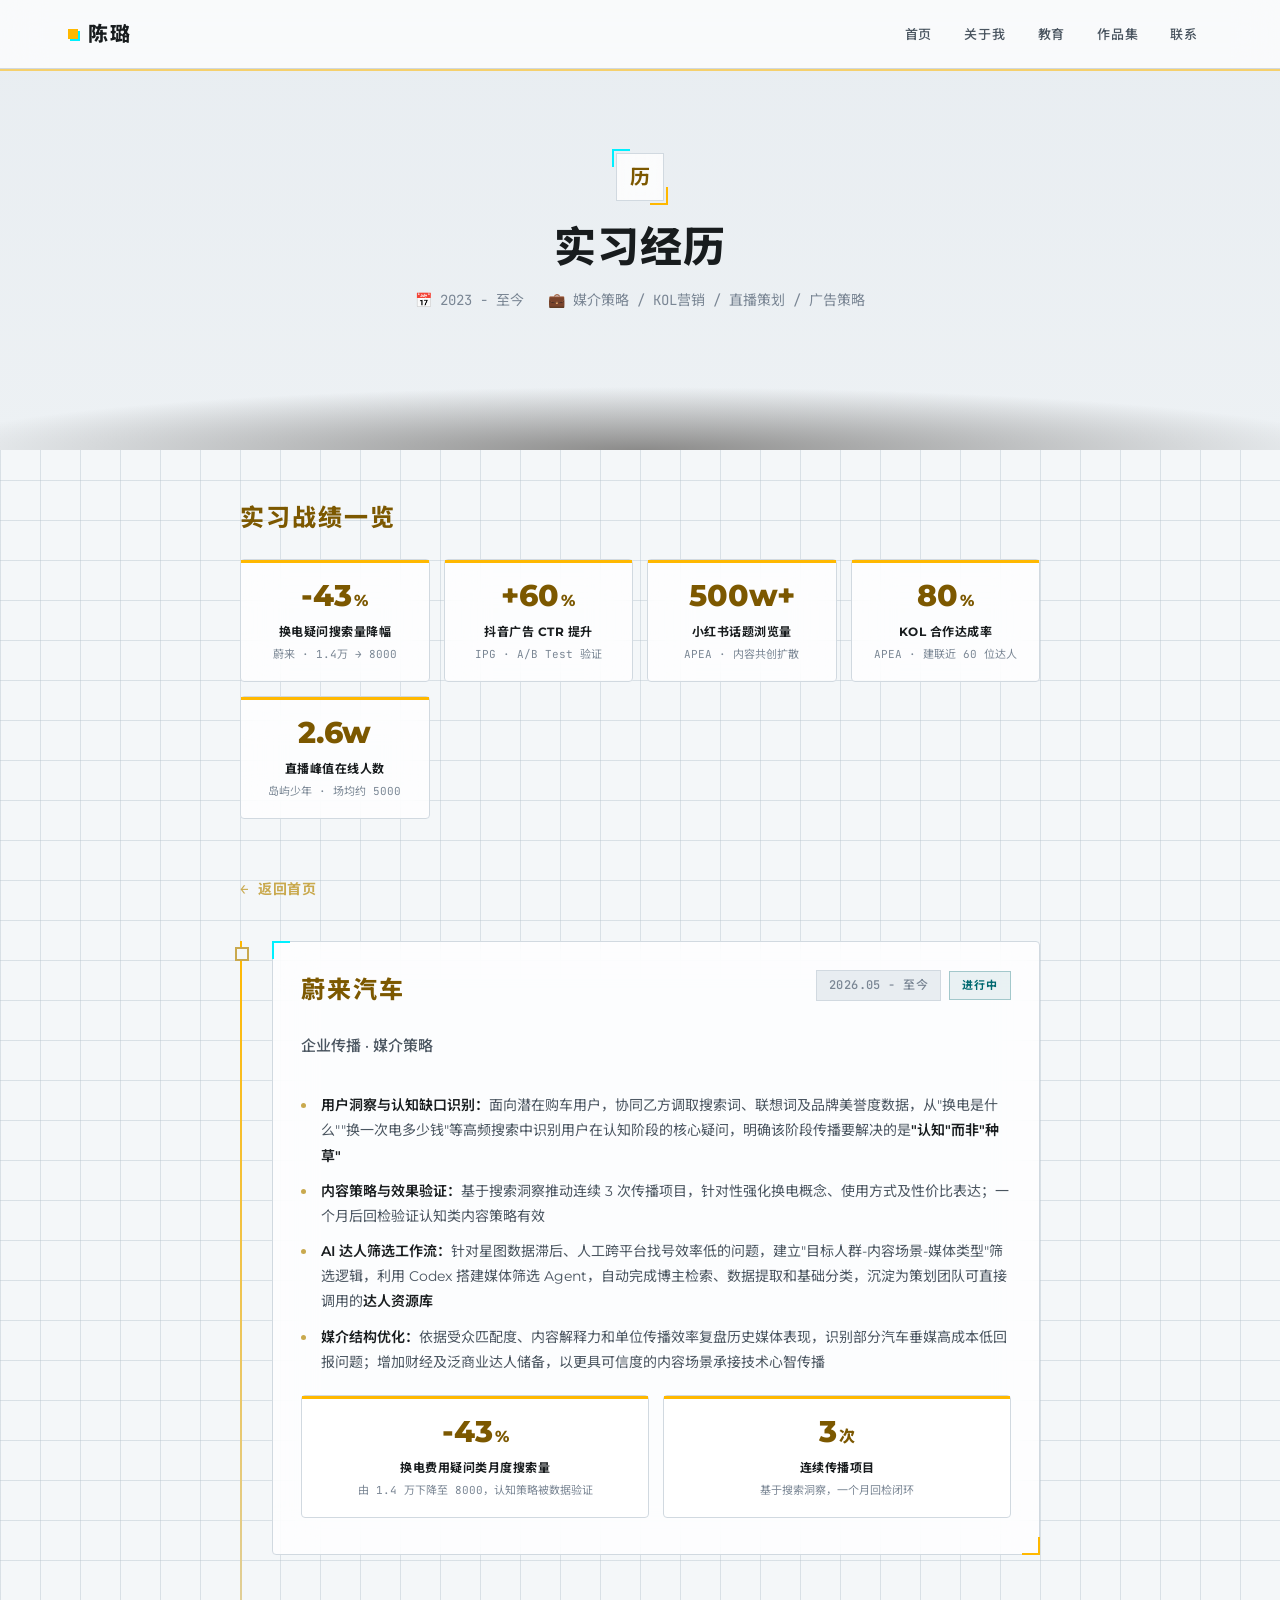
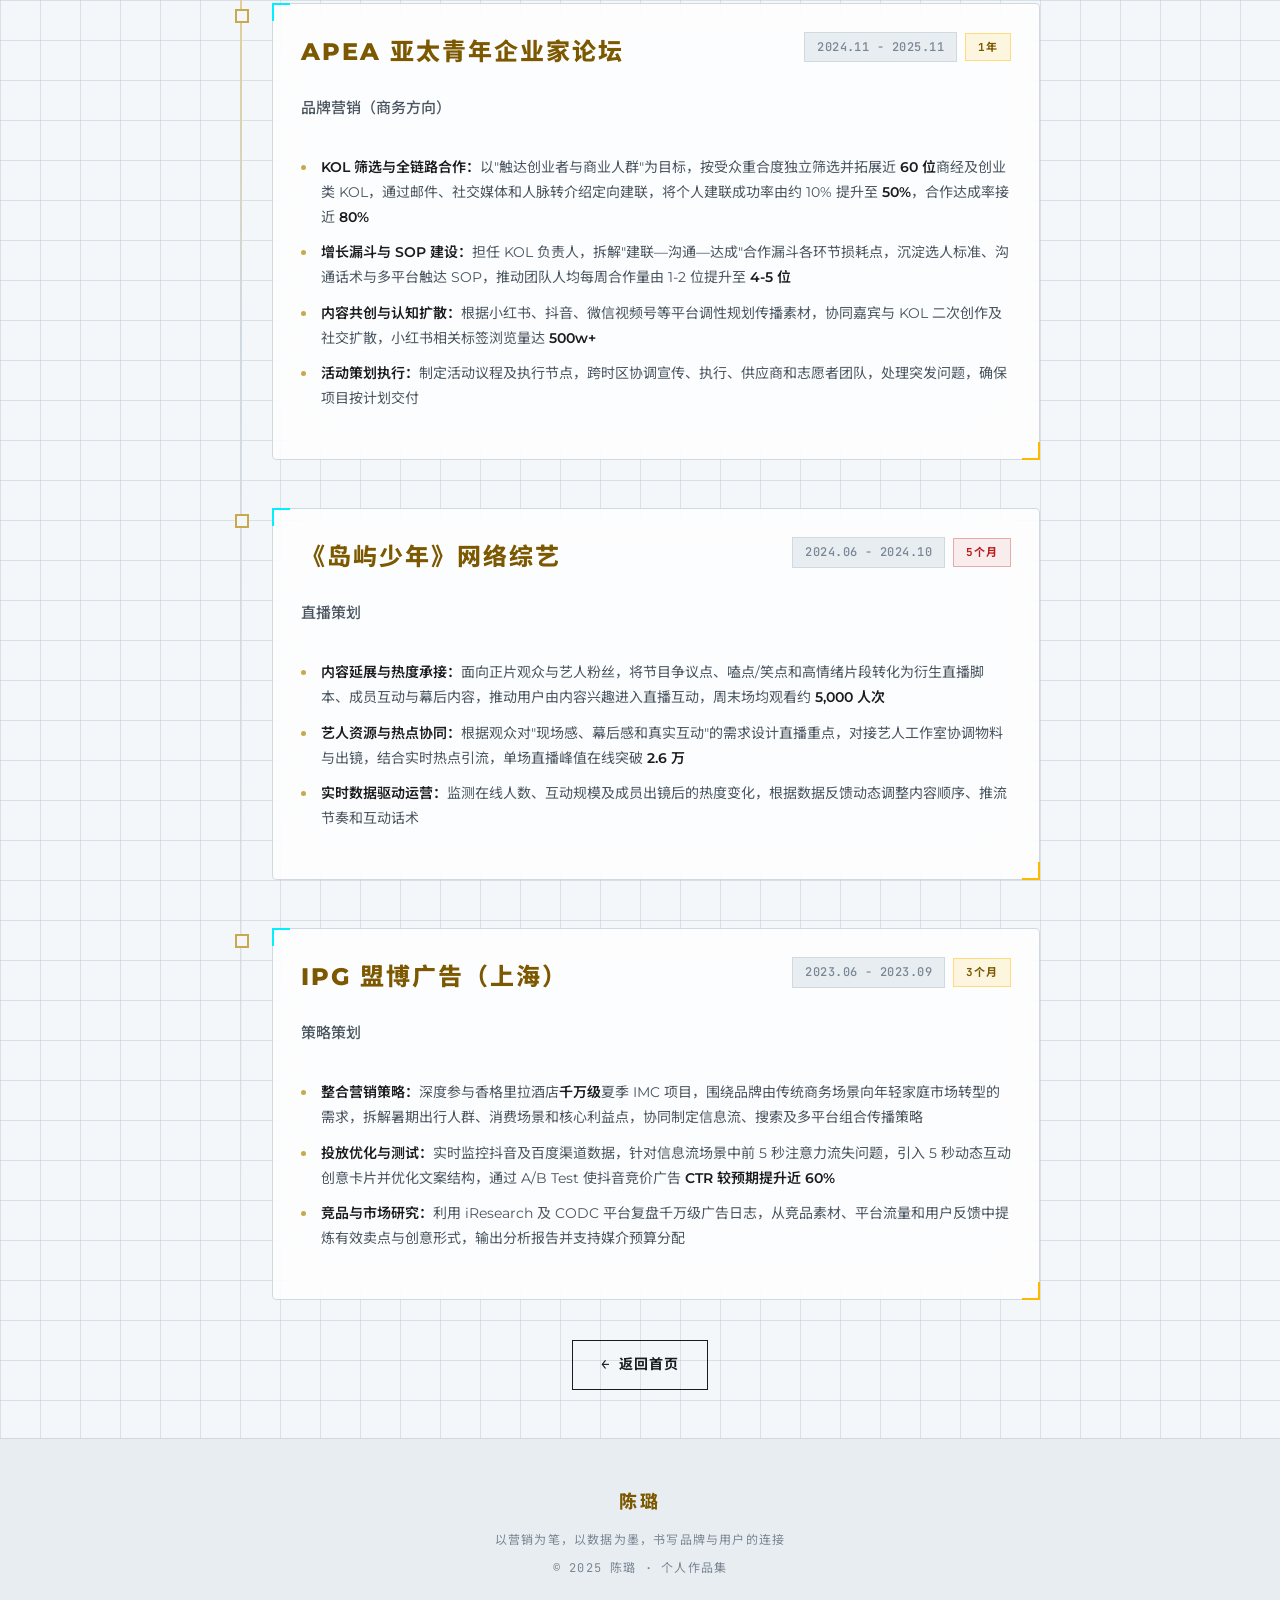
==== experience.html @ 73a40c76 "experience.html 清理书法字体引用，适配 OPERATOR_OS 主题" ====
<!DOCTYPE html>
<html lang="zh-CN">
<head>
    <meta charset="UTF-8">
    <meta name="viewport" content="width=device-width, initial-scale=1.0">
    <title>实习经历 · 陈璐</title>
    <link rel="stylesheet" href="style.css">
    <style>
        .detail-hero { min-height: 50vh; display: flex; align-items: center; justify-content: center; position: relative; padding: 80px 24px 40px; }
        .detail-hero-bg { position: absolute; inset: 0; background: linear-gradient(180deg, var(--bg-secondary), var(--bg-deep)); z-index: 0; }
        .detail-hero-bg::before { content: ''; position: absolute; bottom: 0; left: 0; right: 0; height: 50%; background: radial-gradient(ellipse 80% 40% at 50% 100%, rgba(42,37,32,0.5) 0%, transparent 70%); }
        .detail-hero-content { position: relative; z-index: 1; text-align: center; max-width: 800px; }
        .detail-hero .hero-seal { margin-bottom: 20px; }
        .detail-hero .section-title { margin-bottom: 16px; }
        .detail-meta { display: flex; justify-content: center; gap: 24px; flex-wrap: wrap; color: var(--text-muted); font-size: 14px; margin-bottom: 24px; }
        .detail-meta span { display: flex; align-items: center; gap: 6px; }
        .detail-section { padding: 48px 24px; }
        .detail-section-alt { background: var(--bg-secondary); }
        .detail-content { max-width: 800px; margin: 0 auto; }
        .detail-content h3 { font-family: var(--font-display); font-size: 24px; font-weight: 800; color: var(--gold); margin-bottom: 20px; letter-spacing: 2px; }
        .detail-content h4 { font-size: 17px; font-weight: 700; color: var(--text-primary); margin: 28px 0 12px; letter-spacing: 1px; }
        .detail-content p { font-size: 15px; color: var(--text-secondary); line-height: 2; margin-bottom: 16px; }
        .detail-content ul { list-style: none; padding: 0; margin-bottom: 20px; }
        .detail-content li { position: relative; padding-left: 20px; margin-bottom: 10px; font-size: 14px; line-height: 1.8; color: var(--text-secondary); }
        .detail-content li::before { content: ''; position: absolute; left: 0; top: 10px; width: 5px; height: 5px; border-radius: 50%; background: var(--gold-dim); }
        .detail-content strong { color: var(--text-primary); font-weight: 600; }
        .back-link { display: inline-flex; align-items: center; gap: 8px; color: var(--gold-dim); text-decoration: none; font-size: 14px; transition: all 0.3s ease; margin-bottom: 40px; }
        .back-link:hover { color: var(--gold); }
    </style>
</head>
<body>

    <!-- Navigation -->
    <nav class="nav">
        <div class="nav-container">
            <a href="index.html" class="nav-logo">陈璐</a>
            <ul class="nav-links" id="navLinks">
                <li><a href="index.html">首页</a></li>
                <li><a href="index.html#profile">关于我</a></li>
                <li><a href="index.html#education">教育</a></li>
                <li><a href="index.html#portfolio">作品集</a></li>
                <li><a href="index.html#contact">联系</a></li>
            </ul>
            <div class="nav-hamburger" id="navToggle" onclick="toggleNav()">
                <span></span><span></span><span></span>
            </div>
        </div>
    </nav>

    <!-- Detail Hero -->
    <section class="detail-hero">
        <div class="detail-hero-bg"></div>
        <div class="detail-hero-content">
            <div class="hero-seal">历</div>
            <h1 class="section-title">实习经历</h1>
            <div class="detail-meta">
                <span>📅 2023 - 至今</span>
                <span>💼 媒介策略 / KOL营销 / 直播策划 / 广告策略</span>
            </div>
        </div>
    </section>

    <!-- 实习战绩一览 -->
    <section class="detail-section" style="padding-bottom: 0;">
        <div class="detail-content reveal">
            <h3>实习战绩一览</h3>
            <div class="metric-row">
                <div class="metric-card">
                    <div class="metric-num">-43<span class="metric-unit">%</span></div>
                    <div class="metric-label">换电疑问搜索量降幅</div>
                    <div class="metric-note">蔚来 · 1.4万 → 8000</div>
                </div>
                <div class="metric-card">
                    <div class="metric-num">+60<span class="metric-unit">%</span></div>
                    <div class="metric-label">抖音广告 CTR 提升</div>
                    <div class="metric-note">IPG · A/B Test 验证</div>
                </div>
                <div class="metric-card">
                    <div class="metric-num">500w+</div>
                    <div class="metric-label">小红书话题浏览量</div>
                    <div class="metric-note">APEA · 内容共创扩散</div>
                </div>
                <div class="metric-card">
                    <div class="metric-num">80<span class="metric-unit">%</span></div>
                    <div class="metric-label">KOL 合作达成率</div>
                    <div class="metric-note">APEA · 建联近 60 位达人</div>
                </div>
                <div class="metric-card">
                    <div class="metric-num">2.6w</div>
                    <div class="metric-label">直播峰值在线人数</div>
                    <div class="metric-note">岛屿少年 · 场均约 5000</div>
                </div>
            </div>
        </div>
    </section>

    <!-- Experience Timeline -->
    <section class="detail-section">
        <div class="detail-content">
            <a href="index.html" class="back-link">← 返回首页</a>
            <div class="exp-timeline">
                <div class="exp-item reveal">
                    <div class="card exp-card">
                        <div class="card-header">
                            <div>
                                <h3 class="card-title">蔚来汽车</h3>
                                <p class="card-subtitle">企业传播 · 媒介策略</p>
                            </div>
                            <div class="card-meta">
                                <span class="card-date">2026.05 - 至今</span>
                                <span class="card-badge card-badge-green">进行中</span>
                            </div>
                        </div>
                        <div class="card-content">
                            <ul>
                                <li><strong>用户洞察与认知缺口识别：</strong>面向潜在购车用户，协同乙方调取搜索词、联想词及品牌美誉度数据，从"换电是什么""换一次电多少钱"等高频搜索中识别用户在认知阶段的核心疑问，明确该阶段传播要解决的是<strong>"认知"而非"种草"</strong></li>
                                <li><strong>内容策略与效果验证：</strong>基于搜索洞察推动连续 3 次传播项目，针对性强化换电概念、使用方式及性价比表达；一个月后回检验证认知类内容策略有效</li>
                                <li><strong>AI 达人筛选工作流：</strong>针对星图数据滞后、人工跨平台找号效率低的问题，建立"目标人群-内容场景-媒体类型"筛选逻辑，利用 Codex 搭建媒体筛选 Agent，自动完成博主检索、数据提取和基础分类，沉淀为策划团队可直接调用的<strong>达人资源库</strong></li>
                                <li><strong>媒介结构优化：</strong>依据受众匹配度、内容解释力和单位传播效率复盘历史媒体表现，识别部分汽车垂媒高成本低回报问题；增加财经及泛商业达人储备，以更具可信度的内容场景承接技术心智传播</li>
                            </ul>
                            <div class="metric-row">
                                <div class="metric-card">
                                    <div class="metric-num">-43<span class="metric-unit">%</span></div>
                                    <div class="metric-label">换电费用疑问类月度搜索量</div>
                                    <div class="metric-note">由 1.4 万下降至 8000，认知策略被数据验证</div>
                                </div>
                                <div class="metric-card">
                                    <div class="metric-num">3<span class="metric-unit">次</span></div>
                                    <div class="metric-label">连续传播项目</div>
                                    <div class="metric-note">基于搜索洞察，一个月回检闭环</div>
                                </div>
                            </div>
                        </div>
                    </div>
                </div>
                <div class="exp-item reveal">
                    <div class="card exp-card">
                        <div class="card-header">
                            <div>
                                <h3 class="card-title">APEA 亚太青年企业家论坛</h3>
                                <p class="card-subtitle">品牌营销（商务方向）</p>
                            </div>
                            <div class="card-meta">
                                <span class="card-date">2024.11 - 2025.11</span>
                                <span class="card-badge card-badge-gold">1年</span>
                            </div>
                        </div>
                        <div class="card-content">
                            <ul>
                                <li><strong>KOL 筛选与全链路合作：</strong>以"触达创业者与商业人群"为目标，按受众重合度独立筛选并拓展近 <strong>60 位</strong>商经及创业类 KOL，通过邮件、社交媒体和人脉转介绍定向建联，将个人建联成功率由约 10% 提升至 <strong>50%</strong>，合作达成率接近 <strong>80%</strong></li>
                                <li><strong>增长漏斗与 SOP 建设：</strong>担任 KOL 负责人，拆解"建联—沟通—达成"合作漏斗各环节损耗点，沉淀选人标准、沟通话术与多平台触达 SOP，推动团队人均每周合作量由 1-2 位提升至 <strong>4-5 位</strong></li>
                                <li><strong>内容共创与认知扩散：</strong>根据小红书、抖音、微信视频号等平台调性规划传播素材，协同嘉宾与 KOL 二次创作及社交扩散，小红书相关标签浏览量达 <strong>500w+</strong></li>
                                <li><strong>活动策划执行：</strong>制定活动议程及执行节点，跨时区协调宣传、执行、供应商和志愿者团队，处理突发问题，确保项目按计划交付</li>
                            </ul>
                        </div>
                    </div>
                </div>
                <div class="exp-item reveal">
                    <div class="card exp-card">
                        <div class="card-header">
                            <div>
                                <h3 class="card-title">《岛屿少年》网络综艺</h3>
                                <p class="card-subtitle">直播策划</p>
                            </div>
                            <div class="card-meta">
                                <span class="card-date">2024.06 - 2024.10</span>
                                <span class="card-badge card-badge-red">5个月</span>
                            </div>
                        </div>
                        <div class="card-content">
                            <ul>
                                <li><strong>内容延展与热度承接：</strong>面向正片观众与艺人粉丝，将节目争议点、嗑点/笑点和高情绪片段转化为衍生直播脚本、成员互动与幕后内容，推动用户由内容兴趣进入直播互动，周末场均观看约 <strong>5,000 人次</strong></li>
                                <li><strong>艺人资源与热点协同：</strong>根据观众对"现场感、幕后感和真实互动"的需求设计直播重点，对接艺人工作室协调物料与出镜，结合实时热点引流，单场直播峰值在线突破 <strong>2.6 万</strong></li>
                                <li><strong>实时数据驱动运营：</strong>监测在线人数、互动规模及成员出镜后的热度变化，根据数据反馈动态调整内容顺序、推流节奏和互动话术</li>
                            </ul>
                        </div>
                    </div>
                </div>
                <div class="exp-item reveal">
                    <div class="card exp-card">
                        <div class="card-header">
                            <div>
                                <h3 class="card-title">IPG 盟博广告（上海）</h3>
                                <p class="card-subtitle">策略策划</p>
                            </div>
                            <div class="card-meta">
                                <span class="card-date">2023.06 - 2023.09</span>
                                <span class="card-badge card-badge-gold">3个月</span>
                            </div>
                        </div>
                        <div class="card-content">
                            <ul>
                                <li><strong>整合营销策略：</strong>深度参与香格里拉酒店<strong>千万级</strong>夏季 IMC 项目，围绕品牌由传统商务场景向年轻家庭市场转型的需求，拆解暑期出行人群、消费场景和核心利益点，协同制定信息流、搜索及多平台组合传播策略</li>
                                <li><strong>投放优化与测试：</strong>实时监控抖音及百度渠道数据，针对信息流场景中前 5 秒注意力流失问题，引入 5 秒动态互动创意卡片并优化文案结构，通过 A/B Test 使抖音竞价广告 <strong>CTR 较预期提升近 60%</strong></li>
                                <li><strong>竞品与市场研究：</strong>利用 iResearch 及 CODC 平台复盘千万级广告日志，从竞品素材、平台流量和用户反馈中提炼有效卖点与创意形式，输出分析报告并支持媒介预算分配</li>
                            </ul>
                        </div>
                    </div>
                </div>
            </div>
            <div class="btn-center">
                <a href="index.html" class="btn btn-outline">← 返回首页</a>
            </div>
        </div>
    </section>

    <!-- Footer -->
    <footer class="footer">
        <div class="footer-brand">陈璐</div>
        <p>以营销为笔，以数据为墨，书写品牌与用户的连接</p>
        <p style="margin-top: 8px; font-size: 12px; color: var(--text-muted);">© 2025 陈璐 · 个人作品集</p>
    </footer>

    <script>
        function toggleNav() {
            const navLinks = document.getElementById('navLinks');
            navLinks.classList.toggle('active');
        }
        document.querySelectorAll('.nav-links a').forEach(link => {
            link.addEventListener('click', () => {
                document.getElementById('navLinks').classList.remove('active');
            });
        });
        const reveals = document.querySelectorAll('.reveal');
        function checkReveal() {
            const trigger = window.innerHeight * 0.85;
            reveals.forEach(el => {
                const top = el.getBoundingClientRect().top;
                if (top < trigger) { el.classList.add('visible'); }
            });
        }
        window.addEventListener('scroll', checkReveal);
        checkReveal();
    </script>
</body>
</html>
---- style.css ----
/* ========== OPERATOR_OS · Tactical Industrial 共享样式 ========== */
/* 设计规范：DESIGN.md —— Ghost Grey 底 + 战术金 + HUD青，玻璃拟态 + 硬朗括号卡片 */
@import url('https://fonts.googleapis.com/css2?family=Montserrat:wght@400;500;600;700;800&family=JetBrains+Mono:wght@500;700&family=Noto+Sans+SC:wght@400;500;700&display=swap');

:root {
    /* Surface 层级（浅色战术底） */
    --bg-deep: #EDF1F4;
    --bg-primary: #F4F7F9;
    --bg-secondary: #E8EDF1;
    --bg-card: rgba(255, 255, 255, 0.78);
    --bg-hover: rgba(255, 255, 255, 0.95);
    /* 文本 */
    --text-primary: #181C1E;
    --text-secondary: #4A5560;
    --text-muted: #7A8694;
    /* Tactical Gold（文字级深色金 / 容器级亮金） */
    --gold: #7C5800;
    --gold-light: #FFB800;
    --gold-dark: #5E4200;
    --gold-dim: #C9A94E;
    /* HUD Cyan */
    --hud-cyan: #00F0FF;
    --hud-cyan-dark: #006970;
    /* Status Red（保留语义红） */
    --cinnabar: #BA1A1A;
    --cinnabar-light: #D64545;
    /* 描边 */
    --ink: #D1D9E0;
    --ink-light: #B8C4CE;
    --border-color: #D1D9E0;
    --border-hover: #B8C4CE;
    --grid-line: rgba(184, 196, 206, 0.45);
    --shadow-gold: 0 4px 20px rgba(124, 88, 0, 0.10);
    --font-display: 'Montserrat', 'PingFang SC', 'Noto Sans SC', 'Microsoft YaHei', sans-serif;
    --font-body: 'Montserrat', 'PingFang SC', 'Noto Sans SC', 'Microsoft YaHei', sans-serif;
    --font-mono: 'JetBrains Mono', 'PingFang SC', 'Noto Sans SC', monospace;
}

* { margin: 0; padding: 0; box-sizing: border-box; }
html { scroll-behavior: smooth; }

body {
    font-family: var(--font-body);
    background-color: var(--bg-primary);
    /* 40px 战术网格底纹 */
    background-image:
        linear-gradient(var(--grid-line) 1px, transparent 1px),
        linear-gradient(90deg, var(--grid-line) 1px, transparent 1px);
    background-size: 40px 40px;
    color: var(--text-primary);
    line-height: 1.7;
    overflow-x: hidden;
}

::selection { background: rgba(255, 184, 0, 0.35); color: #181C1E; }
::-webkit-scrollbar { width: 6px; }
::-webkit-scrollbar-track { background: var(--bg-secondary); }
::-webkit-scrollbar-thumb { background: var(--ink-light); border-radius: 3px; }
::-webkit-scrollbar-thumb:hover { background: var(--gold-dim); }

/* ========== NAVIGATION（玻璃悬浮面板 + 金色硬阴影） ========== */
.nav {
    position: fixed; top: 0; left: 0; right: 0; z-index: 1000;
    background: rgba(255, 255, 255, 0.72); backdrop-filter: blur(20px);
    border-bottom: 1px solid var(--border-color);
    box-shadow: 0 2px 0 0 rgba(255, 184, 0, 0.55);
    transition: all 0.4s ease;
}
.nav-container {
    max-width: 1200px; margin: 0 auto; padding: 0 28px;
    display: flex; justify-content: space-between; align-items: center; height: 68px;
}
.nav-logo {
    font-family: var(--font-display); font-weight: 800; font-size: 20px;
    color: var(--text-primary); letter-spacing: 2px; text-decoration: none;
    transition: all 0.3s ease; display: flex; align-items: center; gap: 10px;
}
.nav-logo::before {
    content: ''; width: 10px; height: 10px; background: var(--gold-light);
    box-shadow: 2px 2px 0 0 var(--hud-cyan); flex-shrink: 0;
}
.nav-logo:hover { color: var(--gold); }
.nav-links { display: flex; gap: 4px; list-style: none; }
.nav-links a {
    color: var(--text-secondary); text-decoration: none; font-size: 13px;
    padding: 8px 14px; transition: all 0.3s ease;
    font-family: var(--font-mono); font-weight: 500; letter-spacing: 0.06em;
    position: relative;
}
.nav-links a::after {
    content: ''; position: absolute; bottom: 0; left: 50%;
    transform: translateX(-50%) scaleX(0); width: 70%; height: 2px;
    background: var(--gold-light); transition: transform 0.3s ease;
}
.nav-links a:hover { color: var(--text-primary); font-weight: 700; }
.nav-links a:hover::after { transform: translateX(-50%) scaleX(1); }
.nav-links a.active { color: var(--gold); font-weight: 700; }
.nav-links a.active::after { transform: translateX(-50%) scaleX(1); }
.nav-hamburger {
    display: none; flex-direction: column; gap: 5px; cursor: pointer; padding: 8px;
}
.nav-hamburger span { width: 22px; height: 2px; background: var(--text-primary); transition: all 0.3s ease; }

/* ========== HERO ========== */
.hero {
    min-height: 100vh; display: flex; align-items: center; justify-content: center;
    position: relative; overflow: hidden; padding: 80px 24px 40px;
}
.hero-bg { position: absolute; top: 0; left: 0; right: 0; bottom: 0; z-index: 0; }
.hero-bg::before {
    content: ''; position: absolute; bottom: 0; left: 0; right: 0; height: 60%;
    background:
        radial-gradient(ellipse 80% 50% at 20% 100%, rgba(255, 184, 0, 0.07) 0%, transparent 70%),
        radial-gradient(ellipse 60% 40% at 70% 100%, rgba(0, 240, 255, 0.05) 0%, transparent 60%);
    pointer-events: none;
}
.hero-mist {
    position: absolute; width: 100%; height: 100%; top: 0; left: 0;
    background:
        radial-gradient(ellipse 50% 30% at 30% 60%, rgba(255, 184, 0, 0.04) 0%, transparent 60%),
        radial-gradient(ellipse 40% 25% at 70% 40%, rgba(0, 105, 112, 0.03) 0%, transparent 50%);
    pointer-events: none;
}
.hero-glow {
    position: absolute; border-radius: 50%; filter: blur(100px);
    opacity: 0.14; animation: mist-drift 12s ease-in-out infinite; pointer-events: none;
}
.hero-glow-1 { width: 500px; height: 400px; background: var(--gold-light); top: -80px; right: -100px; }
.hero-glow-2 { width: 400px; height: 300px; background: var(--hud-cyan); bottom: -50px; left: -80px; animation-delay: -6s; opacity: 0.10; }
@keyframes mist-drift {
    0%,100% { transform: translateX(0) translateY(0) scale(1); }
    33% { transform: translateX(30px) translateY(-15px) scale(1.05); }
    66% { transform: translateX(-20px) translateY(10px) scale(0.95); }
}
.hero-content { position: relative; z-index: 1; text-align: center; max-width: 800px; }
.hero-seal {
    width: 48px; height: 48px; margin: 0 auto 28px;
    display: flex; align-items: center; justify-content: center;
    font-family: var(--font-body); font-weight: 700; font-size: 20px; color: var(--gold);
    background: var(--bg-card); backdrop-filter: blur(8px);
    border: 1px solid var(--border-color);
    animation: fadeInUp 0.8s ease-out 0.2s both; position: relative;
}
.hero-seal::before {
    content: ''; position: absolute; top: -5px; left: -5px; width: 16px; height: 16px;
    border-top: 2px solid var(--hud-cyan); border-left: 2px solid var(--hud-cyan);
}
.hero-seal::after {
    content: ''; position: absolute; bottom: -5px; right: -5px; width: 16px; height: 16px;
    border-bottom: 2px solid var(--gold-light); border-right: 2px solid var(--gold-light);
}
.hero-title {
    font-family: var(--font-display); font-weight: 800;
    font-size: clamp(44px, 9vw, 80px); letter-spacing: 4px; line-height: 1.1;
    margin-bottom: 20px; animation: fadeInUp 0.8s ease-out 0.4s both; color: var(--text-primary);
}
.hero-title .name-highlight { color: var(--gold); }
.hero-divider { width: 80px; height: 2px; background: var(--gold-light); margin: 0 auto 24px; animation: fadeInUp 0.8s ease-out 0.5s both; box-shadow: 2px 2px 0 0 rgba(0, 240, 255, 0.5); }
.hero-subtitle {
    font-family: var(--font-mono); font-size: clamp(14px, 2.2vw, 17px);
    color: var(--text-secondary); font-weight: 500; margin-bottom: 36px;
    letter-spacing: 0.12em; animation: fadeInUp 0.8s ease-out 0.6s both;
}
.hero-tags { display: flex; flex-wrap: wrap; justify-content: center; gap: 12px; margin-bottom: 48px; animation: fadeInUp 0.8s ease-out 0.8s both; }
.hero-tag {
    padding: 8px 18px; border: 1px solid var(--border-color);
    font-family: var(--font-mono); font-size: 12px; font-weight: 500;
    color: var(--text-secondary); letter-spacing: 0.05em;
    transition: all 0.3s ease; background: var(--bg-card); backdrop-filter: blur(8px);
}
.hero-tag:hover { border-color: var(--gold-light); color: var(--gold); box-shadow: 2px 2px 0 0 rgba(0, 240, 255, 0.6); }

.hero-contact { display: flex; gap: 16px; justify-content: center; flex-wrap: wrap; animation: fadeInUp 0.8s ease-out 1s both; }
.hero-contact a {
    display: inline-flex; align-items: center; gap: 10px; padding: 14px 32px;
    background: var(--gold-light); color: #181C1E;
    text-decoration: none; font-family: var(--font-mono); font-weight: 700;
    font-size: 14px; letter-spacing: 0.08em;
    transition: all 0.2s ease; border: 1px solid #181C1E;
    box-shadow: 2px 2px 0 0 var(--hud-cyan);
}
.hero-contact a:hover { box-shadow: 3px 3px 0 0 var(--hud-cyan); transform: translate(-1px, -1px); }
.hero-contact a:active { box-shadow: 0 0 0 0 var(--hud-cyan); transform: translate(2px, 2px); }
.hero-contact a.secondary { background: transparent; color: var(--text-primary); border: 1px solid var(--text-primary); box-shadow: none; }
.hero-contact a.secondary:hover { border-color: var(--gold); color: var(--gold); box-shadow: 2px 2px 0 0 rgba(255, 184, 0, 0.5); transform: translate(-1px, -1px); }

@keyframes fadeInUp { from { opacity: 0; transform: translateY(30px); } to { opacity: 1; transform: translateY(0); } }

.scroll-indicator { position: absolute; bottom: 40px; left: 50%; transform: translateX(-50%); animation: bounce 2.5s ease-in-out infinite; z-index: 1; opacity: 0.5; }
.scroll-indicator::before { content: '▼'; font-size: 12px; color: var(--gold); letter-spacing: 2px; }
@keyframes bounce { 0%,100% { transform: translateX(-50%) translateY(0); opacity: 0.5; } 50% { transform: translateX(-50%) translateY(8px); opacity: 0.8; } }

/* ========== SECTION BASE ========== */
.section { padding: 64px 24px; position: relative; }
.section-container { max-width: 1000px; margin: 0 auto; }
.section-header { margin-bottom: 40px; position: relative; }
.section-label {
    display: inline-flex; align-items: center; gap: 12px;
    font-family: var(--font-mono); font-size: 12px; font-weight: 700;
    text-transform: uppercase; letter-spacing: 0.14em; color: var(--gold); margin-bottom: 16px;
}
.section-label-line { width: 24px; height: 2px; background: var(--gold-light); }
.section-title {
    font-family: var(--font-display); font-weight: 800;
    font-size: clamp(30px, 5vw, 42px); letter-spacing: 1px; line-height: 1.25; color: var(--text-primary);
}
.section-desc { font-size: 16px; color: var(--text-secondary); margin-top: 16px; max-width: 600px; line-height: 1.8; }

/* ========== CARDS（玻璃面板 + 战术括号角） ========== */
.card {
    background: var(--bg-card); backdrop-filter: blur(20px);
    border: 1px solid var(--border-color); border-radius: 4px;
    padding: 32px; transition: all 0.3s ease; position: relative;
}
.card::before {
    content: ''; position: absolute; top: -1px; left: -1px; width: 16px; height: 16px;
    border-top: 2px solid var(--hud-cyan); border-left: 2px solid var(--hud-cyan);
    transition: all 0.3s ease; pointer-events: none;
}
.card::after {
    content: ''; position: absolute; bottom: -1px; right: -1px; width: 16px; height: 16px;
    border-bottom: 2px solid var(--gold-light); border-right: 2px solid var(--gold-light);
    transition: all 0.3s ease; pointer-events: none;
}
.card:hover { border-color: var(--ink-light); transform: translateY(-3px); box-shadow: var(--shadow-gold); }

.card-header { display: flex; justify-content: space-between; align-items: flex-start; margin-bottom: 16px; flex-wrap: wrap; gap: 8px; }
.card-title { font-family: var(--font-display); font-size: 19px; font-weight: 700; color: var(--text-primary); letter-spacing: 0.5px; }
.card-meta { display: flex; flex-wrap: wrap; gap: 8px; align-items: center; }
.card-date {
    font-size: 12px; color: var(--text-muted); font-weight: 500;
    background: var(--bg-secondary); padding: 4px 12px;
    font-family: var(--font-mono); letter-spacing: 0.04em; border: 1px solid var(--border-color);
}
.card-badge { font-family: var(--font-mono); font-size: 11px; padding: 4px 12px; font-weight: 700; letter-spacing: 0.08em; border: 1px solid; }
.card-badge-gold { background: rgba(255, 184, 0, 0.12); color: var(--gold); border-color: rgba(255, 184, 0, 0.45); }
.card-badge-green { background: rgba(0, 105, 112, 0.08); color: var(--hud-cyan-dark); border-color: rgba(0, 105, 112, 0.3); }
.card-badge-red { background: rgba(186, 26, 26, 0.07); color: var(--cinnabar); border-color: rgba(186, 26, 26, 0.3); }
.card-subtitle { font-size: 15px; color: var(--text-secondary); margin-bottom: 16px; font-weight: 500; }
.card-content ul { list-style: none; padding: 0; }
.card-content li { position: relative; padding-left: 20px; margin-bottom: 12px; font-size: 14px; line-height: 1.8; color: var(--text-secondary); }
.card-content li::before { content: ''; position: absolute; left: 0; top: 11px; width: 6px; height: 6px; background: var(--gold-light); transition: all 0.3s ease; }
.card:hover .card-content li::before { box-shadow: 1px 1px 0 0 var(--hud-cyan); }
.card-content li strong { color: var(--text-primary); font-weight: 600; }

/* ========== BUTTONS（战术硬边 + 青色错位阴影） ========== */
.btn {
    display: inline-flex; align-items: center; gap: 8px; padding: 12px 28px;
    font-family: var(--font-mono); font-size: 14px; font-weight: 700; letter-spacing: 0.08em;
    text-decoration: none; transition: all 0.2s ease; cursor: pointer;
}
.btn-primary { background: var(--gold-light); color: #181C1E; border: 1px solid #181C1E; box-shadow: 2px 2px 0 0 var(--hud-cyan); }
.btn-primary:hover { box-shadow: 3px 3px 0 0 var(--hud-cyan); transform: translate(-1px, -1px); }
.btn-primary:active { box-shadow: 0 0 0 0 var(--hud-cyan); transform: translate(2px, 2px); }
.btn-outline { background: transparent; color: var(--text-primary); border: 1px solid var(--text-primary); }
.btn-outline:hover { border-color: var(--gold); color: var(--gold); box-shadow: 2px 2px 0 0 rgba(255, 184, 0, 0.5); }
.btn-center { display: flex; justify-content: center; margin-top: 40px; }

/* ========== PROFILE ========== */
.profile-grid { display: grid; grid-template-columns: 1fr 1.5fr; gap: 56px; align-items: start; }
.profile-image {
    width: 100%; aspect-ratio: 3/4; border-radius: 4px;
    background: var(--bg-secondary);
    display: flex; align-items: center; justify-content: center;
    position: relative; overflow: hidden; border: 1px solid var(--border-color);
}
.profile-image::before {
    content: ''; position: absolute; top: 6px; left: 6px; width: 16px; height: 16px;
    border-top: 2px solid var(--hud-cyan); border-left: 2px solid var(--hud-cyan);
    z-index: 2; pointer-events: none;
}
.profile-image::after {
    content: ''; position: absolute; bottom: 6px; right: 6px; width: 16px; height: 16px;
    border-bottom: 2px solid var(--gold-light); border-right: 2px solid var(--gold-light);
    z-index: 2; pointer-events: none;
}
.profile-image img { width: 100%; height: 100%; object-fit: cover; object-position: center 30%; display: block; position: relative; z-index: 1; }
.profile-image-text { font-family: var(--font-display); font-weight: 800; font-size: 96px; color: var(--gold-dim); opacity: 0.2; position: relative; z-index: 1; }
.profile-image-deco { position: absolute; bottom: 20px; right: 20px; width: 40px; height: 40px; border-right: 2px solid var(--gold-light); border-bottom: 2px solid var(--gold-light); opacity: 0.6; }
.profile-info h3 { font-family: var(--font-display); font-weight: 800; font-size: 30px; margin-bottom: 8px; letter-spacing: 2px; }
.profile-info .role { font-family: var(--font-mono); font-size: 14px; color: var(--gold); font-weight: 700; margin-bottom: 24px; letter-spacing: 0.12em; }
.profile-info .bio { font-size: 15px; color: var(--text-secondary); line-height: 1.9; margin-bottom: 28px; }
.profile-stats { display: grid; grid-template-columns: repeat(3, 1fr); gap: 16px; }
.profile-stat { text-align: center; padding: 20px; background: var(--bg-card); backdrop-filter: blur(20px); border: 1px solid var(--border-color); position: relative; transition: all 0.3s ease; }
.profile-stat:hover { border-color: var(--gold-dim); }
.profile-stat-value { font-family: var(--font-display); font-weight: 800; font-size: 28px; color: var(--gold); margin-bottom: 4px; }
.profile-stat-label { font-family: var(--font-mono); font-size: 11px; color: var(--text-muted); font-weight: 500; letter-spacing: 0.08em; }

/* ========== EDUCATION ========== */
.edu-grid { display: grid; gap: 20px; }
.edu-card { display: grid; grid-template-columns: auto 1fr; gap: 28px; padding: 28px; }
.edu-icon {
    width: 60px; height: 60px; border-radius: 4px;
    background: rgba(255, 184, 0, 0.10);
    border: 1px solid var(--border-color); display: flex; align-items: center; justify-content: center;
    font-size: 24px; flex-shrink: 0; transition: all 0.3s ease;
}
.card:hover .edu-icon { border-color: var(--gold-dim); box-shadow: 2px 2px 0 0 rgba(0, 240, 255, 0.5); }
.edu-info h4 { font-family: var(--font-display); font-size: 18px; font-weight: 700; margin-bottom: 4px; letter-spacing: 0.5px; }
.edu-info .major { font-size: 14px; color: var(--text-secondary); margin-bottom: 8px; }
.edu-info .courses { font-family: var(--font-mono); font-size: 12px; color: var(--text-muted); }

/* ========== EXPERIENCE TIMELINE ========== */
.exp-timeline { position: relative; padding-left: 32px; }
.exp-timeline::before { content: ''; position: absolute; left: 0; top: 0; bottom: 0; width: 2px; background: linear-gradient(180deg, var(--gold-light), var(--ink), transparent); }
.exp-item { position: relative; padding-bottom: 48px; }
.exp-item:last-child { padding-bottom: 0; }
.exp-item::before { content: ''; position: absolute; left: -37px; top: 6px; width: 10px; height: 10px; background: var(--bg-primary); border: 2px solid var(--gold-dim); transition: all 0.3s ease; }
.exp-item:hover::before { border-color: var(--gold-light); background: var(--gold-light); box-shadow: 2px 2px 0 0 rgba(0, 240, 255, 0.6); }
.exp-card { padding: 28px; }

/* ========== PORTFOLIO GRID ========== */
.portfolio-grid { display: grid; grid-template-columns: repeat(auto-fit, minmax(380px, 1fr)); gap: 24px; }
.portfolio-card { padding: 0; overflow: hidden; display: flex; flex-direction: column; }
.portfolio-card:hover { transform: translateY(-4px); }
.portfolio-cover {
    width: 100%; height: 180px; background: linear-gradient(135deg, rgba(255, 184, 0, 0.10), rgba(0, 240, 255, 0.06));
    border-bottom: 1px solid var(--border-color); display: flex; align-items: center; justify-content: center;
    font-size: 48px; position: relative; overflow: hidden;
}
.portfolio-body { padding: 28px; flex: 1; display: flex; flex-direction: column; }
.portfolio-body .card-title { margin-bottom: 6px; }
.portfolio-body .card-subtitle { font-family: var(--font-mono); font-size: 12px; color: var(--text-muted); margin-bottom: 12px; letter-spacing: 0.05em; }
.portfolio-body .card-desc { font-size: 14px; color: var(--text-secondary); line-height: 1.7; margin-bottom: 16px; flex: 1; }
.portfolio-tags { display: flex; flex-wrap: wrap; gap: 6px; margin-bottom: 20px; }
.portfolio-tag {
    font-family: var(--font-mono); font-size: 11px; padding: 4px 10px;
    background: var(--bg-secondary); color: var(--text-muted); font-weight: 500;
    letter-spacing: 0.05em; border: 1px solid var(--border-color); transition: all 0.3s ease;
}
.portfolio-tag:hover { border-color: var(--gold-dim); color: var(--gold); }

/* ========== GAMING ========== */
.gaming-section { background: var(--bg-secondary); position: relative; }
.gaming-section::before { content: ''; position: absolute; top: 0; left: 0; right: 0; height: 1px; background: var(--border-color); }
.gaming-grid { display: grid; gap: 20px; }
.game-card { padding: 24px 28px; display: flex; flex-direction: column; gap: 12px; }
.game-card-head { display: flex; align-items: center; gap: 16px; }
.game-icon {
    width: 52px; height: 52px; border-radius: 4px; display: flex; align-items: center; justify-content: center;
    font-size: 24px; flex-shrink: 0; border: 1px solid var(--border-color); transition: all 0.3s ease;
}
.game-icon-gold { background: rgba(255, 184, 0, 0.10); }
.game-icon-red { background: rgba(186, 26, 26, 0.07); }
.game-icon-green { background: rgba(0, 105, 112, 0.08); }
.game-icon-purple { background: rgba(124, 88, 0, 0.07); }
.game-icon-blue { background: rgba(0, 105, 112, 0.06); }
.card:hover .game-icon { border-color: var(--gold-dim); box-shadow: 2px 2px 0 0 rgba(0, 240, 255, 0.5); }
.game-info { flex: 1; min-width: 0; }
.game-info h4 { font-family: var(--font-display); font-size: 18px; font-weight: 700; display: flex; align-items: center; gap: 12px; flex-wrap: wrap; letter-spacing: 0.5px; }
.game-rank { font-family: var(--font-mono); font-size: 11px; padding: 3px 10px; font-weight: 700; letter-spacing: 0.08em; border: 1px solid; }
.game-rank-gold { background: rgba(255, 184, 0, 0.12); color: var(--gold); border-color: rgba(255, 184, 0, 0.45); }
.game-rank-red { background: rgba(186, 26, 26, 0.07); color: var(--cinnabar); border-color: rgba(186, 26, 26, 0.3); }
.game-desc { font-size: 14px; color: var(--text-secondary); line-height: 1.8; }
.game-card-foot { margin-top: 4px; padding-top: 14px; border-top: 1px solid var(--border-color); display: flex; align-items: center; justify-content: space-between; gap: 12px; }
.game-foot-label { font-family: var(--font-mono); font-size: 11px; color: var(--text-muted); letter-spacing: 0.08em; }
.game-link { font-family: var(--font-mono); font-size: 13px; color: var(--gold); text-decoration: none; letter-spacing: 0.06em; font-weight: 700; transition: all 0.3s ease; white-space: nowrap; }
.game-link:hover { color: var(--gold-dark); }

/* ========== METRIC HIGHLIGHT 数据亮点 ========== */
.metric-row { display: grid; grid-template-columns: repeat(auto-fit, minmax(150px, 1fr)); gap: 14px; margin: 20px 0 8px; }
.metric-card {
    background: var(--bg-card); backdrop-filter: blur(20px);
    border: 1px solid var(--border-color); border-radius: 4px;
    padding: 18px 14px; text-align: center; position: relative; transition: all 0.3s ease;
}
.metric-card::before { content: ''; position: absolute; top: 0; left: 0; width: 100%; height: 3px; background: var(--gold-light); }
.metric-card:hover { border-color: var(--gold-dim); transform: translateY(-2px); box-shadow: var(--shadow-gold); }
.metric-num { font-family: var(--font-display); font-weight: 800; font-size: 30px; color: var(--gold); line-height: 1.2; }
.metric-num .metric-unit { font-size: 16px; margin-left: 2px; }
.metric-label { font-size: 12px; color: var(--text-primary); font-weight: 700; margin-top: 8px; letter-spacing: 0.5px; }
.metric-note { font-family: var(--font-mono); font-size: 11px; color: var(--text-muted); margin-top: 4px; line-height: 1.5; }

/* ========== ARTICLE CARDS 文章模块 ========== */
.article-list { display: grid; gap: 14px; margin-top: 20px; }
.article-card {
    display: block; padding: 20px 22px; background: var(--bg-card); backdrop-filter: blur(20px);
    border: 1px solid var(--border-color); border-radius: 4px;
    text-decoration: none; position: relative; transition: all 0.25s ease;
}
.article-card::before { content: ''; position: absolute; left: 0; top: 0; width: 3px; height: 100%; background: var(--gold-light); opacity: 0; transition: opacity 0.25s ease; }
a.article-card:hover { border-color: var(--gold-dim); transform: translateX(4px); box-shadow: var(--shadow-gold); }
a.article-card:hover::before { opacity: 1; }
.article-badge {
    display: inline-block; font-family: var(--font-mono); font-size: 11px; padding: 3px 10px;
    font-weight: 700; letter-spacing: 0.08em; background: rgba(255, 184, 0, 0.12);
    color: var(--gold); border: 1px solid rgba(255, 184, 0, 0.45); margin-bottom: 10px;
}
.article-badge.article-badge-red { background: rgba(186, 26, 26, 0.07); color: var(--cinnabar); border-color: rgba(186, 26, 26, 0.3); }
.article-card h4 { font-size: 16px !important; color: var(--text-primary) !important; margin: 0 0 8px !important; letter-spacing: 0.5px !important; line-height: 1.6; font-family: var(--font-display) !important; font-weight: 700 !important; }
.article-card p { font-size: 13px !important; color: var(--text-secondary) !important; line-height: 1.7 !important; margin: 0 0 12px !important; }
.article-meta { font-family: var(--font-mono); font-size: 12px; color: var(--text-muted); display: flex; justify-content: space-between; align-items: center; gap: 12px; }
.article-jump { color: var(--gold-dim); white-space: nowrap; transition: color 0.3s ease; font-weight: 700; }
a.article-card:hover .article-jump { color: var(--gold); }
.article-card-disabled { cursor: default; }
.article-card-disabled .article-jump { color: var(--text-muted); }

/* ========== CONTACT ========== */
.contact-grid { display: grid; grid-template-columns: repeat(auto-fit, minmax(240px, 1fr)); gap: 20px; }
.contact-card { padding: 28px; text-align: center; text-decoration: none; color: inherit; }
.contact-card:hover { color: inherit; }
.contact-icon { width: 56px; height: 56px; border-radius: 4px; display: flex; align-items: center; justify-content: center; margin: 0 auto 16px; font-size: 24px; border: 1px solid var(--border-color); transition: all 0.3s ease; background: var(--bg-secondary); }
.contact-card:hover .contact-icon { border-color: var(--gold-dim); box-shadow: 2px 2px 0 0 rgba(0, 240, 255, 0.5); }
.contact-card h4 { font-family: var(--font-display); font-size: 16px; font-weight: 700; margin-bottom: 6px; letter-spacing: 0.5px; }
.contact-card p { font-family: var(--font-mono); font-size: 13px; color: var(--text-muted); }

/* ========== FOOTER ========== */
.footer { padding: 48px 24px; text-align: center; border-top: 1px solid var(--border-color); position: relative; background: var(--bg-secondary); }
.footer p { font-family: var(--font-mono); font-size: 12px; color: var(--text-muted); letter-spacing: 0.1em; }
.footer-brand { font-family: var(--font-display); font-weight: 800; font-size: 18px; color: var(--gold); margin-bottom: 12px; letter-spacing: 3px; }

/* ========== STATS BAR ========== */
.stats-bar { display: grid; grid-template-columns: repeat(4, 1fr); gap: 0; border-top: 1px solid var(--border-color); border-bottom: 1px solid var(--border-color); position: relative; background: var(--bg-card); backdrop-filter: blur(20px); }
.stats-bar-item { padding: 40px 24px; text-align: center; border-right: 1px solid var(--border-color); position: relative; transition: all 0.3s ease; }
.stats-bar-item:last-child { border-right: none; }
.stats-bar-item:hover { background: rgba(255, 184, 0, 0.05); }
.stats-bar-value { font-family: var(--font-display); font-weight: 800; font-size: 36px; color: var(--gold); margin-bottom: 4px; }
.stats-bar-label { font-family: var(--font-mono); font-size: 12px; color: var(--text-muted); font-weight: 500; letter-spacing: 0.1em; }

/* ========== DETAIL PAGE ========== */
.detail-hero {
    min-height: 50vh; display: flex; align-items: center; justify-content: center;
    position: relative; padding: 80px 24px 40px;
}
.detail-hero-bg { position: absolute; inset: 0; background: linear-gradient(180deg, var(--bg-secondary), var(--bg-primary)); z-index: 0; }
.detail-hero-bg::before {
    content: ''; position: absolute; bottom: 0; left: 0; right: 0; height: 50%;
    background: radial-gradient(ellipse 80% 40% at 50% 100%, rgba(255, 184, 0, 0.06) 0%, transparent 70%);
}
.detail-hero-content { position: relative; z-index: 1; text-align: center; max-width: 800px; }
.detail-hero .hero-seal { margin-bottom: 20px; }
.detail-hero .section-title { margin-bottom: 16px; }
.detail-meta { display: flex; justify-content: center; gap: 24px; flex-wrap: wrap; color: var(--text-muted); font-size: 14px; margin-bottom: 24px; font-family: var(--font-mono); }
.detail-meta span { display: flex; align-items: center; gap: 6px; }

.detail-section { padding: 48px 24px; }
.detail-section-alt { background: var(--bg-secondary); }
.detail-content { max-width: 800px; margin: 0 auto; }
.detail-content h3 { font-family: var(--font-display); font-weight: 800; font-size: 24px; color: var(--gold); margin-bottom: 20px; letter-spacing: 1px; }
.detail-content h4 { font-family: var(--font-display); font-size: 17px; font-weight: 700; color: var(--text-primary); margin: 28px 0 12px; letter-spacing: 0.5px; }
.detail-content p { font-size: 15px; color: var(--text-secondary); line-height: 1.9; margin-bottom: 16px; }
.detail-content ul { list-style: none; padding: 0; margin-bottom: 20px; }
.detail-content li { position: relative; padding-left: 20px; margin-bottom: 10px; font-size: 14px; line-height: 1.8; color: var(--text-secondary); }
.detail-content li::before { content: ''; position: absolute; left: 0; top: 10px; width: 6px; height: 6px; background: var(--gold-light); }
.detail-content strong { color: var(--text-primary); font-weight: 600; }

/* Placeholder blocks for works */
.work-placeholder {
    border: 1px dashed var(--ink-light); border-radius: 4px;
    padding: 48px 32px; text-align: center; background: rgba(255, 255, 255, 0.5);
    margin-bottom: 20px; transition: all 0.3s ease;
}
.work-placeholder:hover { border-color: var(--gold-dim); }
.work-placeholder-icon { font-size: 32px; margin-bottom: 12px; }
.work-placeholder-title { font-size: 15px; color: var(--text-secondary); margin-bottom: 4px; }
.work-placeholder-desc { font-family: var(--font-mono); font-size: 13px; color: var(--text-muted); }

.back-link { display: inline-flex; align-items: center; gap: 8px; color: var(--gold); font-family: var(--font-mono); font-weight: 700; text-decoration: none; font-size: 13px; letter-spacing: 0.06em; transition: all 0.3s ease; margin-bottom: 40px; }
.back-link:hover { color: var(--gold-dark); }

/* ========== RESPONSIVE ========== */
@media (max-width: 768px) {
    .nav-links { display: none; position: absolute; top: 68px; left: 0; right: 0; background: rgba(255, 255, 255, 0.95); backdrop-filter: blur(20px); flex-direction: column; padding: 16px; border-bottom: 1px solid var(--border-color); gap: 4px; }
    .nav-links.active { display: flex; }
    .nav-links a { padding: 12px 16px; }
    .nav-hamburger { display: flex; }
    .profile-grid { grid-template-columns: 1fr; }
    .profile-image { max-width: 200px; margin: 0 auto; aspect-ratio: 1; }
    .portfolio-grid { grid-template-columns: 1fr; }
    .game-card-head { flex-direction: row; text-align: left; }
    .edu-card { grid-template-columns: 1fr; text-align: center; }
    .edu-icon { margin: 0 auto; }
    .section { padding: 60px 20px; }
    .stats-bar { grid-template-columns: repeat(2, 1fr); }
    .stats-bar-item:nth-child(2) { border-right: none; }
    .stats-bar-item:nth-child(1), .stats-bar-item:nth-child(2) { border-bottom: 1px solid var(--border-color); }
    .hero-title { letter-spacing: 2px; }
    .detail-meta { gap: 12px; }
}

/* ========== REVEAL ========== */
.reveal { opacity: 0; transform: translateY(40px); transition: all 0.8s cubic-bezier(0.16, 1, 0.3, 1); }
.reveal.visible { opacity: 1; transform: translateY(0); }
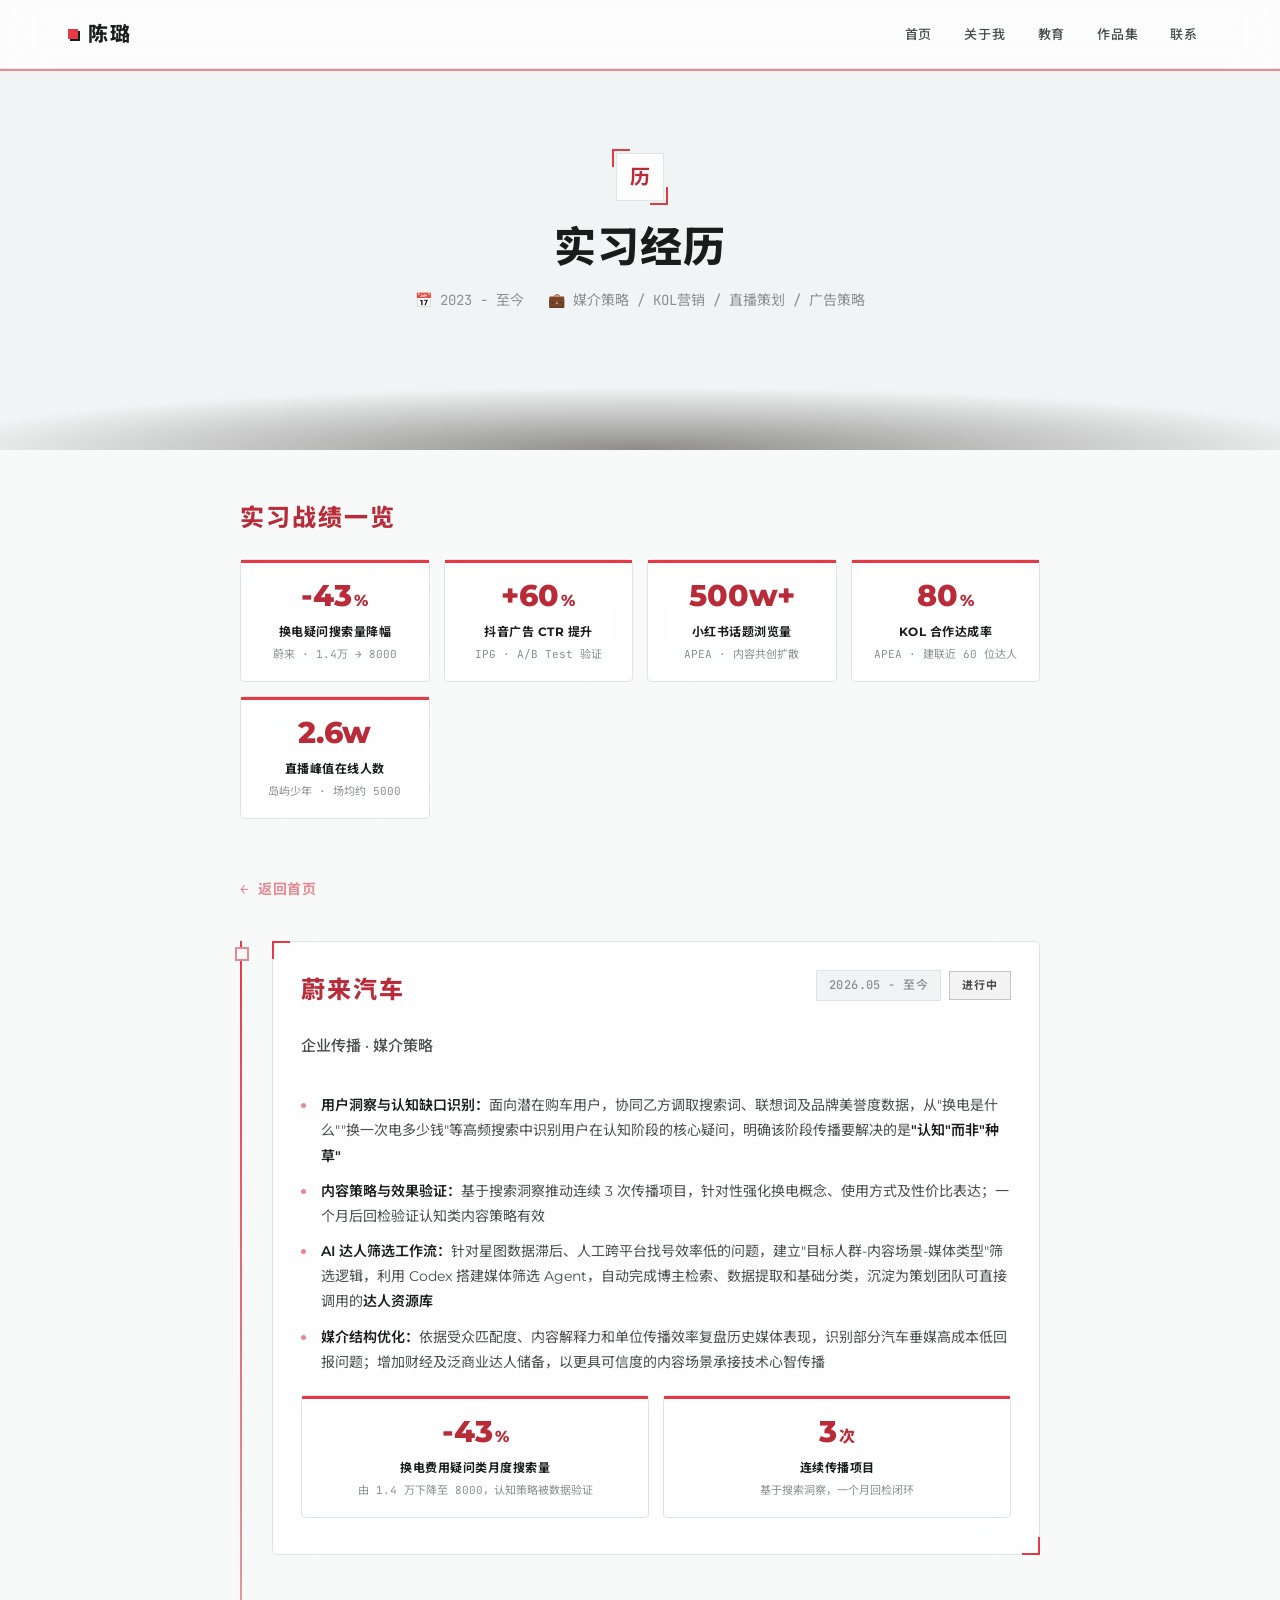
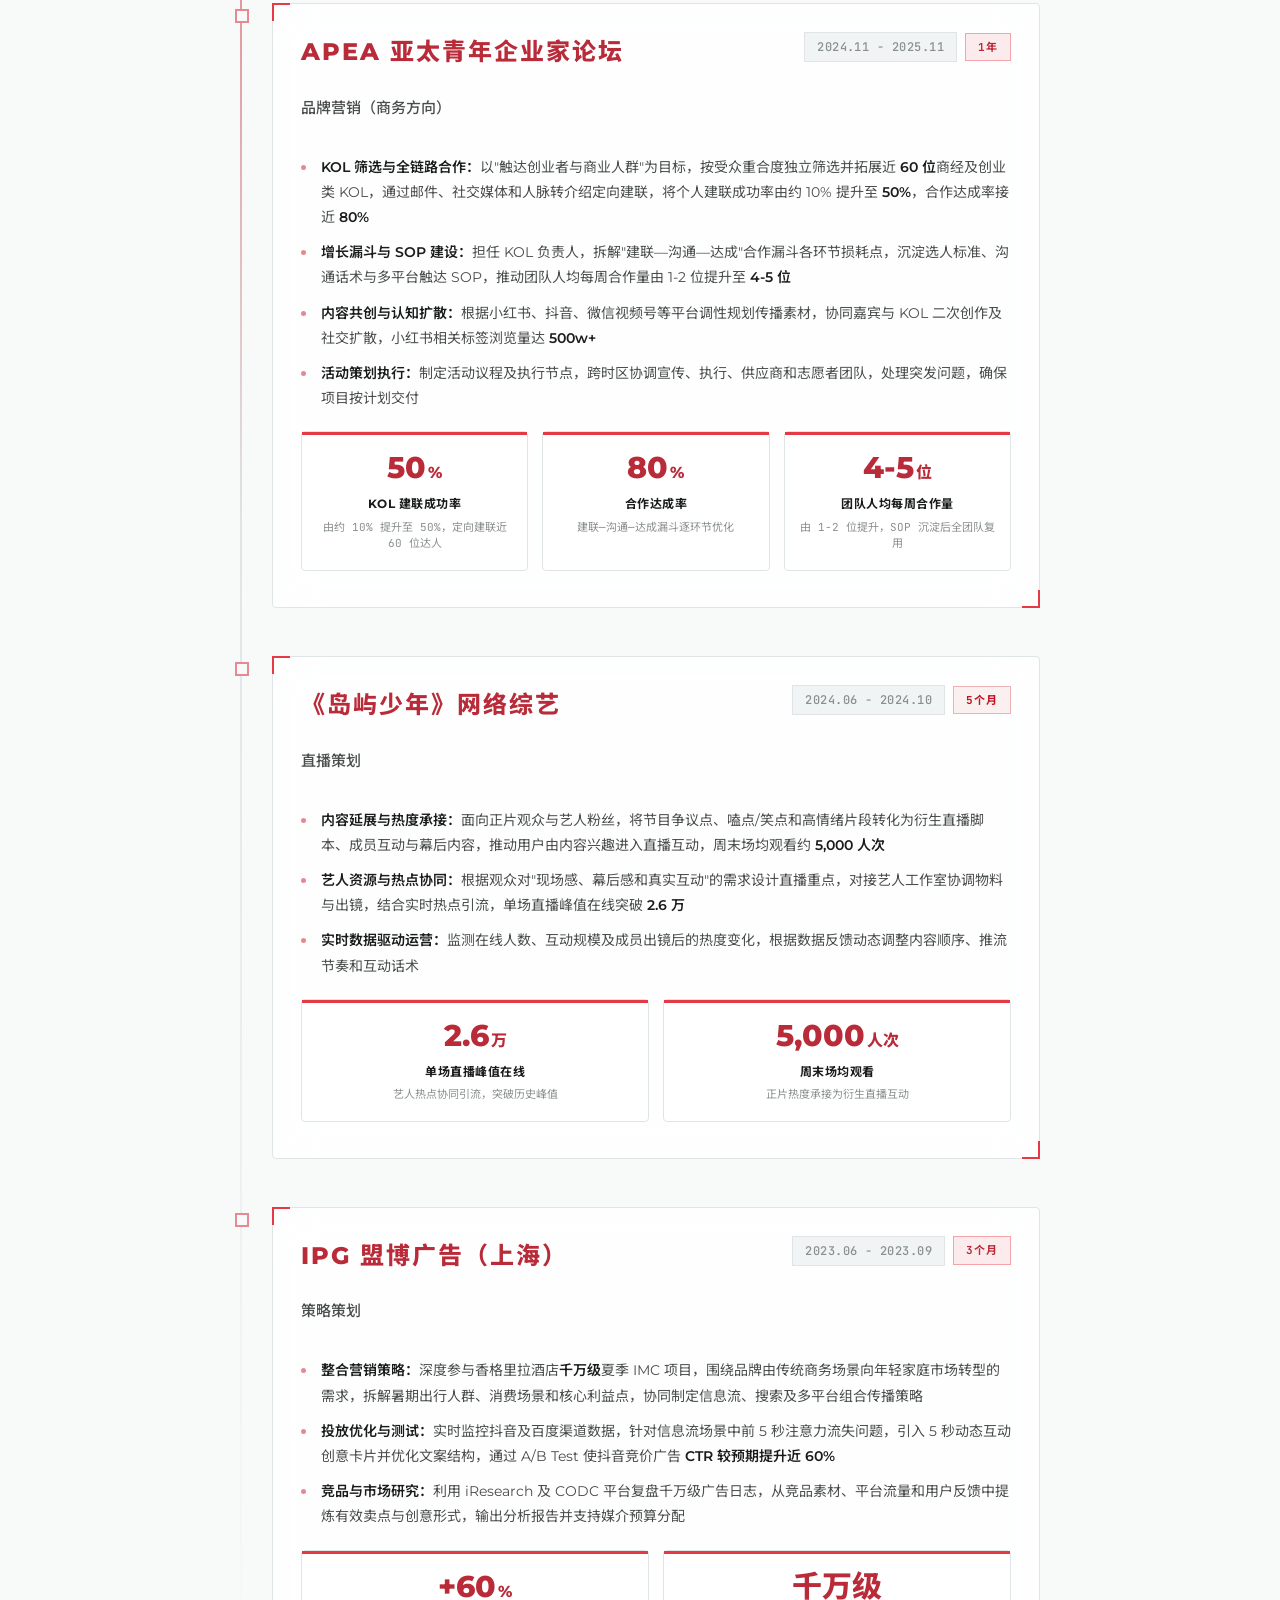
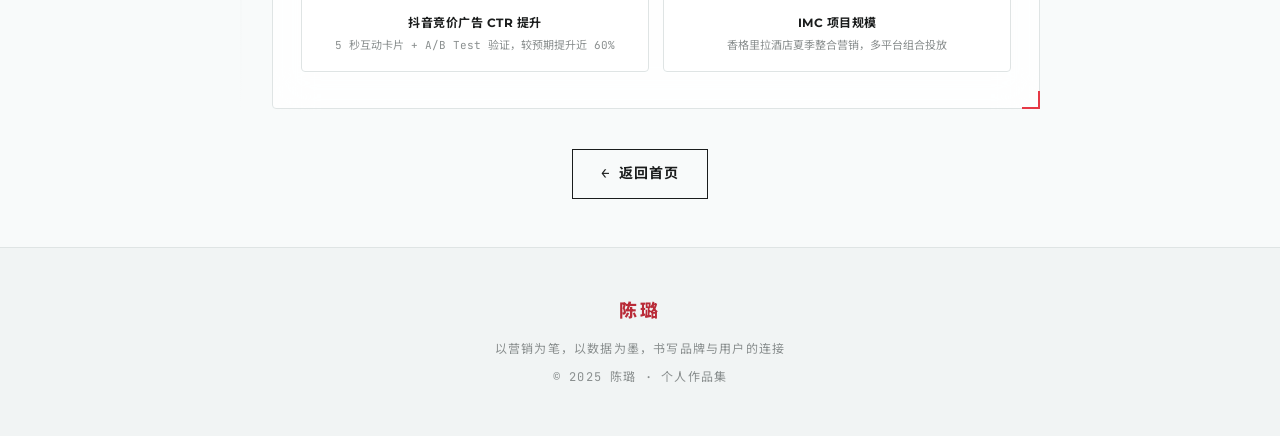
==== commit ec47034c: "实习与公众号数据模块上线" ====
--- a/experience.html
+++ b/experience.html
@@ -152,6 +152,23 @@
                                 <li><strong>内容共创与认知扩散：</strong>根据小红书、抖音、微信视频号等平台调性规划传播素材，协同嘉宾与 KOL 二次创作及社交扩散，小红书相关标签浏览量达 <strong>500w+</strong></li>
                                 <li><strong>活动策划执行：</strong>制定活动议程及执行节点，跨时区协调宣传、执行、供应商和志愿者团队，处理突发问题，确保项目按计划交付</li>
                             </ul>
+                            <div class="metric-row">
+                                <div class="metric-card">
+                                    <div class="metric-num">50<span class="metric-unit">%</span></div>
+                                    <div class="metric-label">KOL 建联成功率</div>
+                                    <div class="metric-note">由约 10% 提升至 50%，定向建联近 60 位达人</div>
+                                </div>
+                                <div class="metric-card">
+                                    <div class="metric-num">80<span class="metric-unit">%</span></div>
+                                    <div class="metric-label">合作达成率</div>
+                                    <div class="metric-note">建联—沟通—达成漏斗逐环节优化</div>
+                                </div>
+                                <div class="metric-card">
+                                    <div class="metric-num">4-5<span class="metric-unit">位</span></div>
+                                    <div class="metric-label">团队人均每周合作量</div>
+                                    <div class="metric-note">由 1-2 位提升，SOP 沉淀后全团队复用</div>
+                                </div>
+                            </div>
                         </div>
                     </div>
                 </div>
@@ -173,6 +190,18 @@
                                 <li><strong>艺人资源与热点协同：</strong>根据观众对"现场感、幕后感和真实互动"的需求设计直播重点，对接艺人工作室协调物料与出镜，结合实时热点引流，单场直播峰值在线突破 <strong>2.6 万</strong></li>
                                 <li><strong>实时数据驱动运营：</strong>监测在线人数、互动规模及成员出镜后的热度变化，根据数据反馈动态调整内容顺序、推流节奏和互动话术</li>
                             </ul>
+                            <div class="metric-row">
+                                <div class="metric-card">
+                                    <div class="metric-num">2.6<span class="metric-unit">万</span></div>
+                                    <div class="metric-label">单场直播峰值在线</div>
+                                    <div class="metric-note">艺人热点协同引流，突破历史峰值</div>
+                                </div>
+                                <div class="metric-card">
+                                    <div class="metric-num">5,000<span class="metric-unit">人次</span></div>
+                                    <div class="metric-label">周末场均观看</div>
+                                    <div class="metric-note">正片热度承接为衍生直播互动</div>
+                                </div>
+                            </div>
                         </div>
                     </div>
                 </div>
@@ -194,6 +223,18 @@
                                 <li><strong>投放优化与测试：</strong>实时监控抖音及百度渠道数据，针对信息流场景中前 5 秒注意力流失问题，引入 5 秒动态互动创意卡片并优化文案结构，通过 A/B Test 使抖音竞价广告 <strong>CTR 较预期提升近 60%</strong></li>
                                 <li><strong>竞品与市场研究：</strong>利用 iResearch 及 CODC 平台复盘千万级广告日志，从竞品素材、平台流量和用户反馈中提炼有效卖点与创意形式，输出分析报告并支持媒介预算分配</li>
                             </ul>
+                            <div class="metric-row">
+                                <div class="metric-card">
+                                    <div class="metric-num">+60<span class="metric-unit">%</span></div>
+                                    <div class="metric-label">抖音竞价广告 CTR 提升</div>
+                                    <div class="metric-note">5 秒互动卡片 + A/B Test 验证，较预期提升近 60%</div>
+                                </div>
+                                <div class="metric-card">
+                                    <div class="metric-num">千万级</div>
+                                    <div class="metric-label">IMC 项目规模</div>
+                                    <div class="metric-note">香格里拉酒店夏季整合营销，多平台组合投放</div>
+                                </div>
+                            </div>
                         </div>
                     </div>
                 </div>
@@ -232,5 +273,6 @@
         window.addEventListener('scroll', checkReveal);
         checkReveal();
     </script>
+    <script src="page-toc.js" defer></script>
 </body>
 </html>
--- a/style.css
+++ b/style.css
@@ -1,36 +1,35 @@
-/* ========== OPERATOR_OS · Tactical Industrial 共享样式 ========== */
-/* 设计规范：DESIGN.md —— Ghost Grey 底 + 战术金 + HUD青，玻璃拟态 + 硬朗括号卡片 */
+/* ========== 雷火战术版 v2.1（纯净版） 共享样式 ========== */
+/* 设计规范：tactical_precision_design_system_v2.1_pure.md —— 纯白/冷灰底 + 雷火红 #E63946 + 暗碳黑，无网格，红色括号角 */
 @import url('https://fonts.googleapis.com/css2?family=Montserrat:wght@400;500;600;700;800&family=JetBrains+Mono:wght@500;700&family=Noto+Sans+SC:wght@400;500;700&display=swap');
 
 :root {
-    /* Surface 层级（浅色战术底） */
-    --bg-deep: #EDF1F4;
-    --bg-primary: #F4F7F9;
-    --bg-secondary: #E8EDF1;
-    --bg-card: rgba(255, 255, 255, 0.78);
-    --bg-hover: rgba(255, 255, 255, 0.95);
+    /* Surface 层级（纯净浅底，无网格） */
+    --bg-deep: #F1F4F4;
+    --bg-primary: #F8FAFA;
+    --bg-secondary: #F1F4F4;
+    --bg-card: rgba(255, 255, 255, 0.82);
+    --bg-hover: rgba(255, 255, 255, 0.96);
     /* 文本 */
-    --text-primary: #181C1E;
-    --text-secondary: #4A5560;
-    --text-muted: #7A8694;
-    /* Tactical Gold（文字级深色金 / 容器级亮金） */
-    --gold: #7C5800;
-    --gold-light: #FFB800;
-    --gold-dark: #5E4200;
-    --gold-dim: #C9A94E;
-    /* HUD Cyan */
-    --hud-cyan: #00F0FF;
-    --hud-cyan-dark: #006970;
-    /* Status Red（保留语义红） */
-    --cinnabar: #BA1A1A;
-    --cinnabar-light: #D64545;
+    --text-primary: #1A1C1C;
+    --text-secondary: #4A4D4D;
+    --text-muted: #8A8F8F;
+    /* 雷火红（文字级深红 / 容器级品牌红） */
+    --gold: #B92B38;
+    --gold-light: #E63946;
+    --gold-dark: #8F1D29;
+    --gold-dim: #E58A93;
+    /* 暗碳黑（原 HUD 青位，硬阴影/战术装饰） */
+    --hud-cyan: #1A1C1C;
+    --hud-cyan-dark: #4A4D4D;
+    /* Status Red（语义红，与雷火红同族） */
+    --cinnabar: #C1121F;
+    --cinnabar-light: #E63946;
     /* 描边 */
-    --ink: #D1D9E0;
-    --ink-light: #B8C4CE;
-    --border-color: #D1D9E0;
-    --border-hover: #B8C4CE;
-    --grid-line: rgba(184, 196, 206, 0.45);
-    --shadow-gold: 0 4px 20px rgba(124, 88, 0, 0.10);
+    --ink: #DFE4E4;
+    --ink-light: #C9CFCF;
+    --border-color: #DFE4E4;
+    --border-hover: #C9CFCF;
+    --shadow-gold: 0 4px 20px rgba(230, 57, 70, 0.10);
     --font-display: 'Montserrat', 'PingFang SC', 'Noto Sans SC', 'Microsoft YaHei', sans-serif;
     --font-body: 'Montserrat', 'PingFang SC', 'Noto Sans SC', 'Microsoft YaHei', sans-serif;
     --font-mono: 'JetBrains Mono', 'PingFang SC', 'Noto Sans SC', monospace;
@@ -42,28 +41,23 @@
 body {
     font-family: var(--font-body);
     background-color: var(--bg-primary);
-    /* 40px 战术网格底纹 */
-    background-image:
-        linear-gradient(var(--grid-line) 1px, transparent 1px),
-        linear-gradient(90deg, var(--grid-line) 1px, transparent 1px);
-    background-size: 40px 40px;
     color: var(--text-primary);
     line-height: 1.7;
     overflow-x: hidden;
 }
 
-::selection { background: rgba(255, 184, 0, 0.35); color: #181C1E; }
+::selection { background: rgba(230, 57, 70, 0.22); color: #1A1C1C; }
 ::-webkit-scrollbar { width: 6px; }
 ::-webkit-scrollbar-track { background: var(--bg-secondary); }
 ::-webkit-scrollbar-thumb { background: var(--ink-light); border-radius: 3px; }
 ::-webkit-scrollbar-thumb:hover { background: var(--gold-dim); }
 
-/* ========== NAVIGATION（玻璃悬浮面板 + 金色硬阴影） ========== */
+/* ========== NAVIGATION（玻璃悬浮面板 + 红色硬阴影） ========== */
 .nav {
     position: fixed; top: 0; left: 0; right: 0; z-index: 1000;
-    background: rgba(255, 255, 255, 0.72); backdrop-filter: blur(20px);
+    background: rgba(255, 255, 255, 0.75); backdrop-filter: blur(20px);
     border-bottom: 1px solid var(--border-color);
-    box-shadow: 0 2px 0 0 rgba(255, 184, 0, 0.55);
+    box-shadow: 0 2px 0 0 rgba(230, 57, 70, 0.55);
     transition: all 0.4s ease;
 }
 .nav-container {
@@ -110,23 +104,23 @@
 .hero-bg::before {
     content: ''; position: absolute; bottom: 0; left: 0; right: 0; height: 60%;
     background:
-        radial-gradient(ellipse 80% 50% at 20% 100%, rgba(255, 184, 0, 0.07) 0%, transparent 70%),
-        radial-gradient(ellipse 60% 40% at 70% 100%, rgba(0, 240, 255, 0.05) 0%, transparent 60%);
+        radial-gradient(ellipse 80% 50% at 20% 100%, rgba(230, 57, 70, 0.06) 0%, transparent 70%),
+        radial-gradient(ellipse 60% 40% at 70% 100%, rgba(26, 28, 28, 0.03) 0%, transparent 60%);
     pointer-events: none;
 }
 .hero-mist {
     position: absolute; width: 100%; height: 100%; top: 0; left: 0;
     background:
-        radial-gradient(ellipse 50% 30% at 30% 60%, rgba(255, 184, 0, 0.04) 0%, transparent 60%),
-        radial-gradient(ellipse 40% 25% at 70% 40%, rgba(0, 105, 112, 0.03) 0%, transparent 50%);
+        radial-gradient(ellipse 50% 30% at 30% 60%, rgba(230, 57, 70, 0.035) 0%, transparent 60%),
+        radial-gradient(ellipse 40% 25% at 70% 40%, rgba(74, 77, 77, 0.025) 0%, transparent 50%);
     pointer-events: none;
 }
 .hero-glow {
     position: absolute; border-radius: 50%; filter: blur(100px);
-    opacity: 0.14; animation: mist-drift 12s ease-in-out infinite; pointer-events: none;
+    opacity: 0.12; animation: mist-drift 12s ease-in-out infinite; pointer-events: none;
 }
 .hero-glow-1 { width: 500px; height: 400px; background: var(--gold-light); top: -80px; right: -100px; }
-.hero-glow-2 { width: 400px; height: 300px; background: var(--hud-cyan); bottom: -50px; left: -80px; animation-delay: -6s; opacity: 0.10; }
+.hero-glow-2 { width: 400px; height: 300px; background: var(--gold-dim); bottom: -50px; left: -80px; animation-delay: -6s; opacity: 0.10; }
 @keyframes mist-drift {
     0%,100% { transform: translateX(0) translateY(0) scale(1); }
     33% { transform: translateX(30px) translateY(-15px) scale(1.05); }
@@ -143,7 +137,7 @@
 }
 .hero-seal::before {
     content: ''; position: absolute; top: -5px; left: -5px; width: 16px; height: 16px;
-    border-top: 2px solid var(--hud-cyan); border-left: 2px solid var(--hud-cyan);
+    border-top: 2px solid var(--gold-light); border-left: 2px solid var(--gold-light);
 }
 .hero-seal::after {
     content: ''; position: absolute; bottom: -5px; right: -5px; width: 16px; height: 16px;
@@ -155,7 +149,7 @@
     margin-bottom: 20px; animation: fadeInUp 0.8s ease-out 0.4s both; color: var(--text-primary);
 }
 .hero-title .name-highlight { color: var(--gold); }
-.hero-divider { width: 80px; height: 2px; background: var(--gold-light); margin: 0 auto 24px; animation: fadeInUp 0.8s ease-out 0.5s both; box-shadow: 2px 2px 0 0 rgba(0, 240, 255, 0.5); }
+.hero-divider { width: 80px; height: 2px; background: var(--gold-light); margin: 0 auto 24px; animation: fadeInUp 0.8s ease-out 0.5s both; box-shadow: 2px 2px 0 0 rgba(26, 28, 28, 0.35); }
 .hero-subtitle {
     font-family: var(--font-mono); font-size: clamp(14px, 2.2vw, 17px);
     color: var(--text-secondary); font-weight: 500; margin-bottom: 36px;
@@ -168,21 +162,21 @@
     color: var(--text-secondary); letter-spacing: 0.05em;
     transition: all 0.3s ease; background: var(--bg-card); backdrop-filter: blur(8px);
 }
-.hero-tag:hover { border-color: var(--gold-light); color: var(--gold); box-shadow: 2px 2px 0 0 rgba(0, 240, 255, 0.6); }
+.hero-tag:hover { border-color: var(--gold-light); color: var(--gold); box-shadow: 2px 2px 0 0 rgba(230, 57, 70, 0.35); }
 
 .hero-contact { display: flex; gap: 16px; justify-content: center; flex-wrap: wrap; animation: fadeInUp 0.8s ease-out 1s both; }
 .hero-contact a {
     display: inline-flex; align-items: center; gap: 10px; padding: 14px 32px;
-    background: var(--gold-light); color: #181C1E;
+    background: var(--gold-light); color: #FFFFFF;
     text-decoration: none; font-family: var(--font-mono); font-weight: 700;
     font-size: 14px; letter-spacing: 0.08em;
-    transition: all 0.2s ease; border: 1px solid #181C1E;
+    transition: all 0.2s ease; border: 1px solid #1A1C1C;
     box-shadow: 2px 2px 0 0 var(--hud-cyan);
 }
 .hero-contact a:hover { box-shadow: 3px 3px 0 0 var(--hud-cyan); transform: translate(-1px, -1px); }
 .hero-contact a:active { box-shadow: 0 0 0 0 var(--hud-cyan); transform: translate(2px, 2px); }
 .hero-contact a.secondary { background: transparent; color: var(--text-primary); border: 1px solid var(--text-primary); box-shadow: none; }
-.hero-contact a.secondary:hover { border-color: var(--gold); color: var(--gold); box-shadow: 2px 2px 0 0 rgba(255, 184, 0, 0.5); transform: translate(-1px, -1px); }
+.hero-contact a.secondary:hover { border-color: var(--gold); color: var(--gold); box-shadow: 2px 2px 0 0 rgba(230, 57, 70, 0.35); transform: translate(-1px, -1px); }
 
 @keyframes fadeInUp { from { opacity: 0; transform: translateY(30px); } to { opacity: 1; transform: translateY(0); } }
 
@@ -206,7 +200,7 @@
 }
 .section-desc { font-size: 16px; color: var(--text-secondary); margin-top: 16px; max-width: 600px; line-height: 1.8; }
 
-/* ========== CARDS（玻璃面板 + 战术括号角） ========== */
+/* ========== CARDS（玻璃面板 + 雷火红括号角） ========== */
 .card {
     background: var(--bg-card); backdrop-filter: blur(20px);
     border: 1px solid var(--border-color); border-radius: 4px;
@@ -214,7 +208,7 @@
 }
 .card::before {
     content: ''; position: absolute; top: -1px; left: -1px; width: 16px; height: 16px;
-    border-top: 2px solid var(--hud-cyan); border-left: 2px solid var(--hud-cyan);
+    border-top: 2px solid var(--gold-light); border-left: 2px solid var(--gold-light);
     transition: all 0.3s ease; pointer-events: none;
 }
 .card::after {
@@ -233,9 +227,9 @@
     font-family: var(--font-mono); letter-spacing: 0.04em; border: 1px solid var(--border-color);
 }
 .card-badge { font-family: var(--font-mono); font-size: 11px; padding: 4px 12px; font-weight: 700; letter-spacing: 0.08em; border: 1px solid; }
-.card-badge-gold { background: rgba(255, 184, 0, 0.12); color: var(--gold); border-color: rgba(255, 184, 0, 0.45); }
-.card-badge-green { background: rgba(0, 105, 112, 0.08); color: var(--hud-cyan-dark); border-color: rgba(0, 105, 112, 0.3); }
-.card-badge-red { background: rgba(186, 26, 26, 0.07); color: var(--cinnabar); border-color: rgba(186, 26, 26, 0.3); }
+.card-badge-gold { background: rgba(230, 57, 70, 0.10); color: var(--gold); border-color: rgba(230, 57, 70, 0.40); }
+.card-badge-green { background: rgba(74, 77, 77, 0.06); color: var(--hud-cyan-dark); border-color: rgba(74, 77, 77, 0.28); }
+.card-badge-red { background: rgba(193, 18, 31, 0.06); color: var(--cinnabar); border-color: rgba(193, 18, 31, 0.28); }
 .card-subtitle { font-size: 15px; color: var(--text-secondary); margin-bottom: 16px; font-weight: 500; }
 .card-content ul { list-style: none; padding: 0; }
 .card-content li { position: relative; padding-left: 20px; margin-bottom: 12px; font-size: 14px; line-height: 1.8; color: var(--text-secondary); }
@@ -243,17 +237,17 @@
 .card:hover .card-content li::before { box-shadow: 1px 1px 0 0 var(--hud-cyan); }
 .card-content li strong { color: var(--text-primary); font-weight: 600; }
 
-/* ========== BUTTONS（战术硬边 + 青色错位阴影） ========== */
+/* ========== BUTTONS（战术硬边 + 碳黑错位阴影） ========== */
 .btn {
     display: inline-flex; align-items: center; gap: 8px; padding: 12px 28px;
     font-family: var(--font-mono); font-size: 14px; font-weight: 700; letter-spacing: 0.08em;
     text-decoration: none; transition: all 0.2s ease; cursor: pointer;
 }
-.btn-primary { background: var(--gold-light); color: #181C1E; border: 1px solid #181C1E; box-shadow: 2px 2px 0 0 var(--hud-cyan); }
+.btn-primary { background: var(--gold-light); color: #FFFFFF; border: 1px solid #1A1C1C; box-shadow: 2px 2px 0 0 var(--hud-cyan); }
 .btn-primary:hover { box-shadow: 3px 3px 0 0 var(--hud-cyan); transform: translate(-1px, -1px); }
 .btn-primary:active { box-shadow: 0 0 0 0 var(--hud-cyan); transform: translate(2px, 2px); }
 .btn-outline { background: transparent; color: var(--text-primary); border: 1px solid var(--text-primary); }
-.btn-outline:hover { border-color: var(--gold); color: var(--gold); box-shadow: 2px 2px 0 0 rgba(255, 184, 0, 0.5); }
+.btn-outline:hover { border-color: var(--gold); color: var(--gold); box-shadow: 2px 2px 0 0 rgba(230, 57, 70, 0.35); }
 .btn-center { display: flex; justify-content: center; margin-top: 40px; }
 
 /* ========== PROFILE ========== */
@@ -266,7 +260,7 @@
 }
 .profile-image::before {
     content: ''; position: absolute; top: 6px; left: 6px; width: 16px; height: 16px;
-    border-top: 2px solid var(--hud-cyan); border-left: 2px solid var(--hud-cyan);
+    border-top: 2px solid var(--gold-light); border-left: 2px solid var(--gold-light);
     z-index: 2; pointer-events: none;
 }
 .profile-image::after {
@@ -275,7 +269,7 @@
     z-index: 2; pointer-events: none;
 }
 .profile-image img { width: 100%; height: 100%; object-fit: cover; object-position: center 30%; display: block; position: relative; z-index: 1; }
-.profile-image-text { font-family: var(--font-display); font-weight: 800; font-size: 96px; color: var(--gold-dim); opacity: 0.2; position: relative; z-index: 1; }
+.profile-image-text { font-family: var(--font-display); font-weight: 800; font-size: 96px; color: var(--gold-dim); opacity: 0.25; position: relative; z-index: 1; }
 .profile-image-deco { position: absolute; bottom: 20px; right: 20px; width: 40px; height: 40px; border-right: 2px solid var(--gold-light); border-bottom: 2px solid var(--gold-light); opacity: 0.6; }
 .profile-info h3 { font-family: var(--font-display); font-weight: 800; font-size: 30px; margin-bottom: 8px; letter-spacing: 2px; }
 .profile-info .role { font-family: var(--font-mono); font-size: 14px; color: var(--gold); font-weight: 700; margin-bottom: 24px; letter-spacing: 0.12em; }
@@ -291,11 +285,11 @@
 .edu-card { display: grid; grid-template-columns: auto 1fr; gap: 28px; padding: 28px; }
 .edu-icon {
     width: 60px; height: 60px; border-radius: 4px;
-    background: rgba(255, 184, 0, 0.10);
+    background: rgba(230, 57, 70, 0.08);
     border: 1px solid var(--border-color); display: flex; align-items: center; justify-content: center;
     font-size: 24px; flex-shrink: 0; transition: all 0.3s ease;
 }
-.card:hover .edu-icon { border-color: var(--gold-dim); box-shadow: 2px 2px 0 0 rgba(0, 240, 255, 0.5); }
+.card:hover .edu-icon { border-color: var(--gold-dim); box-shadow: 2px 2px 0 0 rgba(230, 57, 70, 0.35); }
 .edu-info h4 { font-family: var(--font-display); font-size: 18px; font-weight: 700; margin-bottom: 4px; letter-spacing: 0.5px; }
 .edu-info .major { font-size: 14px; color: var(--text-secondary); margin-bottom: 8px; }
 .edu-info .courses { font-family: var(--font-mono); font-size: 12px; color: var(--text-muted); }
@@ -306,7 +300,7 @@
 .exp-item { position: relative; padding-bottom: 48px; }
 .exp-item:last-child { padding-bottom: 0; }
 .exp-item::before { content: ''; position: absolute; left: -37px; top: 6px; width: 10px; height: 10px; background: var(--bg-primary); border: 2px solid var(--gold-dim); transition: all 0.3s ease; }
-.exp-item:hover::before { border-color: var(--gold-light); background: var(--gold-light); box-shadow: 2px 2px 0 0 rgba(0, 240, 255, 0.6); }
+.exp-item:hover::before { border-color: var(--gold-light); background: var(--gold-light); box-shadow: 2px 2px 0 0 rgba(26, 28, 28, 0.35); }
 .exp-card { padding: 28px; }
 
 /* ========== PORTFOLIO GRID ========== */
@@ -314,7 +308,7 @@
 .portfolio-card { padding: 0; overflow: hidden; display: flex; flex-direction: column; }
 .portfolio-card:hover { transform: translateY(-4px); }
 .portfolio-cover {
-    width: 100%; height: 180px; background: linear-gradient(135deg, rgba(255, 184, 0, 0.10), rgba(0, 240, 255, 0.06));
+    width: 100%; height: 180px; background: linear-gradient(135deg, rgba(230, 57, 70, 0.09), rgba(26, 28, 28, 0.04));
     border-bottom: 1px solid var(--border-color); display: flex; align-items: center; justify-content: center;
     font-size: 48px; position: relative; overflow: hidden;
 }
@@ -340,17 +334,17 @@
     width: 52px; height: 52px; border-radius: 4px; display: flex; align-items: center; justify-content: center;
     font-size: 24px; flex-shrink: 0; border: 1px solid var(--border-color); transition: all 0.3s ease;
 }
-.game-icon-gold { background: rgba(255, 184, 0, 0.10); }
-.game-icon-red { background: rgba(186, 26, 26, 0.07); }
-.game-icon-green { background: rgba(0, 105, 112, 0.08); }
-.game-icon-purple { background: rgba(124, 88, 0, 0.07); }
-.game-icon-blue { background: rgba(0, 105, 112, 0.06); }
-.card:hover .game-icon { border-color: var(--gold-dim); box-shadow: 2px 2px 0 0 rgba(0, 240, 255, 0.5); }
+.game-icon-gold { background: rgba(230, 57, 70, 0.08); }
+.game-icon-red { background: rgba(193, 18, 31, 0.06); }
+.game-icon-green { background: rgba(74, 77, 77, 0.06); }
+.game-icon-purple { background: rgba(185, 43, 56, 0.06); }
+.game-icon-blue { background: rgba(74, 77, 77, 0.05); }
+.card:hover .game-icon { border-color: var(--gold-dim); box-shadow: 2px 2px 0 0 rgba(230, 57, 70, 0.35); }
 .game-info { flex: 1; min-width: 0; }
 .game-info h4 { font-family: var(--font-display); font-size: 18px; font-weight: 700; display: flex; align-items: center; gap: 12px; flex-wrap: wrap; letter-spacing: 0.5px; }
 .game-rank { font-family: var(--font-mono); font-size: 11px; padding: 3px 10px; font-weight: 700; letter-spacing: 0.08em; border: 1px solid; }
-.game-rank-gold { background: rgba(255, 184, 0, 0.12); color: var(--gold); border-color: rgba(255, 184, 0, 0.45); }
-.game-rank-red { background: rgba(186, 26, 26, 0.07); color: var(--cinnabar); border-color: rgba(186, 26, 26, 0.3); }
+.game-rank-gold { background: rgba(230, 57, 70, 0.10); color: var(--gold); border-color: rgba(230, 57, 70, 0.40); }
+.game-rank-red { background: rgba(193, 18, 31, 0.06); color: var(--cinnabar); border-color: rgba(193, 18, 31, 0.28); }
 .game-desc { font-size: 14px; color: var(--text-secondary); line-height: 1.8; }
 .game-card-foot { margin-top: 4px; padding-top: 14px; border-top: 1px solid var(--border-color); display: flex; align-items: center; justify-content: space-between; gap: 12px; }
 .game-foot-label { font-family: var(--font-mono); font-size: 11px; color: var(--text-muted); letter-spacing: 0.08em; }
@@ -383,10 +377,10 @@
 a.article-card:hover::before { opacity: 1; }
 .article-badge {
     display: inline-block; font-family: var(--font-mono); font-size: 11px; padding: 3px 10px;
-    font-weight: 700; letter-spacing: 0.08em; background: rgba(255, 184, 0, 0.12);
-    color: var(--gold); border: 1px solid rgba(255, 184, 0, 0.45); margin-bottom: 10px;
-}
-.article-badge.article-badge-red { background: rgba(186, 26, 26, 0.07); color: var(--cinnabar); border-color: rgba(186, 26, 26, 0.3); }
+    font-weight: 700; letter-spacing: 0.08em; background: rgba(230, 57, 70, 0.10);
+    color: var(--gold); border: 1px solid rgba(230, 57, 70, 0.40); margin-bottom: 10px;
+}
+.article-badge.article-badge-red { background: rgba(193, 18, 31, 0.06); color: var(--cinnabar); border-color: rgba(193, 18, 31, 0.28); }
 .article-card h4 { font-size: 16px !important; color: var(--text-primary) !important; margin: 0 0 8px !important; letter-spacing: 0.5px !important; line-height: 1.6; font-family: var(--font-display) !important; font-weight: 700 !important; }
 .article-card p { font-size: 13px !important; color: var(--text-secondary) !important; line-height: 1.7 !important; margin: 0 0 12px !important; }
 .article-meta { font-family: var(--font-mono); font-size: 12px; color: var(--text-muted); display: flex; justify-content: space-between; align-items: center; gap: 12px; }
@@ -400,7 +394,7 @@
 .contact-card { padding: 28px; text-align: center; text-decoration: none; color: inherit; }
 .contact-card:hover { color: inherit; }
 .contact-icon { width: 56px; height: 56px; border-radius: 4px; display: flex; align-items: center; justify-content: center; margin: 0 auto 16px; font-size: 24px; border: 1px solid var(--border-color); transition: all 0.3s ease; background: var(--bg-secondary); }
-.contact-card:hover .contact-icon { border-color: var(--gold-dim); box-shadow: 2px 2px 0 0 rgba(0, 240, 255, 0.5); }
+.contact-card:hover .contact-icon { border-color: var(--gold-dim); box-shadow: 2px 2px 0 0 rgba(230, 57, 70, 0.35); }
 .contact-card h4 { font-family: var(--font-display); font-size: 16px; font-weight: 700; margin-bottom: 6px; letter-spacing: 0.5px; }
 .contact-card p { font-family: var(--font-mono); font-size: 13px; color: var(--text-muted); }
 
@@ -413,7 +407,7 @@
 .stats-bar { display: grid; grid-template-columns: repeat(4, 1fr); gap: 0; border-top: 1px solid var(--border-color); border-bottom: 1px solid var(--border-color); position: relative; background: var(--bg-card); backdrop-filter: blur(20px); }
 .stats-bar-item { padding: 40px 24px; text-align: center; border-right: 1px solid var(--border-color); position: relative; transition: all 0.3s ease; }
 .stats-bar-item:last-child { border-right: none; }
-.stats-bar-item:hover { background: rgba(255, 184, 0, 0.05); }
+.stats-bar-item:hover { background: rgba(230, 57, 70, 0.04); }
 .stats-bar-value { font-family: var(--font-display); font-weight: 800; font-size: 36px; color: var(--gold); margin-bottom: 4px; }
 .stats-bar-label { font-family: var(--font-mono); font-size: 12px; color: var(--text-muted); font-weight: 500; letter-spacing: 0.1em; }
 
@@ -425,7 +419,7 @@
 .detail-hero-bg { position: absolute; inset: 0; background: linear-gradient(180deg, var(--bg-secondary), var(--bg-primary)); z-index: 0; }
 .detail-hero-bg::before {
     content: ''; position: absolute; bottom: 0; left: 0; right: 0; height: 50%;
-    background: radial-gradient(ellipse 80% 40% at 50% 100%, rgba(255, 184, 0, 0.06) 0%, transparent 70%);
+    background: radial-gradient(ellipse 80% 40% at 50% 100%, rgba(230, 57, 70, 0.05) 0%, transparent 70%);
 }
 .detail-hero-content { position: relative; z-index: 1; text-align: center; max-width: 800px; }
 .detail-hero .hero-seal { margin-bottom: 20px; }
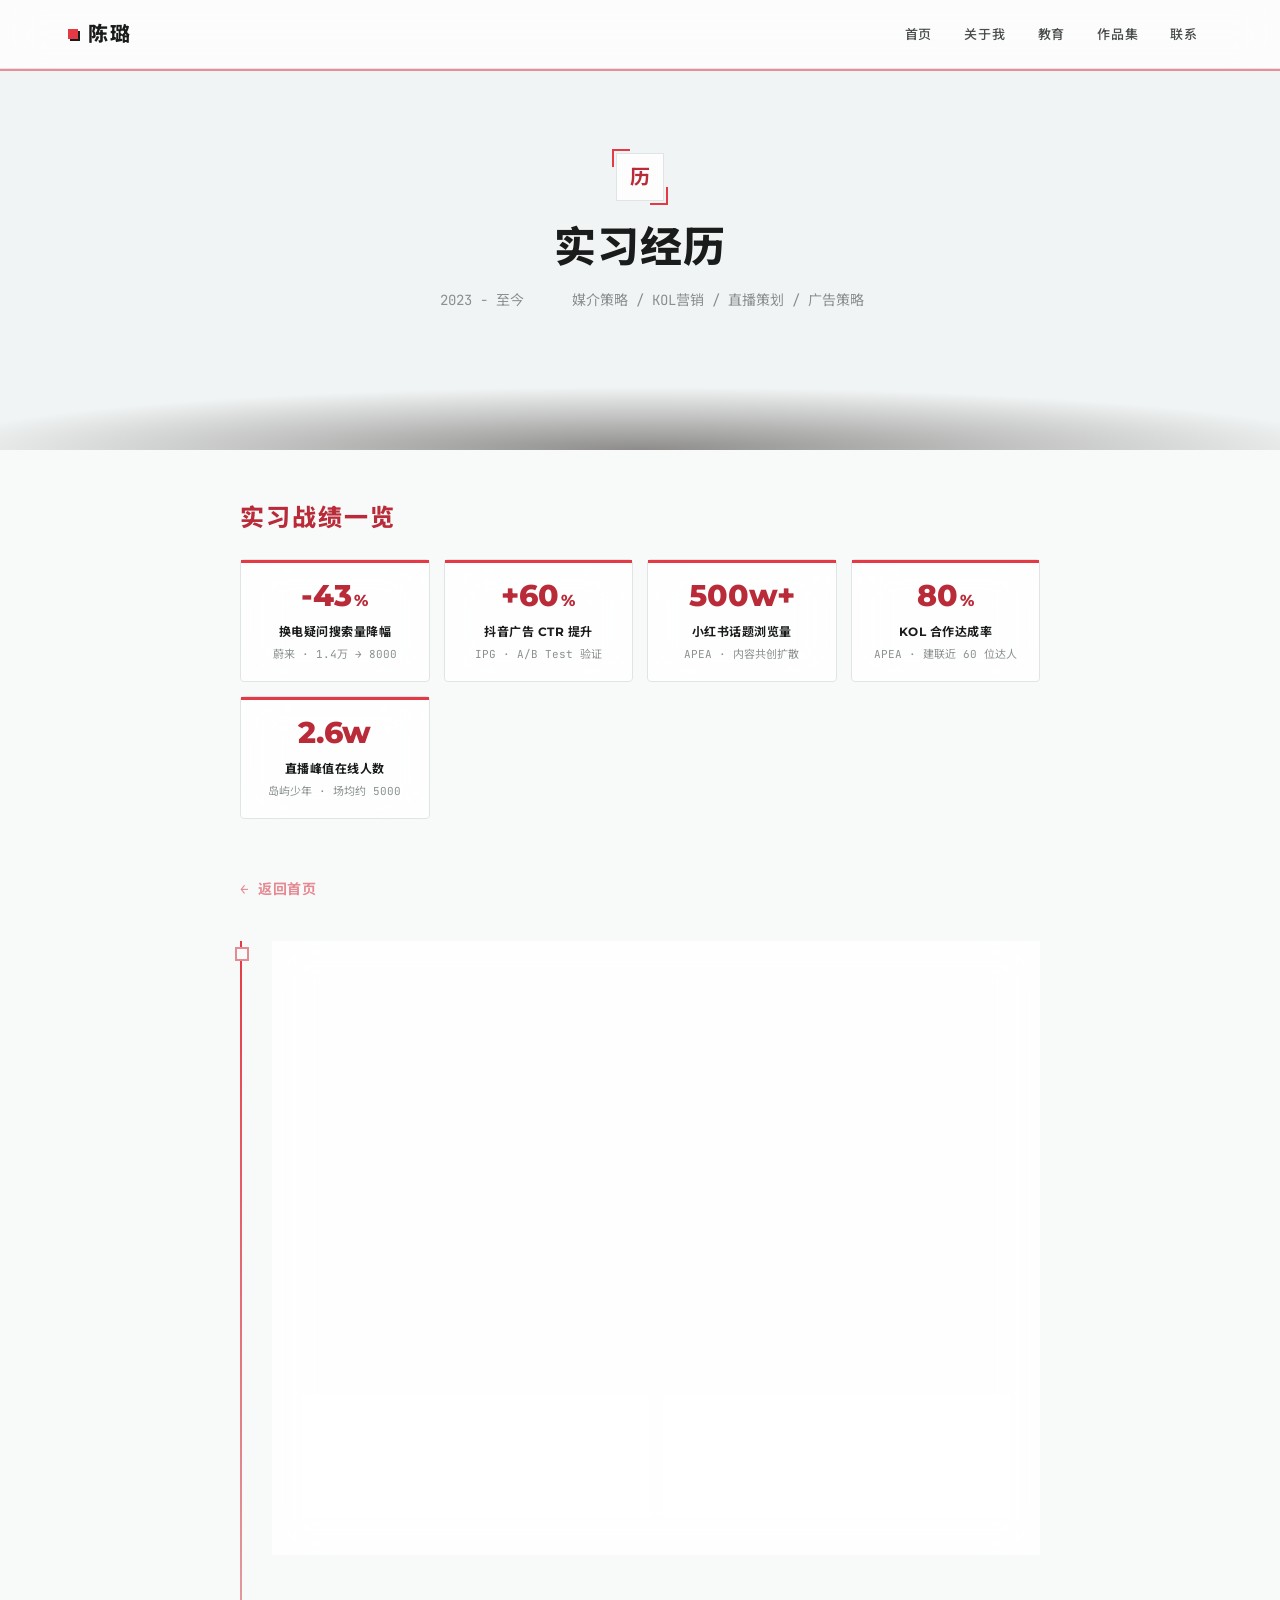
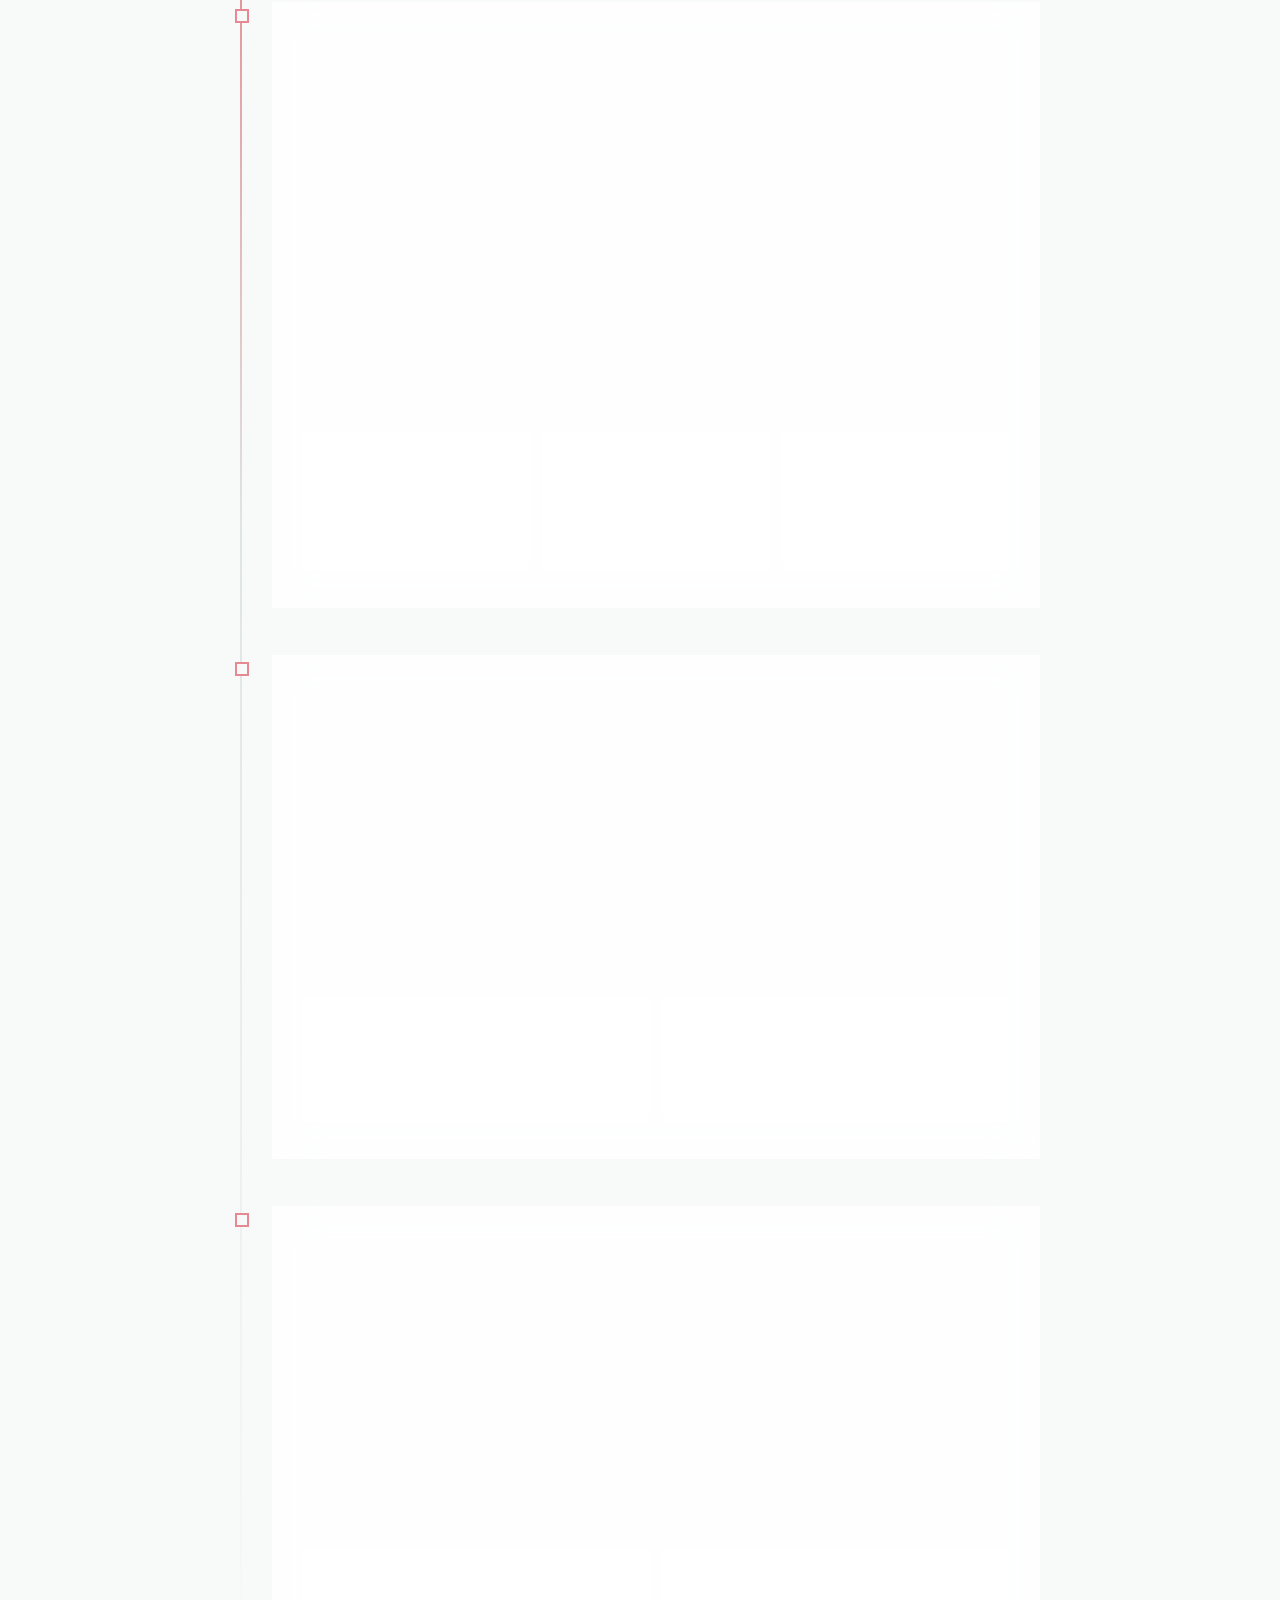
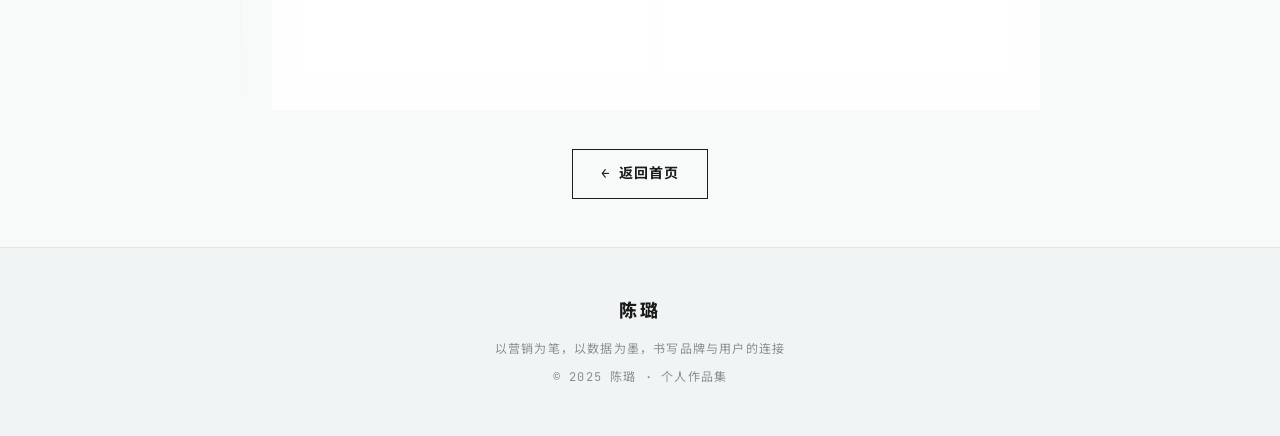
==== commit 75442125: "游戏与实习页emoji替换IconPark" ====
--- a/experience.html
+++ b/experience.html
@@ -54,8 +54,8 @@
             <div class="hero-seal">历</div>
             <h1 class="section-title">实习经历</h1>
             <div class="detail-meta">
-                <span>📅 2023 - 至今</span>
-                <span>💼 媒介策略 / KOL营销 / 直播策划 / 广告策略</span>
+                <span><img class="ip-icon" src="assets/icons/calendar.svg" alt=""> 2023 - 至今</span>
+                <span><img class="ip-icon" src="assets/icons/briefcase.svg" alt=""> 媒介策略 / KOL营销 / 直播策划 / 广告策略</span>
             </div>
         </div>
     </section>
--- a/style.css
+++ b/style.css
@@ -73,7 +73,7 @@
     content: ''; width: 10px; height: 10px; background: var(--gold-light);
     box-shadow: 2px 2px 0 0 var(--hud-cyan); flex-shrink: 0;
 }
-.nav-logo:hover { color: var(--gold); }
+.nav-logo:hover { color: var(--text-primary); }
 .nav-links { display: flex; gap: 4px; list-style: none; }
 .nav-links a {
     color: var(--text-secondary); text-decoration: none; font-size: 13px;
@@ -148,7 +148,7 @@
     font-size: clamp(44px, 9vw, 80px); letter-spacing: 4px; line-height: 1.1;
     margin-bottom: 20px; animation: fadeInUp 0.8s ease-out 0.4s both; color: var(--text-primary);
 }
-.hero-title .name-highlight { color: var(--gold); }
+.hero-title .name-highlight { color: var(--text-primary); }
 .hero-divider { width: 80px; height: 2px; background: var(--gold-light); margin: 0 auto 24px; animation: fadeInUp 0.8s ease-out 0.5s both; box-shadow: 2px 2px 0 0 rgba(26, 28, 28, 0.35); }
 .hero-subtitle {
     font-family: var(--font-mono); font-size: clamp(14px, 2.2vw, 17px);
@@ -401,7 +401,7 @@
 /* ========== FOOTER ========== */
 .footer { padding: 48px 24px; text-align: center; border-top: 1px solid var(--border-color); position: relative; background: var(--bg-secondary); }
 .footer p { font-family: var(--font-mono); font-size: 12px; color: var(--text-muted); letter-spacing: 0.1em; }
-.footer-brand { font-family: var(--font-display); font-weight: 800; font-size: 18px; color: var(--gold); margin-bottom: 12px; letter-spacing: 3px; }
+.footer-brand { font-family: var(--font-display); font-weight: 800; font-size: 18px; color: var(--text-primary); margin-bottom: 12px; letter-spacing: 3px; }
 
 /* ========== STATS BAR ========== */
 .stats-bar { display: grid; grid-template-columns: repeat(4, 1fr); gap: 0; border-top: 1px solid var(--border-color); border-bottom: 1px solid var(--border-color); position: relative; background: var(--bg-card); backdrop-filter: blur(20px); }
@@ -475,3 +475,56 @@
 /* ========== REVEAL ========== */
 .reveal { opacity: 0; transform: translateY(40px); transition: all 0.8s cubic-bezier(0.16, 1, 0.3, 1); }
 .reveal.visible { opacity: 1; transform: translateY(0); }
+
+/* ========== PAGE TOC 详情页左侧目录（page-toc.js 自动生成） ========== */
+.page-toc {
+    position: fixed; left: 28px; top: 50%; z-index: 900; width: 176px;
+    background: rgba(255, 255, 255, 0.85); backdrop-filter: blur(20px);
+    border: 1px solid var(--border-color); border-radius: 4px;
+    padding: 16px 6px 16px 0;
+    opacity: 0; transform: translateY(-50%) translateX(-14px);
+    transition: opacity 0.5s ease, transform 0.5s cubic-bezier(0.16, 1, 0.3, 1);
+    box-shadow: 0 4px 20px rgba(26, 28, 28, 0.06);
+}
+.page-toc.toc-ready { opacity: 1; transform: translateY(-50%) translateX(0); }
+.page-toc-title {
+    font-family: var(--font-mono); font-size: 10px; font-weight: 700;
+    letter-spacing: 0.14em; color: var(--text-muted); text-transform: uppercase;
+    margin-bottom: 8px; padding-left: 16px; display: flex; align-items: center; gap: 8px;
+}
+.page-toc-title::before { content: ''; width: 12px; height: 2px; background: var(--gold-light); }
+.page-toc a {
+    display: block; position: relative; overflow: hidden;
+    white-space: nowrap; text-overflow: ellipsis;
+    font-family: var(--font-mono); font-size: 12px; font-weight: 500;
+    color: var(--text-secondary); text-decoration: none;
+    padding: 7px 10px 7px 16px; line-height: 1.5;
+    border-left: 2px solid var(--border-color);
+    transition: color 0.25s ease, border-color 0.25s ease, background 0.25s ease, transform 0.25s ease;
+}
+.page-toc a:hover { color: var(--gold); border-left-color: var(--gold-dim); transform: translateX(3px); }
+.page-toc a.active {
+    color: var(--gold); font-weight: 700;
+    border-left-color: var(--gold-light); background: rgba(230, 57, 70, 0.06);
+}
+@media (max-width: 1280px) { .page-toc { display: none; } }
+
+/* ========== ICONPARK 图标（替代 emoji） ========== */
+.ip-icon { width: 1.15em; height: 1.15em; vertical-align: -0.2em; object-fit: contain; display: inline-block; flex-shrink: 0; }
+.portfolio-cover .ip-icon { font-size: 48px; }
+.detail-meta .ip-icon { margin-right: 2px; }
+
+/* ========== 品牌素材（CC 氪点信号 / 创业者） ========== */
+.portfolio-cover-img { width: 100%; height: 100%; object-fit: cover; object-position: center 20%; display: block; }
+.brand-strip {
+    margin: 4px auto 0; display: inline-flex; align-items: center; gap: 16px;
+    background: #111315; border: 1px solid rgba(26, 28, 28, 0.25);
+    padding: 10px 20px; border-radius: 4px;
+    box-shadow: 3px 3px 0 0 rgba(230, 57, 70, 0.55);
+}
+.brand-strip img.brand-logo { height: 42px; width: auto; display: block; }
+.brand-strip .brand-slogan { color: #F2F1EC; font-family: var(--font-mono); font-size: 12px; letter-spacing: 0.14em; text-align: left; line-height: 1.7; }
+.brand-strip .brand-slogan b { color: #B7F94A; font-weight: 700; }
+.article-cover { display: block; width: calc(100% + 44px); max-width: none; height: 165px; object-fit: cover; margin: -20px -22px 14px; border-bottom: 1px solid var(--border-color); }
+.mascot-inline { height: 54px; width: auto; vertical-align: middle; }
+.article-head { display: flex; align-items: center; justify-content: space-between; gap: 12px; flex-wrap: wrap; }
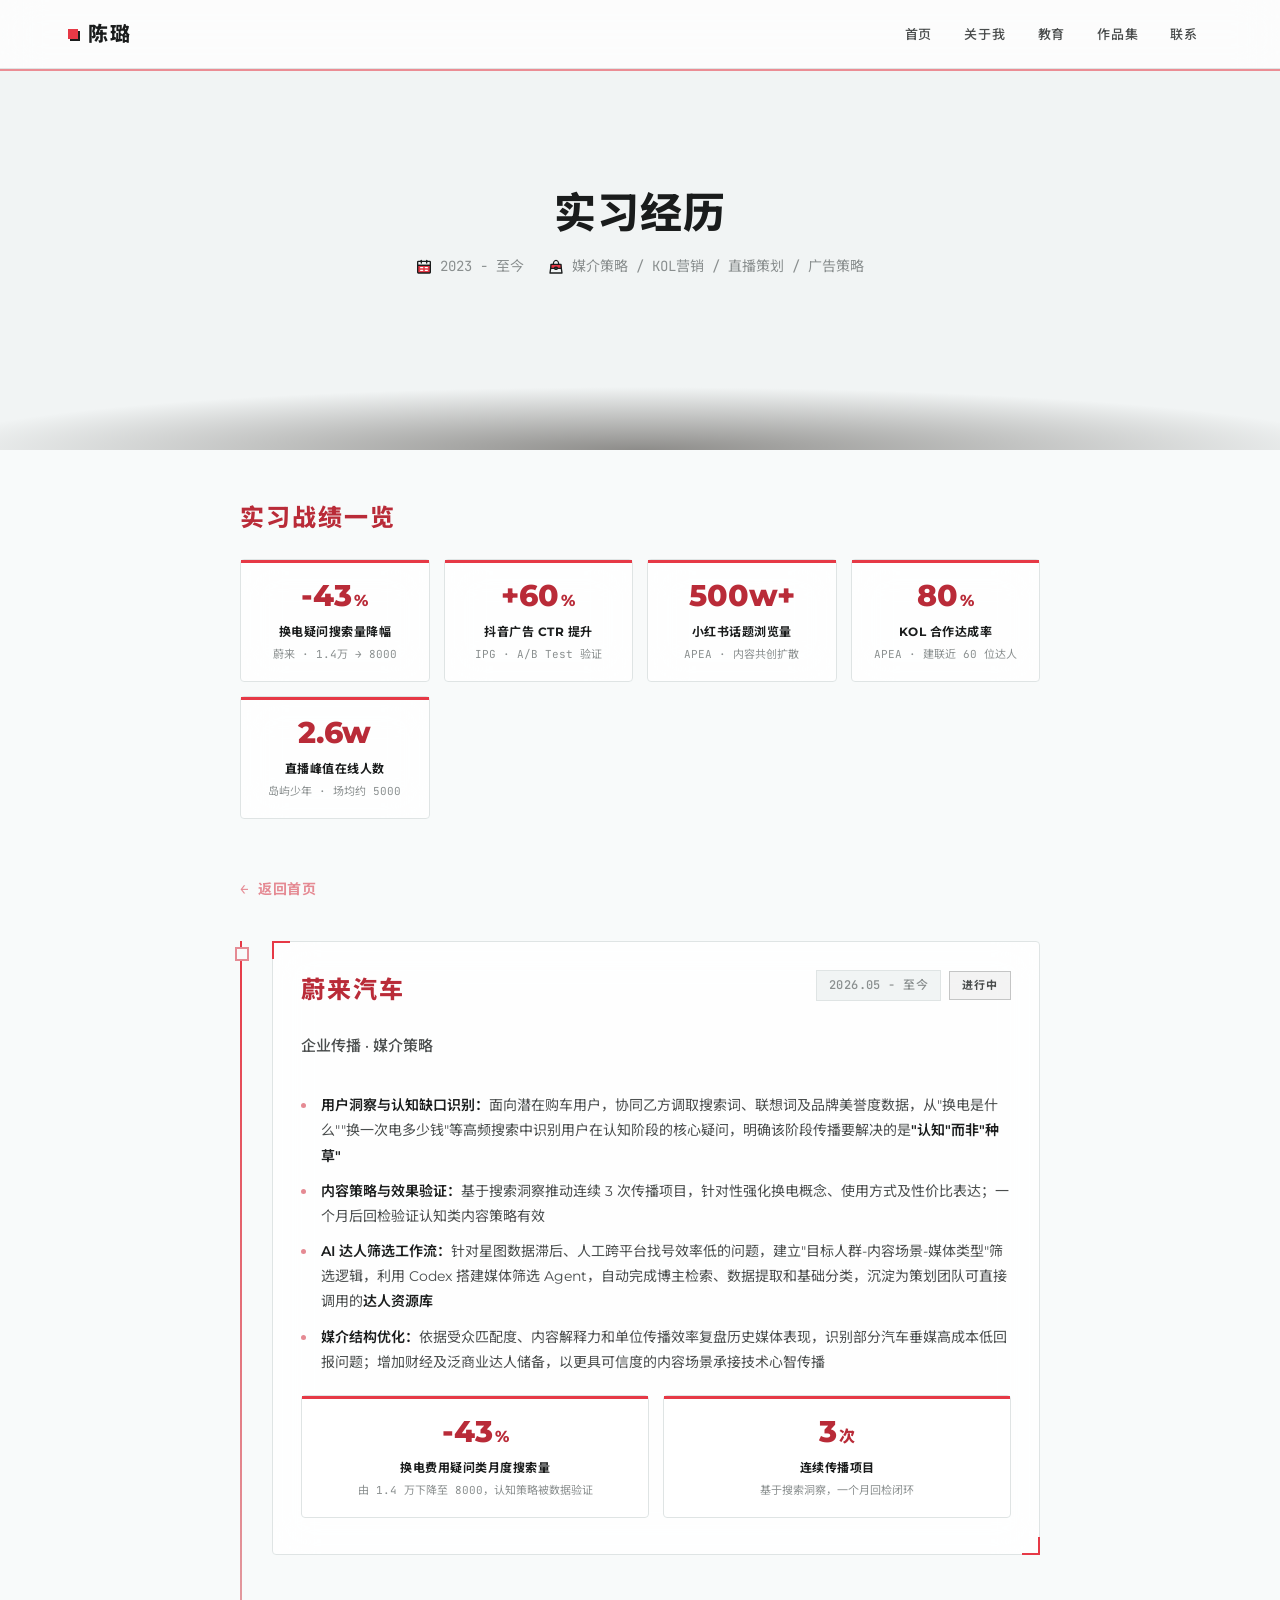
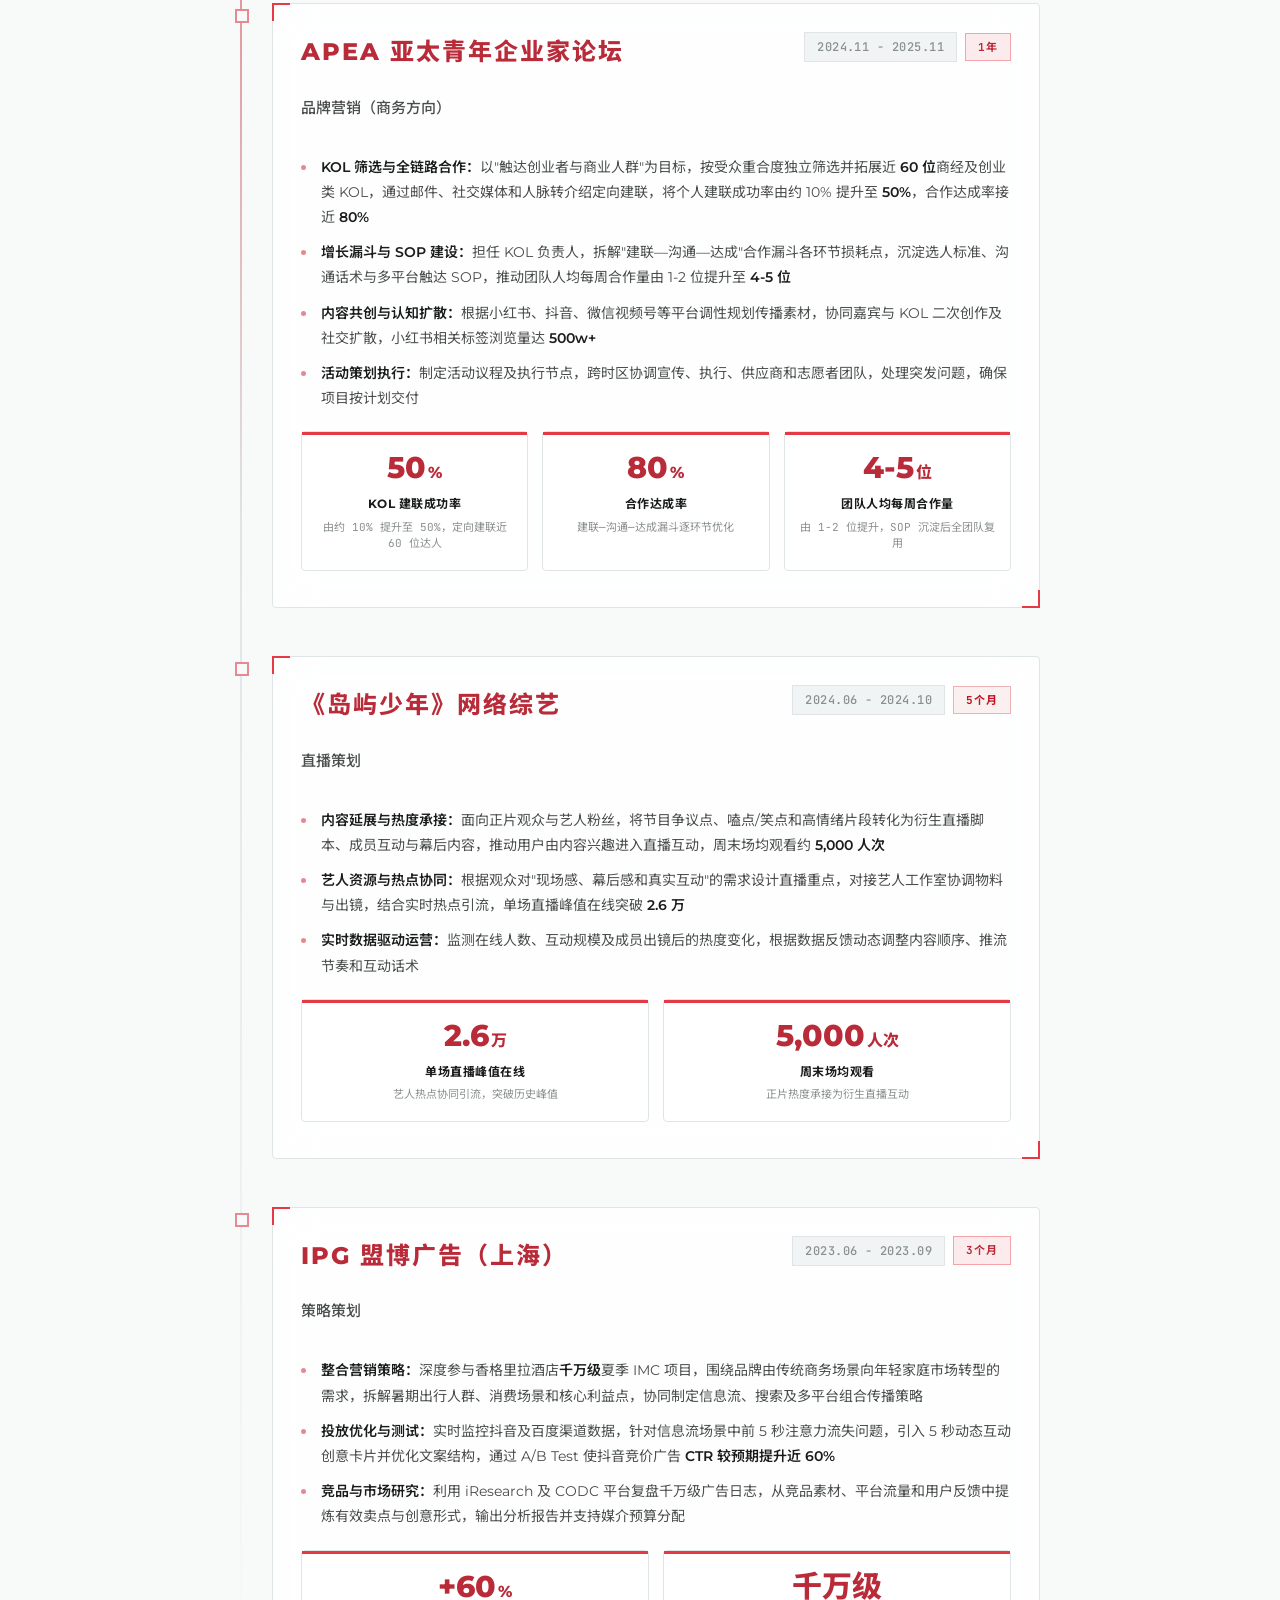
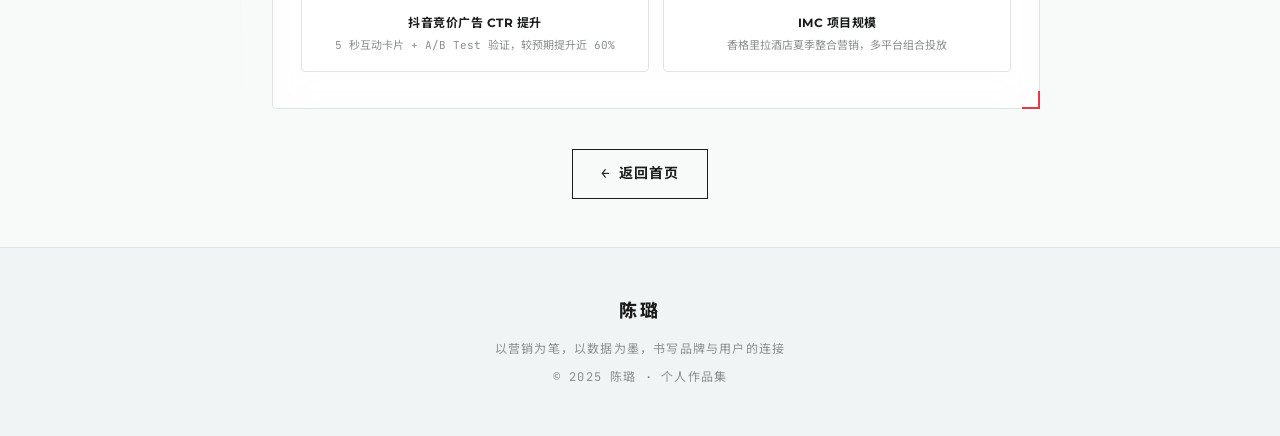
==== commit df51677f: "去单字框：实习与游戏页" ====
--- a/experience.html
+++ b/experience.html
@@ -51,7 +51,6 @@
     <section class="detail-hero">
         <div class="detail-hero-bg"></div>
         <div class="detail-hero-content">
-            <div class="hero-seal">历</div>
             <h1 class="section-title">实习经历</h1>
             <div class="detail-meta">
                 <span><img class="ip-icon" src="assets/icons/calendar.svg" alt=""> 2023 - 至今</span>
--- a/style.css
+++ b/style.css
@@ -390,7 +390,7 @@
 .article-card-disabled .article-jump { color: var(--text-muted); }
 
 /* ========== CONTACT ========== */
-.contact-grid { display: grid; grid-template-columns: repeat(auto-fit, minmax(240px, 1fr)); gap: 20px; }
+.contact-grid { display: grid; grid-template-columns: repeat(2, 1fr); gap: 20px; max-width: 760px; margin: 0 auto; }
 .contact-card { padding: 28px; text-align: center; text-decoration: none; color: inherit; }
 .contact-card:hover { color: inherit; }
 .contact-icon { width: 56px; height: 56px; border-radius: 4px; display: flex; align-items: center; justify-content: center; margin: 0 auto 16px; font-size: 24px; border: 1px solid var(--border-color); transition: all 0.3s ease; background: var(--bg-secondary); }
@@ -528,3 +528,46 @@
 .article-cover { display: block; width: calc(100% + 44px); max-width: none; height: 165px; object-fit: cover; margin: -20px -22px 14px; border-bottom: 1px solid var(--border-color); }
 .mascot-inline { height: 54px; width: auto; vertical-align: middle; }
 .article-head { display: flex; align-items: center; justify-content: space-between; gap: 12px; flex-wrap: wrap; }
+
+/* ========== 动漫形象装饰 ========== */
+.hero-avatar-wrap {
+    position: absolute; right: 5%; bottom: 0; z-index: 1;
+    transition: transform 0.6s cubic-bezier(0.22, 1, 0.36, 1);
+    pointer-events: none;
+}
+.hero-avatar {
+    height: min(64vh, 580px); width: auto; display: block;
+    transform-origin: 50% 100%;
+    filter: drop-shadow(0 20px 30px rgba(26, 28, 28, 0.14));
+    animation: avatar-in 1.1s cubic-bezier(0.22, 1, 0.36, 1) 0.7s both,
+               avatar-float 5.5s ease-in-out 2s infinite;
+}
+@keyframes avatar-in {
+    from { opacity: 0; transform: translateY(60px) scale(0.96); }
+    to { opacity: 1; transform: translateY(0) scale(1); }
+}
+@keyframes avatar-float {
+    0%, 100% { transform: translateY(0) rotate(-0.6deg); }
+    50% { transform: translateY(-12px) rotate(0.8deg); }
+}
+.footer { overflow: hidden; }
+.footer-inner { position: relative; z-index: 1; }
+.footer-peek {
+    position: absolute; right: 6%; bottom: 0; z-index: 0;
+    transform: translateY(46%);
+    transition: transform 1s cubic-bezier(0.22, 1, 0.36, 1);
+    pointer-events: none;
+}
+.footer-peek.show { transform: translateY(0); }
+.footer-peek img {
+    height: 190px; width: auto; display: block;
+    filter: drop-shadow(0 10px 18px rgba(26, 28, 28, 0.10));
+    animation: peek-bob 6s ease-in-out 1.4s infinite;
+}
+@keyframes peek-bob {
+    0%, 100% { transform: translateY(0); }
+    50% { transform: translateY(-6px); }
+}
+@media (max-width: 1180px) { .hero-avatar-wrap { display: none; } }
+@media (max-width: 900px) { .footer-peek { display: none; } }
+@media (max-width: 768px) { .contact-grid { grid-template-columns: 1fr; } }
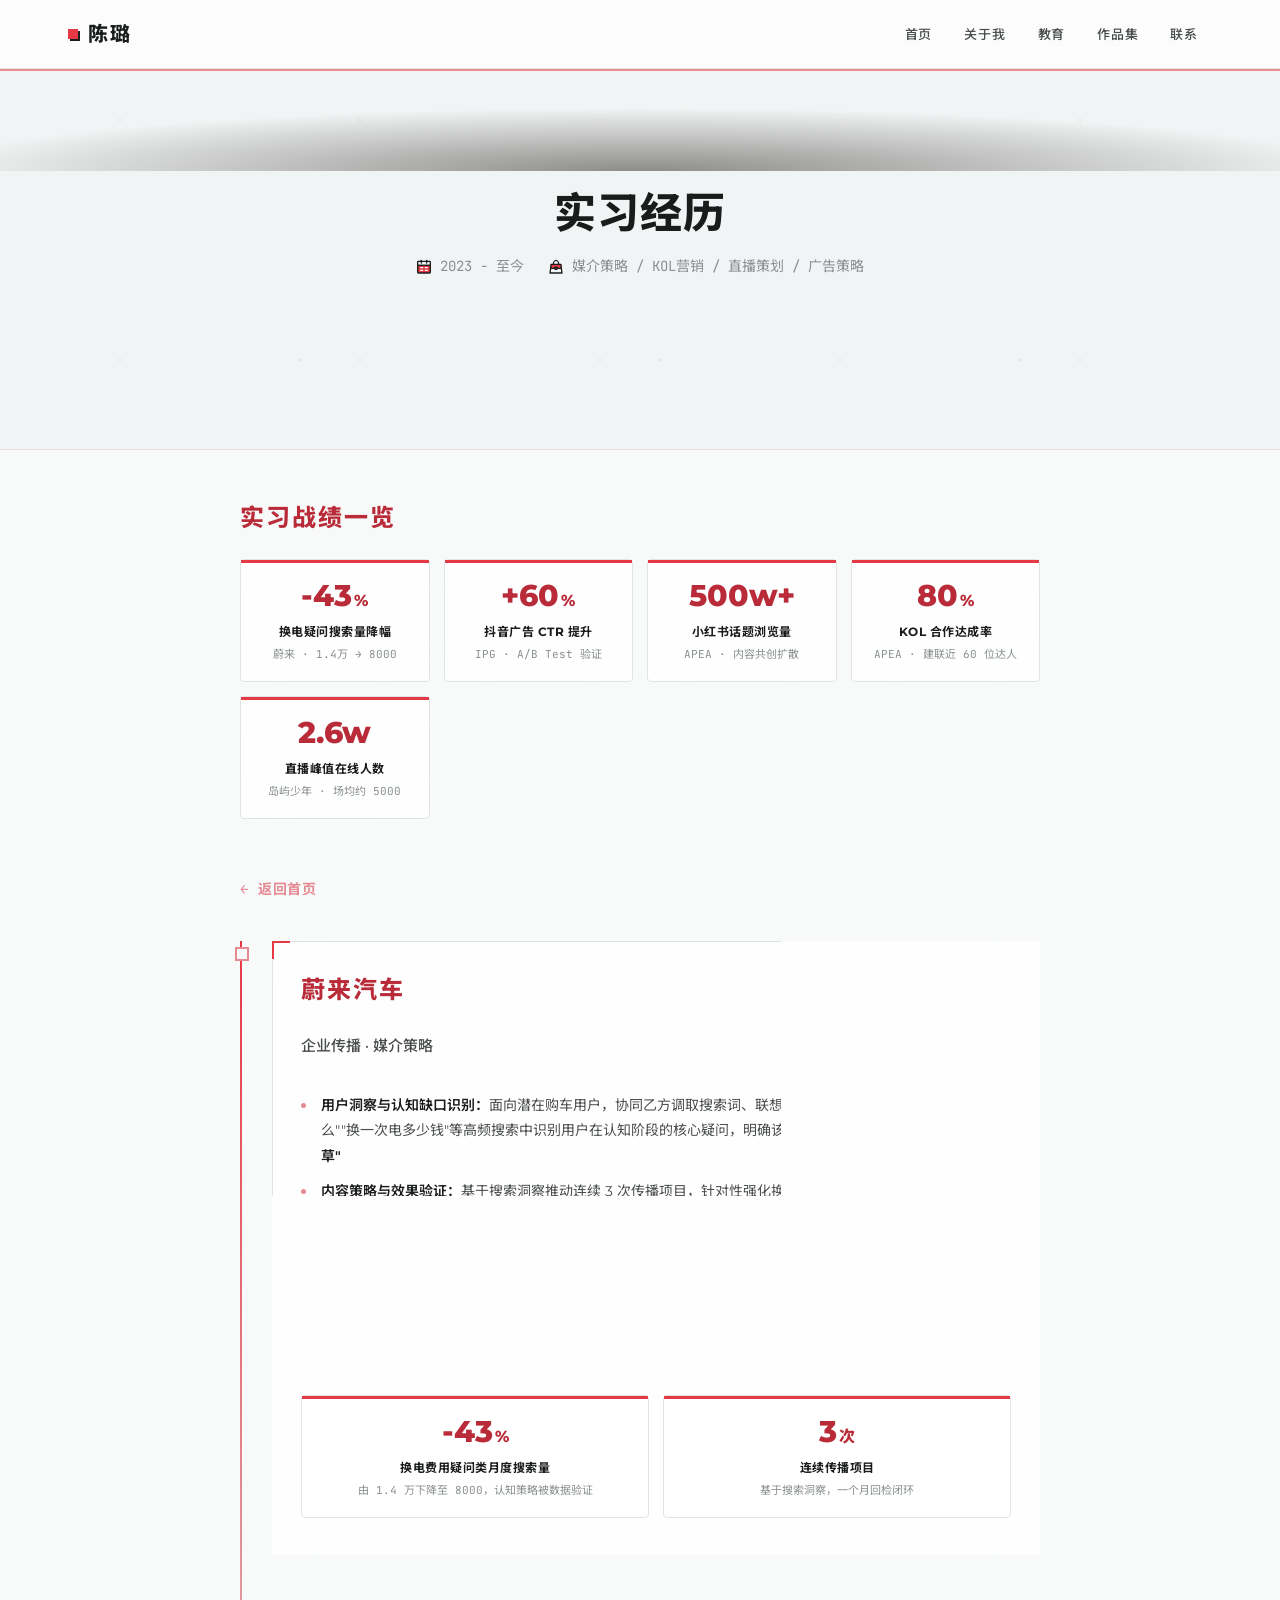
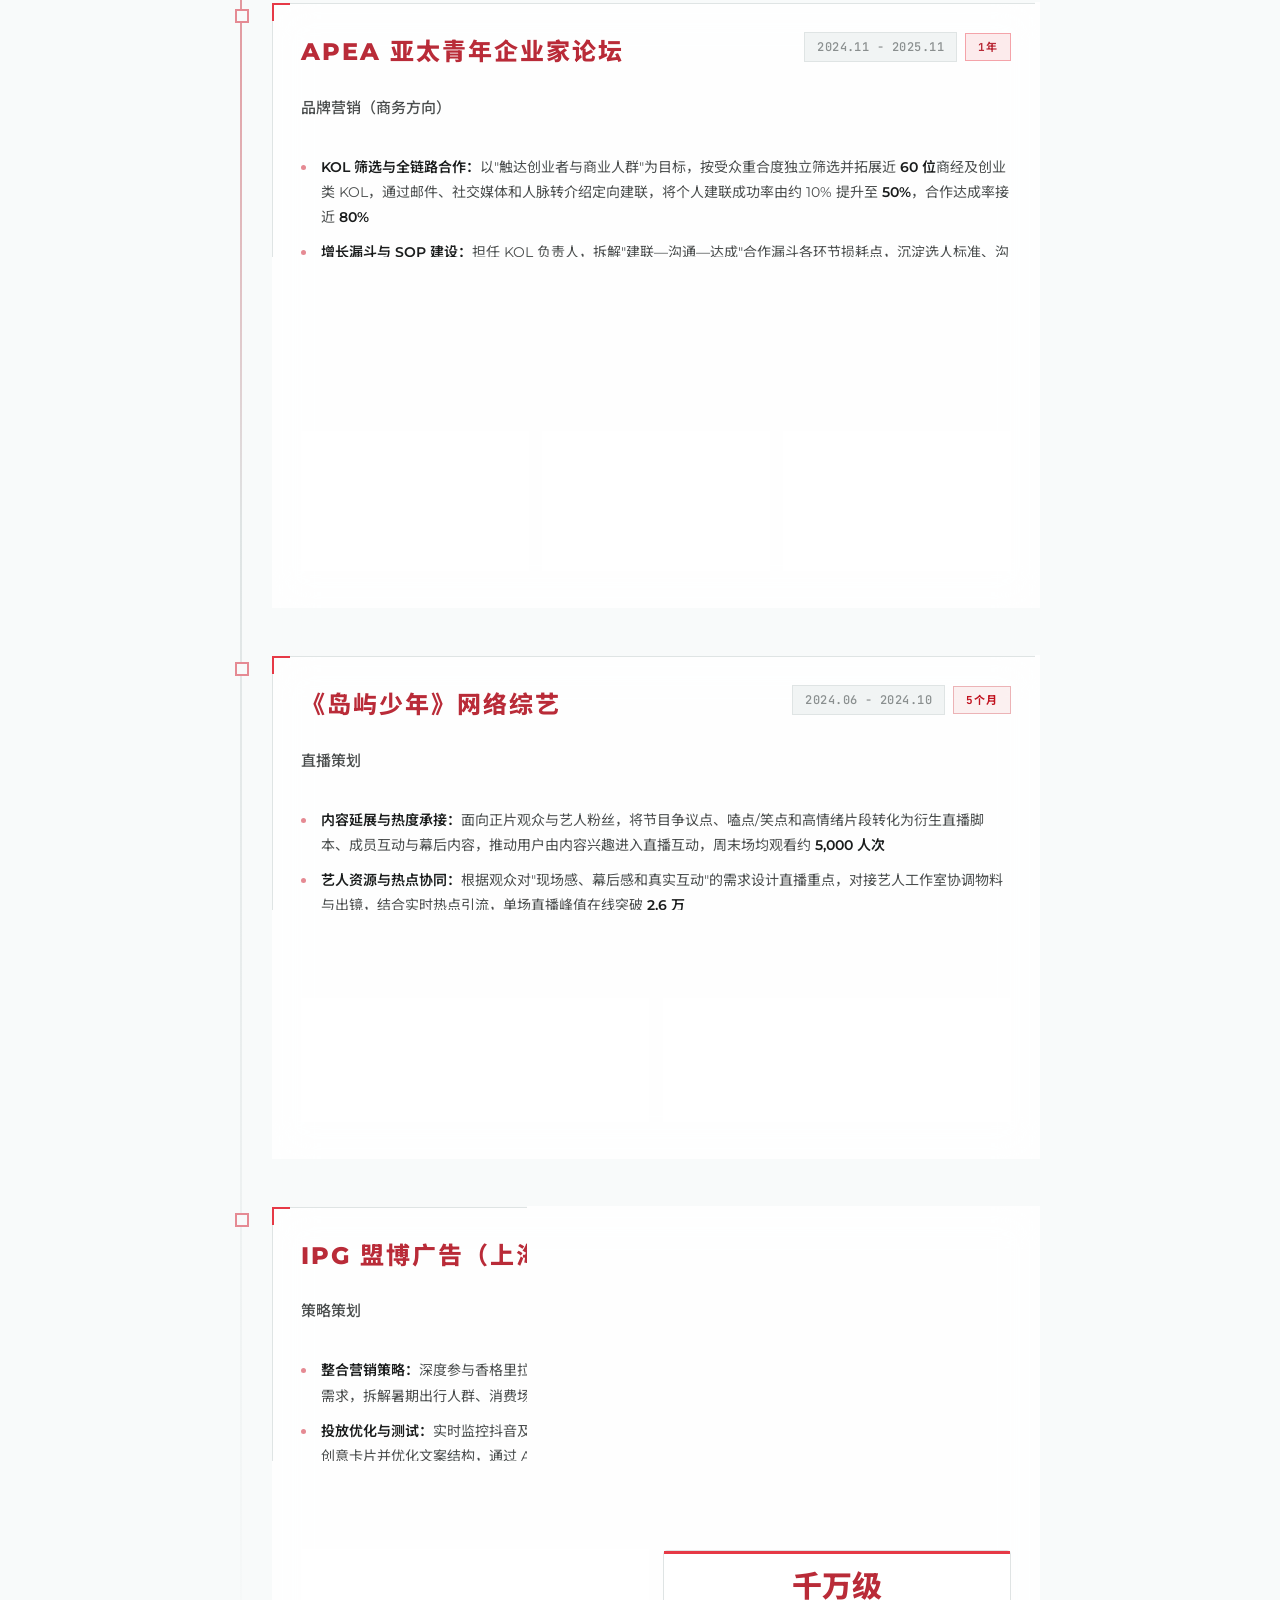
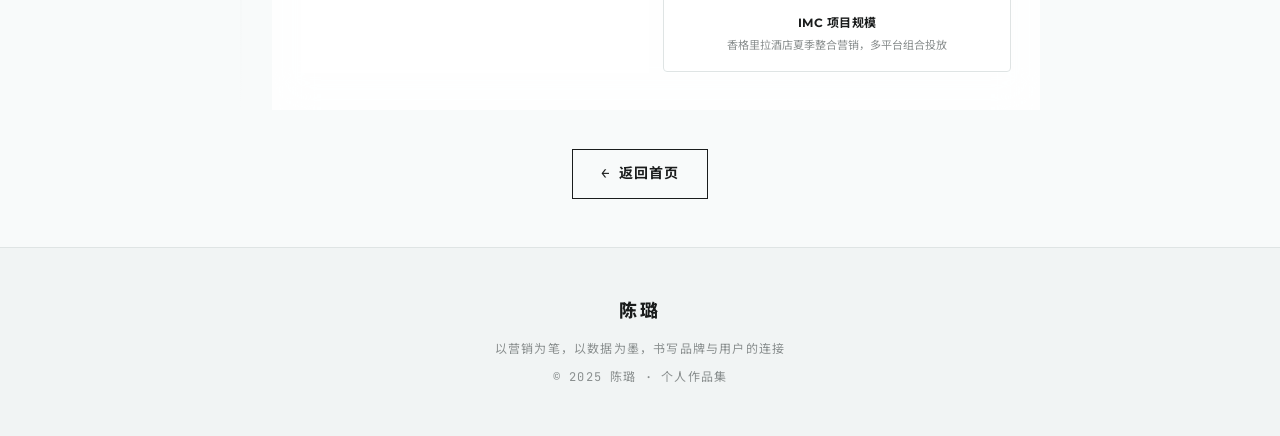
==== commit 7a6630a8: "Add files via upload" ====
--- a/experience.html
+++ b/experience.html
@@ -273,5 +273,6 @@
         checkReveal();
     </script>
     <script src="page-toc.js" defer></script>
+    <script src="cursor.js" defer></script>
 </body>
 </html>
--- a/style.css
+++ b/style.css
@@ -416,10 +416,45 @@
     min-height: 50vh; display: flex; align-items: center; justify-content: center;
     position: relative; padding: 80px 24px 40px;
 }
-.detail-hero-bg { position: absolute; inset: 0; background: linear-gradient(180deg, var(--bg-secondary), var(--bg-primary)); z-index: 0; }
+.detail-hero-bg {
+    position: absolute; inset: 0; z-index: 0;
+    background: linear-gradient(180deg, rgba(230, 57, 70, 0.055) 0%, var(--bg-secondary) 42%, var(--bg-primary) 100%);
+    border-bottom: 1px solid rgba(230, 57, 70, 0.14);
+}
+/* 柔光光斑缓慢漂移（大团模糊红光，呼吸感） */
 .detail-hero-bg::before {
-    content: ''; position: absolute; bottom: 0; left: 0; right: 0; height: 50%;
-    background: radial-gradient(ellipse 80% 40% at 50% 100%, rgba(230, 57, 70, 0.05) 0%, transparent 70%);
+    content: ''; position: absolute; inset: -12%;
+    background:
+        radial-gradient(closest-side, rgba(230, 57, 70, 0.16), transparent 72%) 6% 18% / 300px 300px no-repeat,
+        radial-gradient(closest-side, rgba(185, 43, 56, 0.12), transparent 70%) 82% 12% / 380px 380px no-repeat,
+        radial-gradient(closest-side, rgba(230, 57, 70, 0.10), transparent 70%) 62% 78% / 340px 340px no-repeat,
+        radial-gradient(closest-side, rgba(229, 138, 147, 0.14), transparent 72%) 26% 82% / 260px 260px no-repeat,
+        radial-gradient(ellipse 80% 40% at 50% 100%, rgba(230, 57, 70, 0.08) 0%, transparent 70%);
+    animation: hero-glow-drift 32s ease-in-out infinite alternate;
+    pointer-events: none;
+}
+@keyframes hero-glow-drift {
+    0%   { transform: translate3d(0, 0, 0) scale(1); opacity: 0.85; }
+    50%  { transform: translate3d(2.5%, -3%, 0) scale(1.05); opacity: 1; }
+    100% { transform: translate3d(-2.5%, 2%, 0) scale(0.97); opacity: 0.9; }
+}
+/* 稀疏微尘缓缓上升（低透明、大间距、速度慢 = 高级感的关键） */
+.detail-hero-bg::after {
+    content: ''; position: absolute; inset: 0; opacity: 0.5;
+    background-image:
+        radial-gradient(circle, rgba(230, 57, 70, 0.30) 1px, transparent 1.4px),
+        radial-gradient(circle, rgba(185, 43, 56, 0.22) 1.4px, transparent 1.8px);
+    background-size: 240px 240px, 360px 360px;
+    background-position: 0 0, 120px 180px;
+    animation: hero-dust-rise 60s linear infinite;
+    pointer-events: none;
+}
+@keyframes hero-dust-rise {
+    from { background-position: 0 0, 120px 180px; }
+    to   { background-position: 240px -480px, 480px -540px; }
+}
+@media (prefers-reduced-motion: reduce) {
+    .detail-hero-bg::before, .detail-hero-bg::after { animation: none; }
 }
 .detail-hero-content { position: relative; z-index: 1; text-align: center; max-width: 800px; }
 .detail-hero .hero-seal { margin-bottom: 20px; }
@@ -476,17 +511,36 @@
 .reveal { opacity: 0; transform: translateY(40px); transition: all 0.8s cubic-bezier(0.16, 1, 0.3, 1); }
 .reveal.visible { opacity: 1; transform: translateY(0); }
 
-/* ========== PAGE TOC 详情页左侧目录（page-toc.js 自动生成） ========== */
+/* ========== PAGE TOC 详情页左侧目录（page-toc.js 自动生成，默认收起） ========== */
 .page-toc {
-    position: fixed; left: 28px; top: 50%; z-index: 900; width: 176px;
+    position: fixed; left: 0; top: 50%; z-index: 900; width: 218px;
     background: rgba(255, 255, 255, 0.85); backdrop-filter: blur(20px);
-    border: 1px solid var(--border-color); border-radius: 4px;
-    padding: 16px 6px 16px 0;
-    opacity: 0; transform: translateY(-50%) translateX(-14px);
+    border: 1px solid var(--border-color); border-left: none; border-radius: 0 4px 4px 0;
+    padding: 16px 42px 16px 0;
+    opacity: 0; transform: translateY(-50%) translateX(calc(-100% + 42px));
     transition: opacity 0.5s ease, transform 0.5s cubic-bezier(0.16, 1, 0.3, 1);
     box-shadow: 0 4px 20px rgba(26, 28, 28, 0.06);
 }
-.page-toc.toc-ready { opacity: 1; transform: translateY(-50%) translateX(0); }
+.page-toc.toc-ready { opacity: 1; }
+.page-toc.toc-open { transform: translateY(-50%) translateX(0); }
+.page-toc-toggle {
+    position: absolute; right: 0; top: 50%; transform: translateY(-50%);
+    width: 42px; height: 96px; border: none; background: transparent;
+    display: flex; flex-direction: column; align-items: center; justify-content: center; gap: 8px;
+    cursor: pointer; padding: 0;
+}
+.page-toc-toggle::before {
+    content: ''; width: 10px; height: 10px; background: var(--gold-light);
+    box-shadow: 2px 2px 0 0 var(--hud-cyan); flex-shrink: 0;
+    transition: transform 0.4s cubic-bezier(0.16, 1, 0.3, 1);
+}
+.page-toc.toc-open .page-toc-toggle::before { transform: rotate(45deg); }
+.page-toc-toggle span {
+    writing-mode: vertical-rl; font-family: var(--font-mono); font-size: 11px;
+    font-weight: 700; letter-spacing: 0.3em; color: var(--text-secondary);
+    transition: color 0.25s ease;
+}
+.page-toc-toggle:hover span { color: var(--gold); }
 .page-toc-title {
     font-family: var(--font-mono); font-size: 10px; font-weight: 700;
     letter-spacing: 0.14em; color: var(--text-muted); text-transform: uppercase;
@@ -568,6 +622,60 @@
     0%, 100% { transform: translateY(0); }
     50% { transform: translateY(-6px); }
 }
+/* ========== 首页 HERO 构图（桌面端：左文右人成组居中，间距紧凑） ========== */
+.hero-inner { position: relative; z-index: 1; }
+.hero-name-en {
+    font-family: var(--font-mono); font-size: clamp(13px, 1.6vw, 16px);
+    font-weight: 700; letter-spacing: 0.42em; color: var(--gold);
+    margin: -6px 0 22px; animation: fadeInUp 0.8s ease-out 0.5s both;
+}
+@media (min-width: 1181px) {
+    .hero-inner { display: flex; align-items: center; gap: clamp(56px, 6.5vw, 120px); }
+    .hero-content { text-align: left; max-width: 600px; }
+    .hero-divider { margin: 0 0 24px; }
+    .hero-tags { justify-content: flex-start; }
+    .hero-contact { justify-content: flex-start; }
+    .hero-avatar-wrap { position: relative; right: auto; bottom: auto; flex-shrink: 0; }
+    .hero-avatar { height: min(60vh, 540px); }
+}
+@media (min-width: 1181px) and (max-height: 760px) {
+    .hero-avatar { height: min(54vh, 460px); }
+}
+
 @media (max-width: 1180px) { .hero-avatar-wrap { display: none; } }
 @media (max-width: 900px) { .footer-peek { display: none; } }
 @media (max-width: 768px) { .contact-grid { grid-template-columns: 1fr; } }
+
+/* ========== 自定义光标（圆圈跟随，参考 Kimi 官网，cursor.js 驱动） ========== */
+@media (pointer: fine) {
+    body.custom-cursor, body.custom-cursor a, body.custom-cursor button,
+    body.custom-cursor [role="button"], body.custom-cursor input,
+    body.custom-cursor textarea, body.custom-cursor select,
+    body.custom-cursor label, body.custom-cursor summary { cursor: none; }
+}
+.cursor-dot, .cursor-ring {
+    position: fixed; top: 0; left: 0; z-index: 9999;
+    pointer-events: none; border-radius: 50%;
+    opacity: 0; transition: opacity 0.25s ease;
+    will-change: transform;
+}
+body.cursor-live .cursor-dot, body.cursor-live .cursor-ring { opacity: 1; }
+.cursor-dot {
+    width: 6px; height: 6px; background: var(--gold-light);
+}
+.cursor-ring {
+    width: 34px; height: 34px;
+    border: 1.5px solid rgba(230, 57, 70, 0.55);
+    background: rgba(230, 57, 70, 0.04);
+    transition: opacity 0.25s ease, width 0.22s ease, height 0.22s ease,
+                border-color 0.22s ease, background 0.22s ease;
+}
+.cursor-ring.cursor-hover {
+    width: 52px; height: 52px;
+    border-color: rgba(230, 57, 70, 0.9);
+    background: rgba(230, 57, 70, 0.10);
+}
+.cursor-ring.cursor-down { width: 24px; height: 24px; border-color: rgba(185, 43, 56, 0.9); }
+@media (pointer: coarse) {
+    .cursor-dot, .cursor-ring { display: none; }
+}
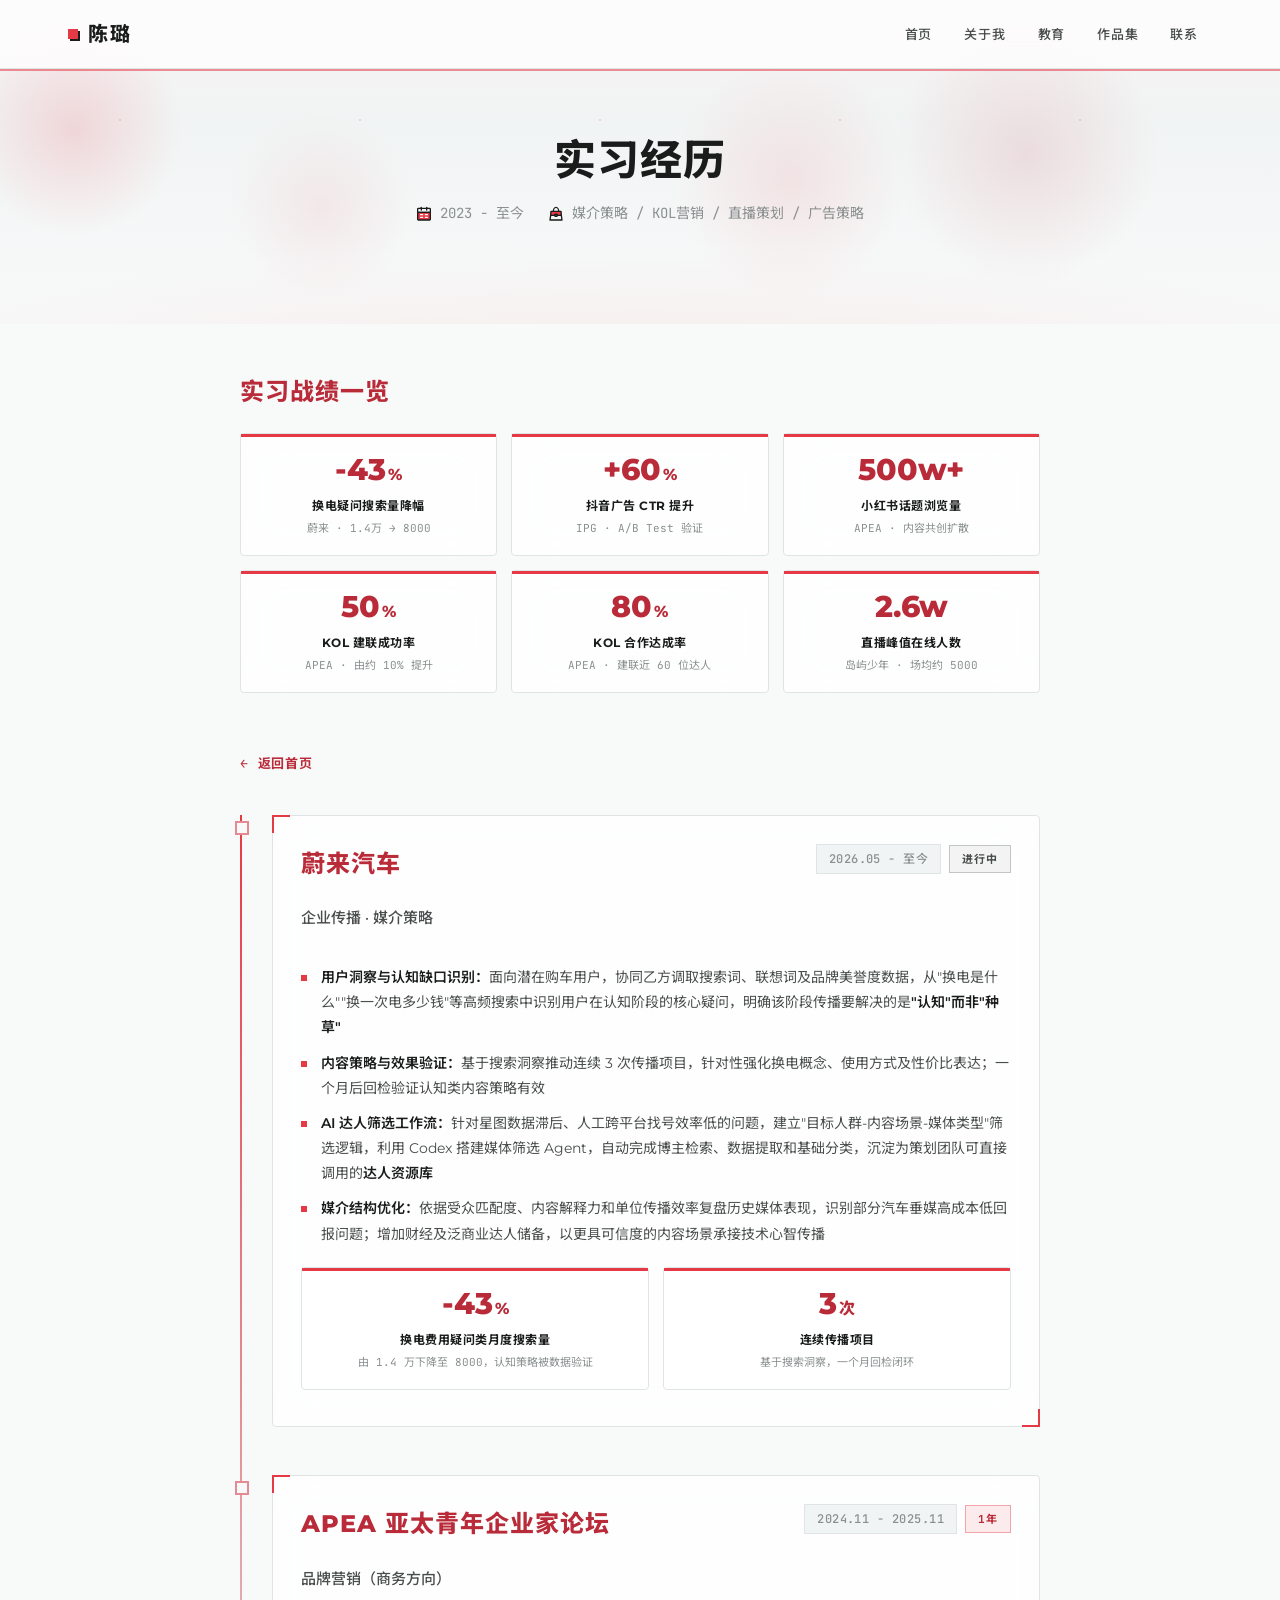
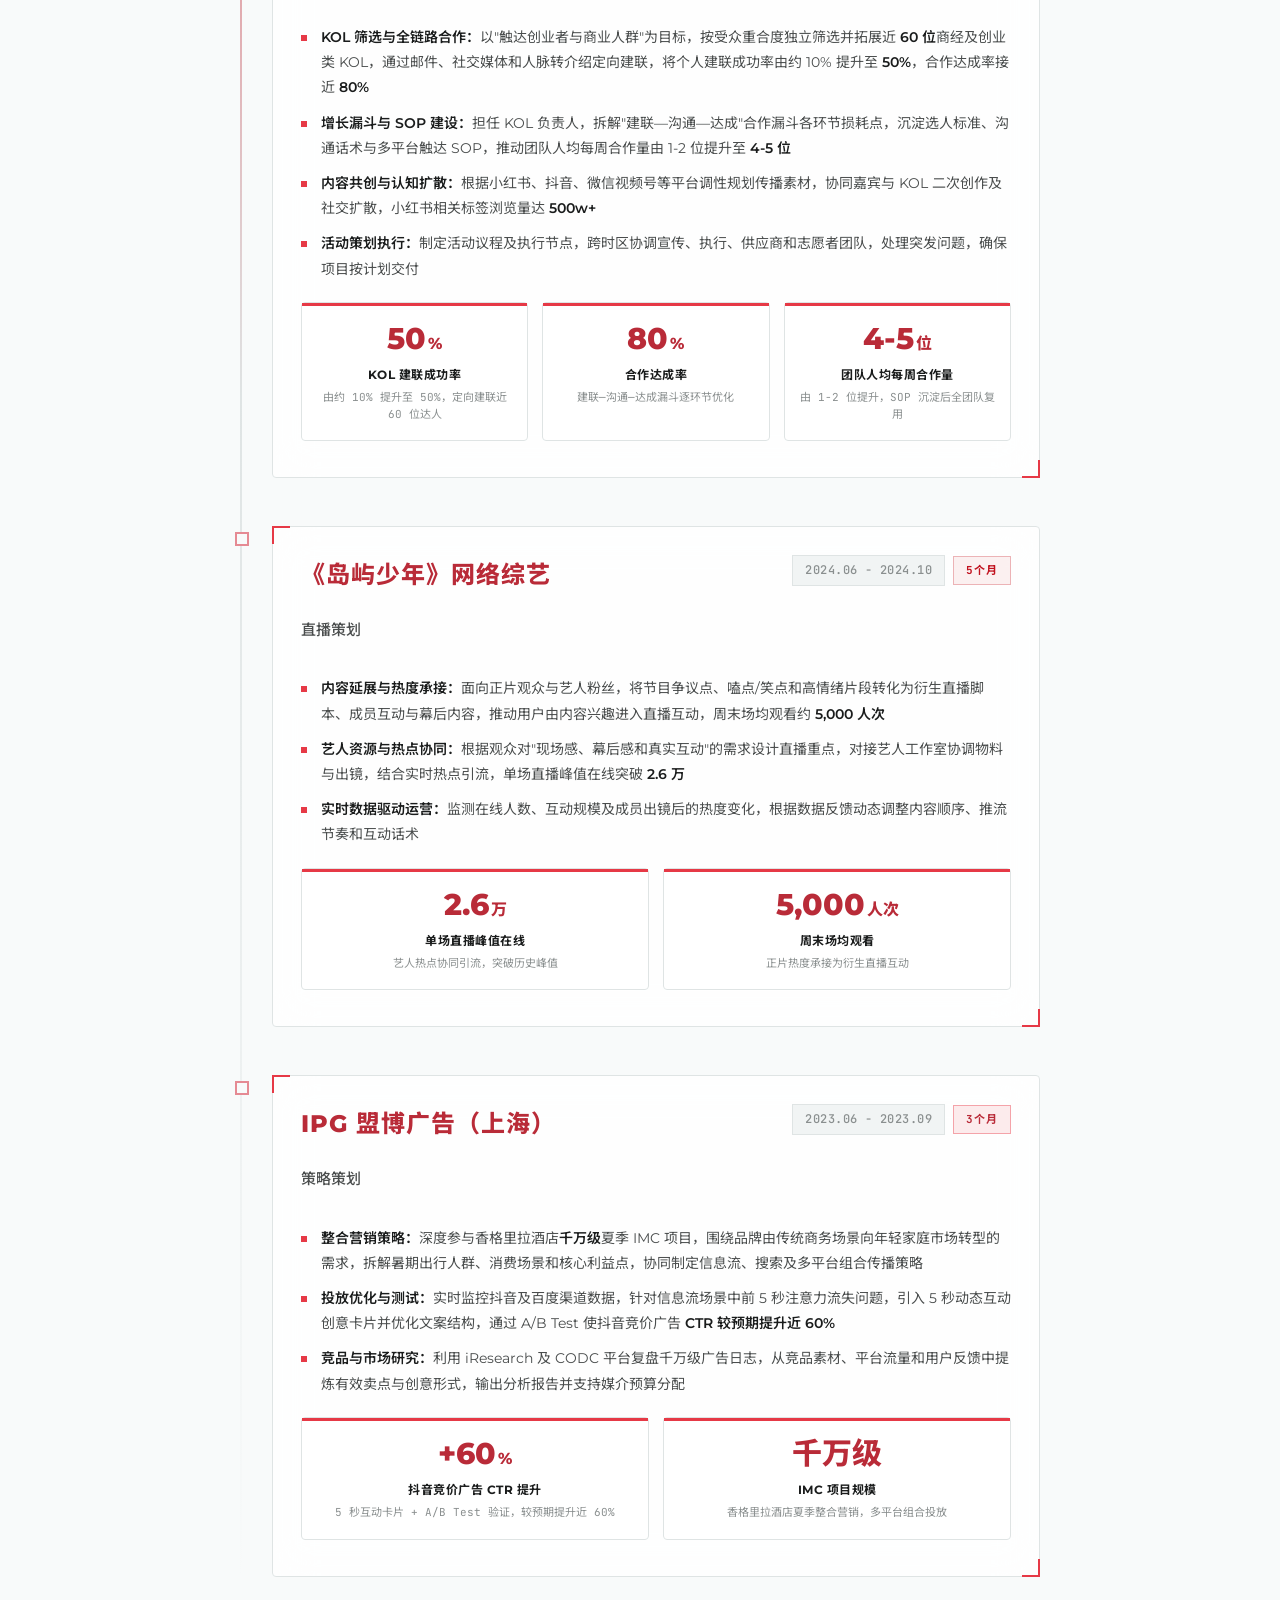
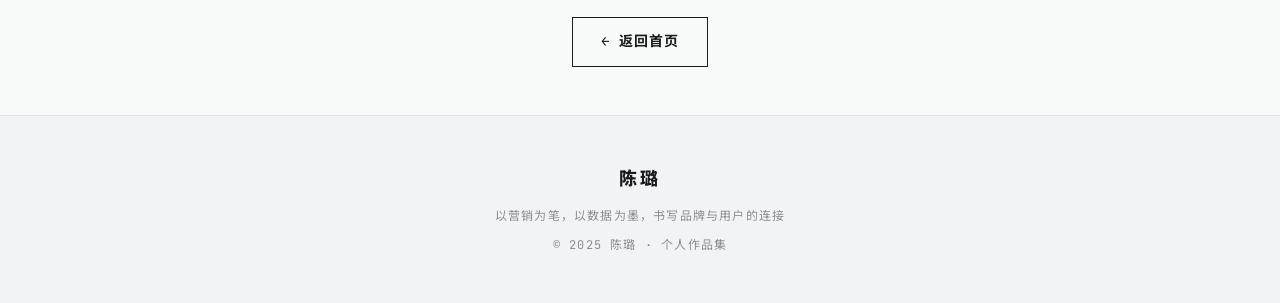
==== commit eaba9ea0: "Add files via upload" ====
--- a/experience.html
+++ b/experience.html
@@ -5,28 +5,6 @@
     <meta name="viewport" content="width=device-width, initial-scale=1.0">
     <title>实习经历 · 陈璐</title>
     <link rel="stylesheet" href="style.css">
-    <style>
-        .detail-hero { min-height: 50vh; display: flex; align-items: center; justify-content: center; position: relative; padding: 80px 24px 40px; }
-        .detail-hero-bg { position: absolute; inset: 0; background: linear-gradient(180deg, var(--bg-secondary), var(--bg-deep)); z-index: 0; }
-        .detail-hero-bg::before { content: ''; position: absolute; bottom: 0; left: 0; right: 0; height: 50%; background: radial-gradient(ellipse 80% 40% at 50% 100%, rgba(42,37,32,0.5) 0%, transparent 70%); }
-        .detail-hero-content { position: relative; z-index: 1; text-align: center; max-width: 800px; }
-        .detail-hero .hero-seal { margin-bottom: 20px; }
-        .detail-hero .section-title { margin-bottom: 16px; }
-        .detail-meta { display: flex; justify-content: center; gap: 24px; flex-wrap: wrap; color: var(--text-muted); font-size: 14px; margin-bottom: 24px; }
-        .detail-meta span { display: flex; align-items: center; gap: 6px; }
-        .detail-section { padding: 48px 24px; }
-        .detail-section-alt { background: var(--bg-secondary); }
-        .detail-content { max-width: 800px; margin: 0 auto; }
-        .detail-content h3 { font-family: var(--font-display); font-size: 24px; font-weight: 800; color: var(--gold); margin-bottom: 20px; letter-spacing: 2px; }
-        .detail-content h4 { font-size: 17px; font-weight: 700; color: var(--text-primary); margin: 28px 0 12px; letter-spacing: 1px; }
-        .detail-content p { font-size: 15px; color: var(--text-secondary); line-height: 2; margin-bottom: 16px; }
-        .detail-content ul { list-style: none; padding: 0; margin-bottom: 20px; }
-        .detail-content li { position: relative; padding-left: 20px; margin-bottom: 10px; font-size: 14px; line-height: 1.8; color: var(--text-secondary); }
-        .detail-content li::before { content: ''; position: absolute; left: 0; top: 10px; width: 5px; height: 5px; border-radius: 50%; background: var(--gold-dim); }
-        .detail-content strong { color: var(--text-primary); font-weight: 600; }
-        .back-link { display: inline-flex; align-items: center; gap: 8px; color: var(--gold-dim); text-decoration: none; font-size: 14px; transition: all 0.3s ease; margin-bottom: 40px; }
-        .back-link:hover { color: var(--gold); }
-    </style>
 </head>
 <body>
 
@@ -63,7 +41,7 @@
     <section class="detail-section" style="padding-bottom: 0;">
         <div class="detail-content reveal">
             <h3>实习战绩一览</h3>
-            <div class="metric-row">
+            <div class="metric-row metric-row-six">
                 <div class="metric-card">
                     <div class="metric-num">-43<span class="metric-unit">%</span></div>
                     <div class="metric-label">换电疑问搜索量降幅</div>
@@ -78,6 +56,11 @@
                     <div class="metric-num">500w+</div>
                     <div class="metric-label">小红书话题浏览量</div>
                     <div class="metric-note">APEA · 内容共创扩散</div>
+                </div>
+                <div class="metric-card">
+                    <div class="metric-num">50<span class="metric-unit">%</span></div>
+                    <div class="metric-label">KOL 建联成功率</div>
+                    <div class="metric-note">APEA · 由约 10% 提升</div>
                 </div>
                 <div class="metric-card">
                     <div class="metric-num">80<span class="metric-unit">%</span></div>
--- a/style.css
+++ b/style.css
@@ -353,6 +353,10 @@
 
 /* ========== METRIC HIGHLIGHT 数据亮点 ========== */
 .metric-row { display: grid; grid-template-columns: repeat(auto-fit, minmax(150px, 1fr)); gap: 14px; margin: 20px 0 8px; }
+/* 六卡战绩墙：桌面端 3×2 对称排列 */
+.metric-row-six { grid-template-columns: repeat(3, 1fr); }
+@media (max-width: 768px) { .metric-row-six { grid-template-columns: repeat(2, 1fr); } }
+@media (max-width: 480px) { .metric-row-six { grid-template-columns: 1fr; } }
 .metric-card {
     background: var(--bg-card); backdrop-filter: blur(20px);
     border: 1px solid var(--border-color); border-radius: 4px;
@@ -413,13 +417,12 @@
 
 /* ========== DETAIL PAGE ========== */
 .detail-hero {
-    min-height: 50vh; display: flex; align-items: center; justify-content: center;
-    position: relative; padding: 80px 24px 40px;
+    min-height: 36vh; display: flex; align-items: center; justify-content: center;
+    position: relative; padding: 96px 24px 36px; overflow: hidden;
 }
 .detail-hero-bg {
     position: absolute; inset: 0; z-index: 0;
-    background: linear-gradient(180deg, rgba(230, 57, 70, 0.055) 0%, var(--bg-secondary) 42%, var(--bg-primary) 100%);
-    border-bottom: 1px solid rgba(230, 57, 70, 0.14);
+    background: linear-gradient(180deg, rgba(230, 57, 70, 0.045) 0%, var(--bg-secondary) 38%, var(--bg-primary) 96%);
 }
 /* 柔光光斑缓慢漂移（大团模糊红光，呼吸感） */
 .detail-hero-bg::before {
@@ -438,20 +441,21 @@
     50%  { transform: translate3d(2.5%, -3%, 0) scale(1.05); opacity: 1; }
     100% { transform: translate3d(-2.5%, 2%, 0) scale(0.97); opacity: 0.9; }
 }
-/* 稀疏微尘缓缓上升（低透明、大间距、速度慢 = 高级感的关键） */
+/* 光子流：一道柔和对角光带缓慢扫过 + 稀疏微尘缓缓上升 */
 .detail-hero-bg::after {
-    content: ''; position: absolute; inset: 0; opacity: 0.5;
+    content: ''; position: absolute; inset: 0; opacity: 0.6;
     background-image:
+        linear-gradient(115deg, transparent 42%, rgba(230, 57, 70, 0.045) 47%, rgba(230, 57, 70, 0.10) 50%, rgba(230, 57, 70, 0.045) 53%, transparent 58%),
         radial-gradient(circle, rgba(230, 57, 70, 0.30) 1px, transparent 1.4px),
         radial-gradient(circle, rgba(185, 43, 56, 0.22) 1.4px, transparent 1.8px);
-    background-size: 240px 240px, 360px 360px;
-    background-position: 0 0, 120px 180px;
-    animation: hero-dust-rise 60s linear infinite;
+    background-size: 280% 100%, 240px 240px, 360px 360px;
+    background-position: 135% 0, 0 0, 120px 180px;
+    animation: hero-stream-flow 40s linear infinite;
     pointer-events: none;
 }
-@keyframes hero-dust-rise {
-    from { background-position: 0 0, 120px 180px; }
-    to   { background-position: 240px -480px, 480px -540px; }
+@keyframes hero-stream-flow {
+    from { background-position: 135% 0, 0 0, 120px 180px; }
+    to   { background-position: -135% 0, 240px -480px, 480px -540px; }
 }
 @media (prefers-reduced-motion: reduce) {
     .detail-hero-bg::before, .detail-hero-bg::after { animation: none; }
@@ -592,9 +596,15 @@
 .hero-avatar {
     height: min(64vh, 580px); width: auto; display: block;
     transform-origin: 50% 100%;
-    filter: drop-shadow(0 20px 30px rgba(26, 28, 28, 0.14));
     animation: avatar-in 1.1s cubic-bezier(0.22, 1, 0.36, 1) 0.7s both,
                avatar-float 5.5s ease-in-out 2s infinite;
+}
+/* 贴地椭圆浅影（替代 drop-shadow，避免悬空黑团） */
+.hero-avatar-wrap::after {
+    content: ''; position: absolute; left: 50%; bottom: -6px;
+    width: 62%; height: 20px; transform: translateX(-50%);
+    background: radial-gradient(ellipse 50% 50% at 50% 50%, rgba(26, 28, 28, 0.10) 0%, transparent 70%);
+    pointer-events: none;
 }
 @keyframes avatar-in {
     from { opacity: 0; transform: translateY(60px) scale(0.96); }
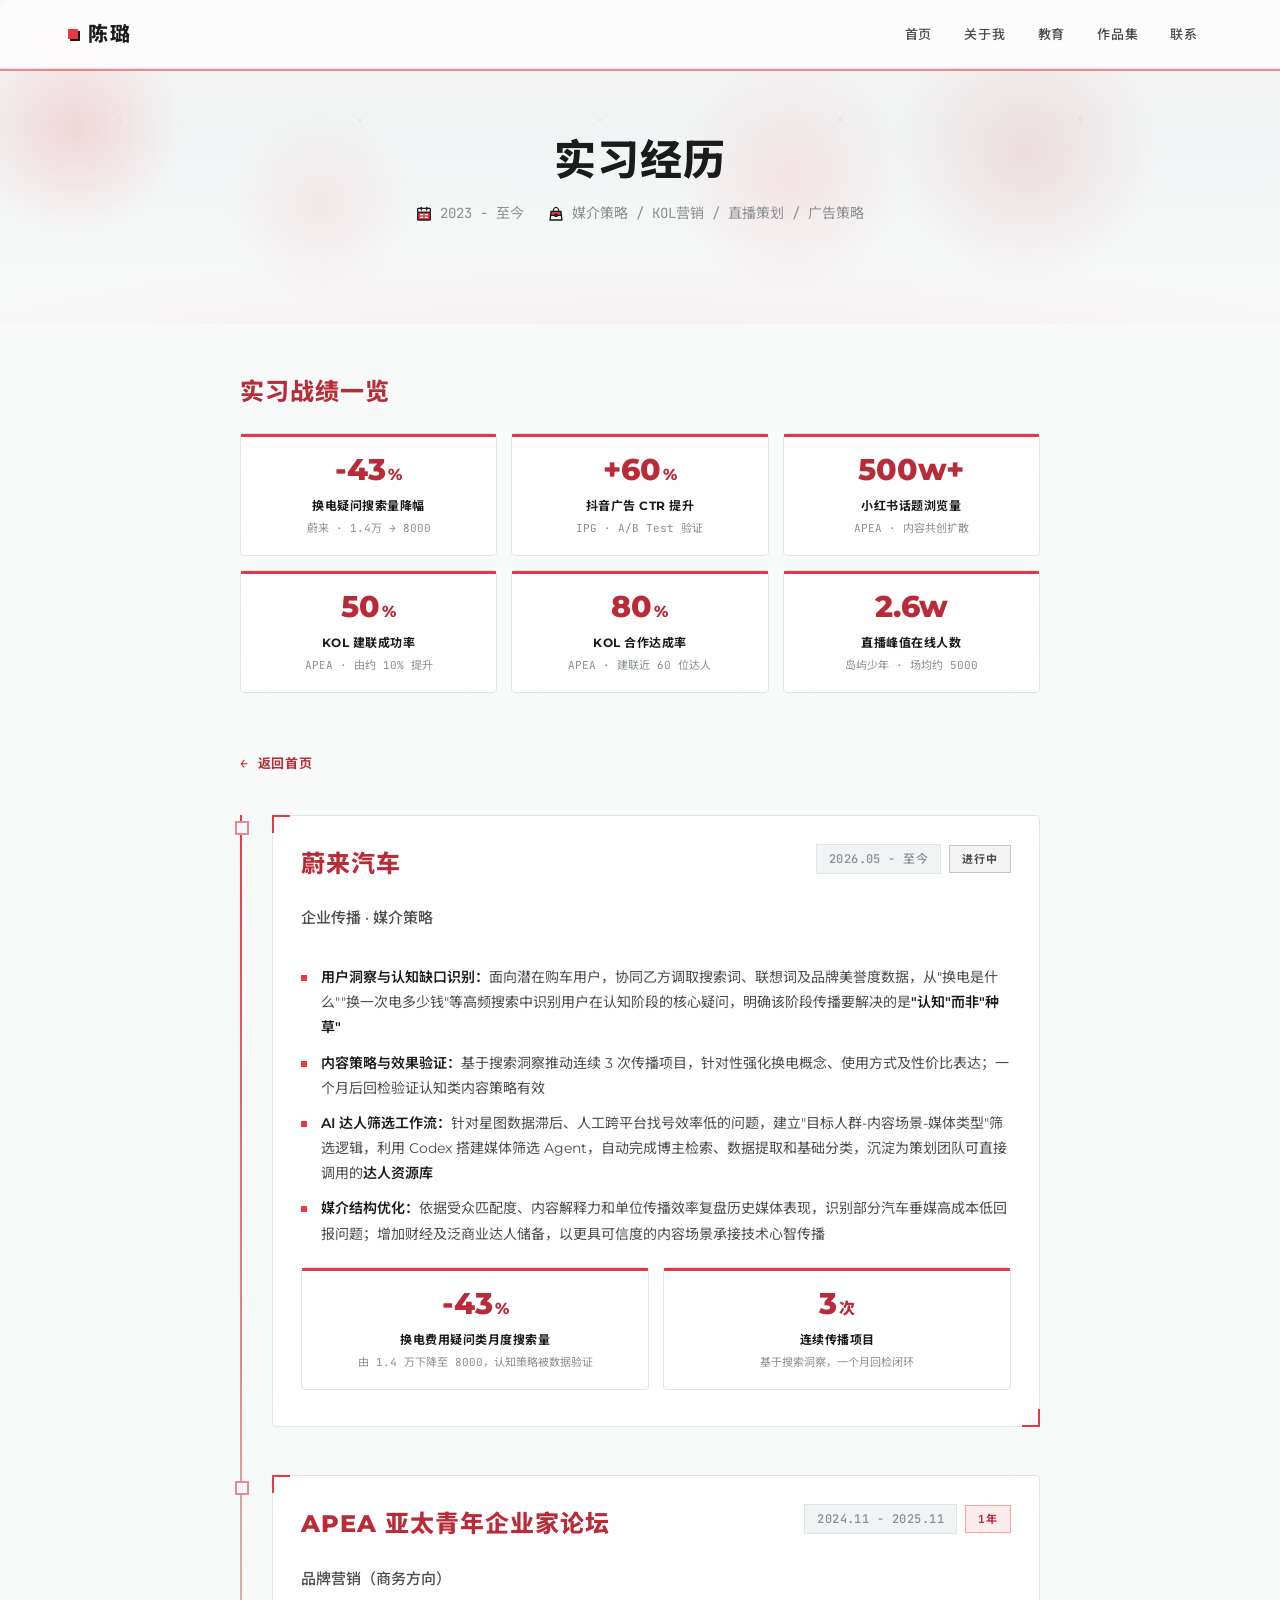
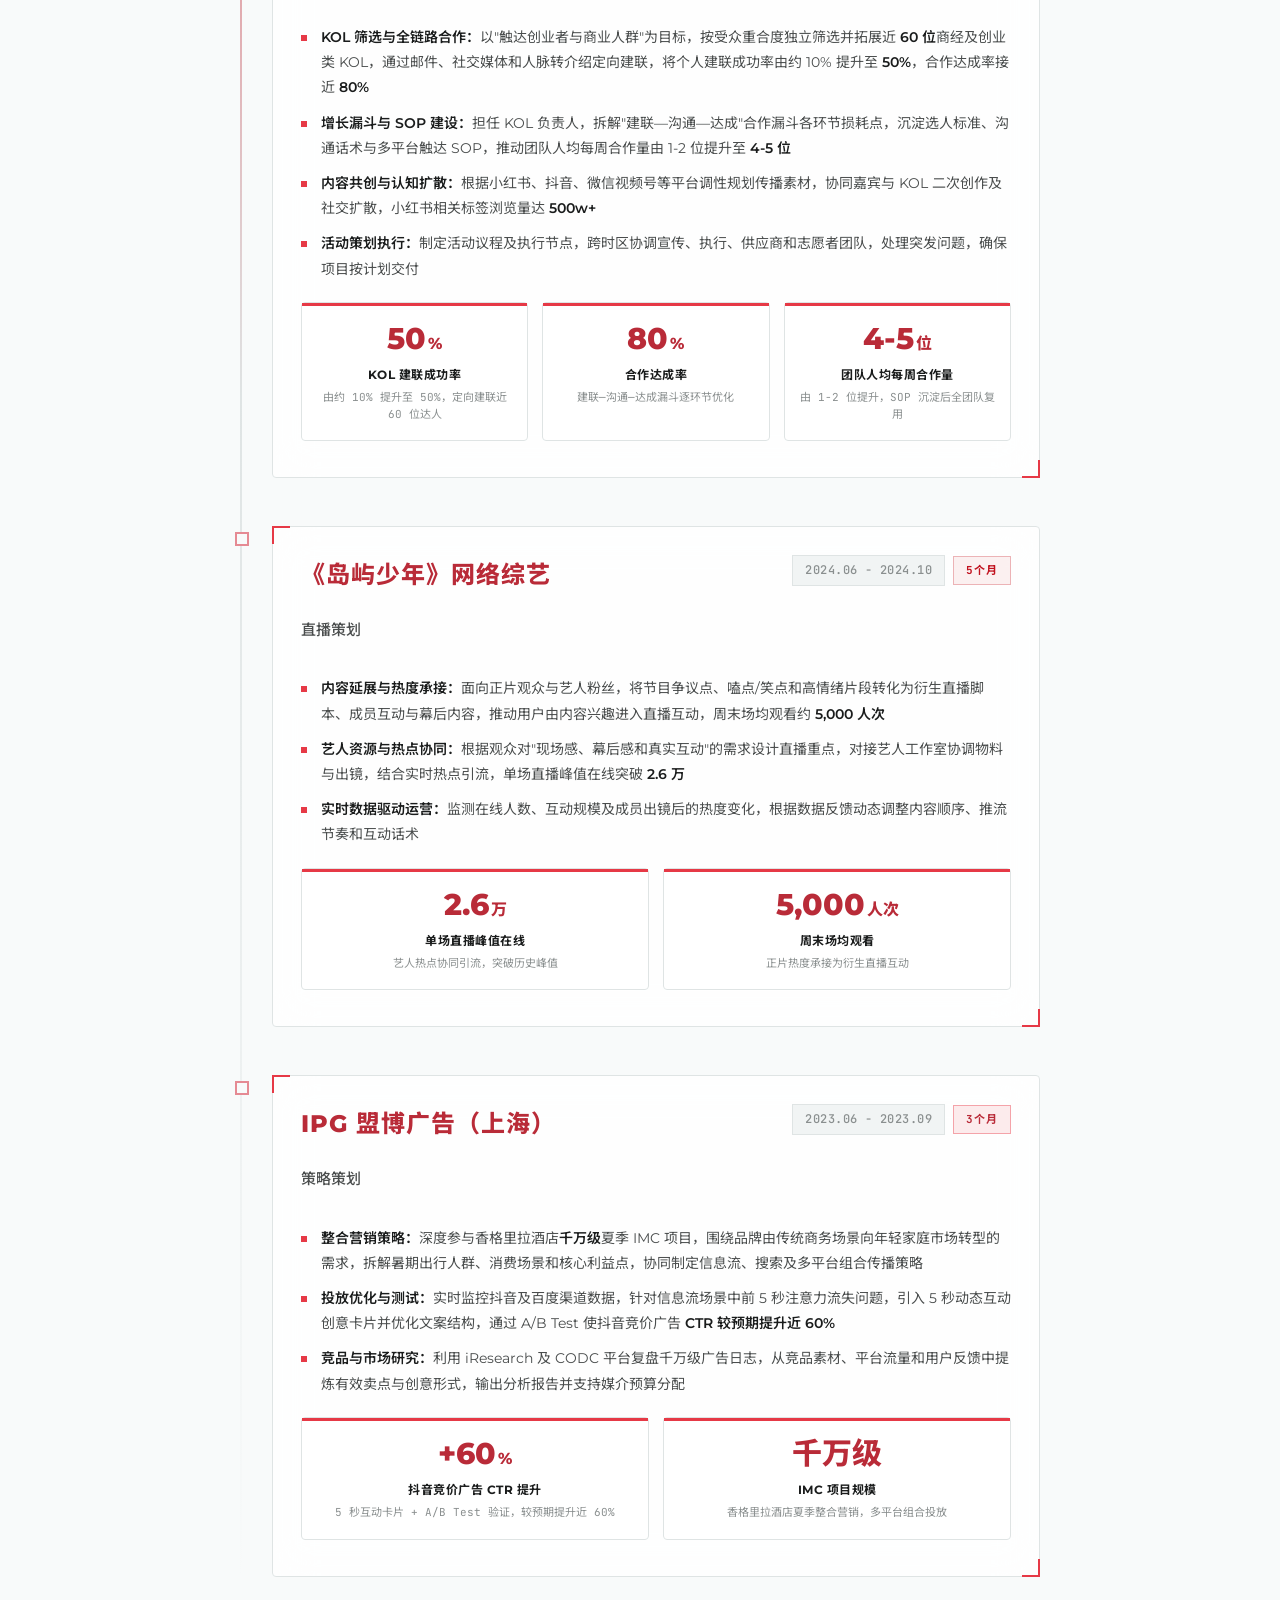
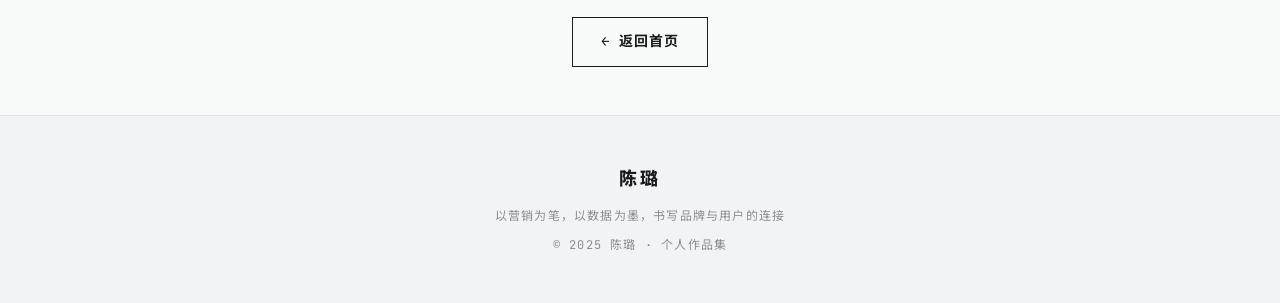
==== commit 898c7252: "Add files via upload" ====
--- a/experience.html
+++ b/experience.html
@@ -257,5 +257,6 @@
     </script>
     <script src="page-toc.js" defer></script>
     <script src="cursor.js" defer></script>
+<script src="interactions.js" defer></script>
 </body>
 </html>
--- a/style.css
+++ b/style.css
@@ -689,3 +689,175 @@
 @media (pointer: coarse) {
     .cursor-dot, .cursor-ring { display: none; }
 }
+
+/* ========== EASTER EGG 彩蛋小组件（gaming.html → gaming-ideas.html） ========== */
+.egg-card {
+    position: relative; margin-top: 20px; padding: 22px 28px;
+    background: #1A1C1C; border: 1px dashed rgba(230, 57, 70, 0.55);
+    cursor: pointer; overflow: hidden; transition: border-color 0.3s ease, transform 0.3s ease;
+}
+.egg-card:hover { border-color: var(--gold-light); transform: translateY(-2px); }
+.egg-scan {
+    position: absolute; top: 0; bottom: 0; width: 120px; left: -140px;
+    background: linear-gradient(90deg, transparent, rgba(230, 57, 70, 0.16), transparent);
+    animation: egg-scan 3.2s linear infinite; pointer-events: none;
+}
+@keyframes egg-scan { from { left: -140px; } to { left: 110%; } }
+.egg-inner { position: relative; z-index: 1; display: flex; align-items: center; gap: 18px; }
+.egg-dot {
+    width: 10px; height: 10px; border-radius: 50%; background: var(--gold-light); flex-shrink: 0;
+    animation: egg-blink 1.6s ease-in-out infinite;
+}
+@keyframes egg-blink {
+    0%, 100% { opacity: 1; box-shadow: 0 0 0 0 rgba(230, 57, 70, 0.5); }
+    50% { opacity: 0.35; box-shadow: 0 0 0 8px rgba(230, 57, 70, 0); }
+}
+.egg-title { font-family: var(--font-mono); color: #F8FAFA; font-size: 18px; font-weight: 700; letter-spacing: 0.3em; }
+.egg-sub { font-family: var(--font-mono); color: rgba(248, 250, 250, 0.45); font-size: 11px; letter-spacing: 0.14em; margin-top: 5px; }
+.egg-cta { margin-left: auto; font-family: var(--font-mono); color: var(--gold-light); font-size: 12px; font-weight: 700; letter-spacing: 0.12em; white-space: nowrap; }
+.egg-particle { position: fixed; z-index: 9999; pointer-events: none; }
+.egg-ring {
+    position: fixed; z-index: 9998; width: 60px; height: 60px;
+    border: 2px solid rgba(230, 57, 70, 0.8); border-radius: 50%; pointer-events: none;
+}
+.egg-flash {
+    position: fixed; inset: 0; background: #FFFFFF; opacity: 0;
+    pointer-events: none; z-index: 9997; transition: opacity 0.18s ease-out 0.25s;
+}
+.egg-flash.on { opacity: 0.92; }
+/* 抵达灵感页的白场渐隐 */
+.egg-veil { position: fixed; inset: 0; background: #FFFFFF; z-index: 10000; pointer-events: none; opacity: 0; }
+body.egg-arrive .egg-veil { animation: egg-veil-out 0.9s ease-out forwards; }
+@keyframes egg-veil-out { from { opacity: 0.95; } to { opacity: 0; } }
+@media (prefers-reduced-motion: reduce) {
+    .egg-scan, .egg-dot { animation: none; }
+    body.egg-arrive .egg-veil { animation: none; }
+}
+
+/* ========== 灵感页内容组件（gaming-ideas.html） ========== */
+.idea-quote {
+    border-left: 3px solid var(--gold-light); background: rgba(230, 57, 70, 0.05);
+    padding: 18px 22px; font-size: 16px; line-height: 1.9; color: var(--text-primary); margin: 16px 0 24px;
+}
+.idea-quote .idea-quote-src { display: block; margin-top: 8px; font-family: var(--font-mono); font-size: 11px; color: var(--text-muted); letter-spacing: 0.1em; }
+.idea-table { width: 100%; border-collapse: collapse; margin: 16px 0 28px; font-size: 13.5px; }
+.idea-table th {
+    font-family: var(--font-mono); font-size: 11px; letter-spacing: 0.1em; text-align: left;
+    color: var(--gold); padding: 10px 12px; border-bottom: 2px solid var(--gold-light);
+    background: rgba(230, 57, 70, 0.05); white-space: nowrap;
+}
+.idea-table td { padding: 10px 12px; border-bottom: 1px solid var(--border-color); color: var(--text-secondary); line-height: 1.7; vertical-align: top; }
+.idea-table tr:hover td { background: rgba(230, 57, 70, 0.03); }
+.idea-table td:first-child { color: var(--text-primary); font-weight: 600; }
+.idea-hook-row { display: grid; grid-template-columns: repeat(auto-fit, minmax(200px, 1fr)); gap: 14px; margin: 16px 0 28px; }
+.idea-hook {
+    border: 1px solid var(--border-color); border-top: 3px solid var(--gold-light);
+    padding: 16px 18px; font-size: 14px; line-height: 1.8; color: var(--text-primary);
+    background: var(--bg-card); transition: all 0.3s ease;
+}
+.idea-hook:hover { border-color: var(--gold-dim); box-shadow: 3px 3px 0 0 rgba(230, 57, 70, 0.25); }
+.idea-hook .idea-hook-tag { display: block; font-family: var(--font-mono); font-size: 10px; color: var(--gold); letter-spacing: 0.14em; margin-bottom: 8px; }
+@media (max-width: 640px) {
+    .idea-table { font-size: 12.5px; }
+    .idea-table th, .idea-table td { padding: 8px 8px; }
+    .egg-cta { display: none; }
+}
+
+/* ========== 灵感页概念氛围图 ========== */
+.idea-figure { margin: 20px 0 28px; }
+.idea-figure img { display: block; width: 100%; border: 1px solid var(--border-color); }
+.idea-figure figcaption { font-family: var(--font-mono); font-size: 11px; color: var(--text-muted); letter-spacing: 0.1em; margin-top: 8px; }
+.idea-figure-row { display: grid; grid-template-columns: 1fr 1fr; gap: 14px; margin: 20px 0 28px; }
+.idea-figure-row .idea-figure { margin: 0; }
+@media (max-width: 640px) { .idea-figure-row { grid-template-columns: 1fr; } }
+
+/* ========== 营销思路折叠分析模块（gaming-nishui.html 等） ========== */
+.triad-row { display: grid; grid-template-columns: repeat(3, 1fr); gap: 14px; margin: 20px 0 8px; }
+.triad {
+    border: 1px solid var(--border-color); border-top: 3px solid var(--gold-light);
+    padding: 20px 22px; background: var(--bg-card); transition: all 0.3s ease;
+}
+.triad:hover { border-color: var(--gold-dim); box-shadow: 3px 3px 0 0 rgba(230, 57, 70, 0.22); }
+.triad-num { font-family: var(--font-mono); font-size: 22px; font-weight: 700; color: var(--gold-light); letter-spacing: 0.06em; }
+.triad-title { font-family: var(--font-display); font-size: 16px; font-weight: 700; color: var(--text-primary); margin: 10px 0 10px; }
+.triad p { font-size: 13.5px; color: var(--text-secondary); line-height: 1.8; margin: 0; }
+.triad-note { margin-top: 12px; padding-top: 10px; border-top: 1px dashed var(--border-color); font-size: 12.5px; line-height: 1.7; color: var(--gold); font-weight: 600; }
+@media (max-width: 768px) { .triad-row { grid-template-columns: 1fr; } }
+
+.acc { border: 1px solid var(--border-color); background: var(--bg-card); margin-bottom: 14px; transition: border-color 0.3s ease, box-shadow 0.3s ease; }
+.acc:hover { border-color: var(--gold-dim); }
+.acc[open] { border-color: var(--gold-light); box-shadow: 4px 4px 0 0 rgba(230, 57, 70, 0.16); }
+.acc-head { display: flex; align-items: center; gap: 16px; padding: 18px 22px; cursor: pointer; list-style: none; user-select: none; }
+.acc-head::-webkit-details-marker { display: none; }
+.acc-num {
+    font-family: var(--font-mono); font-size: 11px; font-weight: 700; letter-spacing: 0.1em;
+    color: #FFFFFF; background: var(--gold-light); padding: 5px 10px; white-space: nowrap; flex-shrink: 0;
+}
+.acc-titles { flex: 1; min-width: 0; }
+.acc-title { display: block; font-family: var(--font-display); font-size: 17px; font-weight: 700; color: var(--text-primary); }
+.acc-sub { display: block; font-size: 12.5px; color: var(--text-muted); margin-top: 3px; line-height: 1.6; }
+.acc-toggle {
+    font-family: var(--font-mono); font-size: 11px; color: var(--gold); letter-spacing: 0.1em;
+    white-space: nowrap; display: flex; align-items: center; gap: 6px; flex-shrink: 0;
+}
+.acc-toggle::before { content: '+'; font-size: 15px; font-weight: 700; transition: transform 0.3s ease; }
+.acc[open] .acc-toggle::before { transform: rotate(45deg); }
+.acc-body { display: grid; grid-template-rows: 0fr; transition: grid-template-rows 0.45s cubic-bezier(0.22, 1, 0.36, 1); }
+.acc[open] .acc-body { grid-template-rows: 1fr; }
+.acc-body-in { overflow: hidden; }
+.acc-inner { margin: 0 22px; padding: 18px 0 22px; border-top: 1px dashed var(--border-color); }
+.abd-row { display: flex; gap: 14px; padding: 9px 0; border-bottom: 1px solid var(--border-color); }
+.abd-row:last-of-type { border-bottom: none; }
+.abd-label {
+    font-family: var(--font-mono); font-size: 11px; font-weight: 700; color: var(--gold);
+    letter-spacing: 0.12em; width: 64px; flex-shrink: 0; padding-top: 3px;
+}
+.abd-text { font-size: 14px; color: var(--text-secondary); line-height: 1.8; }
+.abd-text strong { color: var(--text-primary); }
+.acc-judge {
+    margin-top: 14px; border-left: 3px solid var(--gold-light); background: rgba(230, 57, 70, 0.05);
+    padding: 14px 18px; font-size: 14px; line-height: 1.8; color: var(--text-primary);
+}
+.acc-judge .acc-judge-tag { display: block; font-family: var(--font-mono); font-size: 10px; font-weight: 700; color: var(--gold); letter-spacing: 0.14em; margin-bottom: 6px; }
+.chain-row { display: grid; grid-template-columns: repeat(3, 1fr); gap: 12px; margin: 14px 0 4px; }
+.chain-step { background: var(--bg-secondary); padding: 12px 14px; font-size: 13px; line-height: 1.7; color: var(--text-secondary); }
+.chain-step .chain-tag { display: block; font-family: var(--font-mono); font-size: 10px; font-weight: 700; color: var(--gold); letter-spacing: 0.14em; margin-bottom: 6px; }
+@media (max-width: 768px) { .chain-row { grid-template-columns: 1fr; } }
+@media (max-width: 640px) {
+    .acc-head { gap: 12px; padding: 16px 16px; }
+    .acc-inner { margin: 0 16px; }
+    .acc-toggle span { display: none; }
+    .abd-row { flex-direction: column; gap: 4px; }
+    .abd-label { width: auto; }
+}
+
+/* 四卡 2×2 变体（国际服页「四个入口」） */
+.triad-row.triad-four { grid-template-columns: repeat(2, 1fr); }
+@media (max-width: 640px) { .triad-row.triad-four { grid-template-columns: 1fr; } }
+
+/* 九个问题 · 方法论自检清单（洞察页） */
+.nine-q { display: grid; grid-template-columns: repeat(3, 1fr); gap: 14px; margin: 18px 0 6px; counter-reset: nineq; }
+.nine-q-item { border: 1px solid var(--border-color); background: var(--bg-card); padding: 16px 18px; transition: border-color 0.3s ease, box-shadow 0.3s ease; }
+.nine-q-item:hover { border-color: var(--gold-dim); box-shadow: 3px 3px 0 0 rgba(230, 57, 70, 0.22); }
+.nine-q-item::before {
+    counter-increment: nineq; content: "Q" counter(nineq, decimal-leading-zero);
+    display: block; font-family: var(--font-mono); font-size: 15px; font-weight: 700;
+    color: var(--gold-light); letter-spacing: 0.08em; margin-bottom: 8px;
+}
+.nine-q-item p { margin: 0; font-size: 13px; line-height: 1.75; color: var(--text-secondary); }
+@media (max-width: 900px) { .nine-q { grid-template-columns: repeat(2, 1fr); } }
+@media (max-width: 640px) { .nine-q { grid-template-columns: 1fr; } }
+
+/* ===== 全站互动组件（interactions.js） ===== */
+/* 卡片倾斜与按钮磁吸的平滑回弹 */
+.tiltable { transition: transform 0.28s cubic-bezier(0.22, 1, 0.36, 1), border-color 0.3s ease, box-shadow 0.3s ease; transform-style: preserve-3d; }
+.magnetic { transition: transform 0.22s cubic-bezier(0.22, 1, 0.36, 1), box-shadow 0.3s ease, border-color 0.3s ease, color 0.3s ease, background 0.3s ease; }
+
+/* 详情页阅读进度条 */
+.read-progress {
+    position: fixed; top: 0; left: 0; height: 3px; width: 0;
+    background: linear-gradient(90deg, var(--gold-light), var(--gold) 60%, #ffb3ba);
+    box-shadow: 0 0 8px 1px rgba(230, 57, 70, 0.45);
+    z-index: 10000; pointer-events: none;
+    transition: width 0.08s linear;
+}
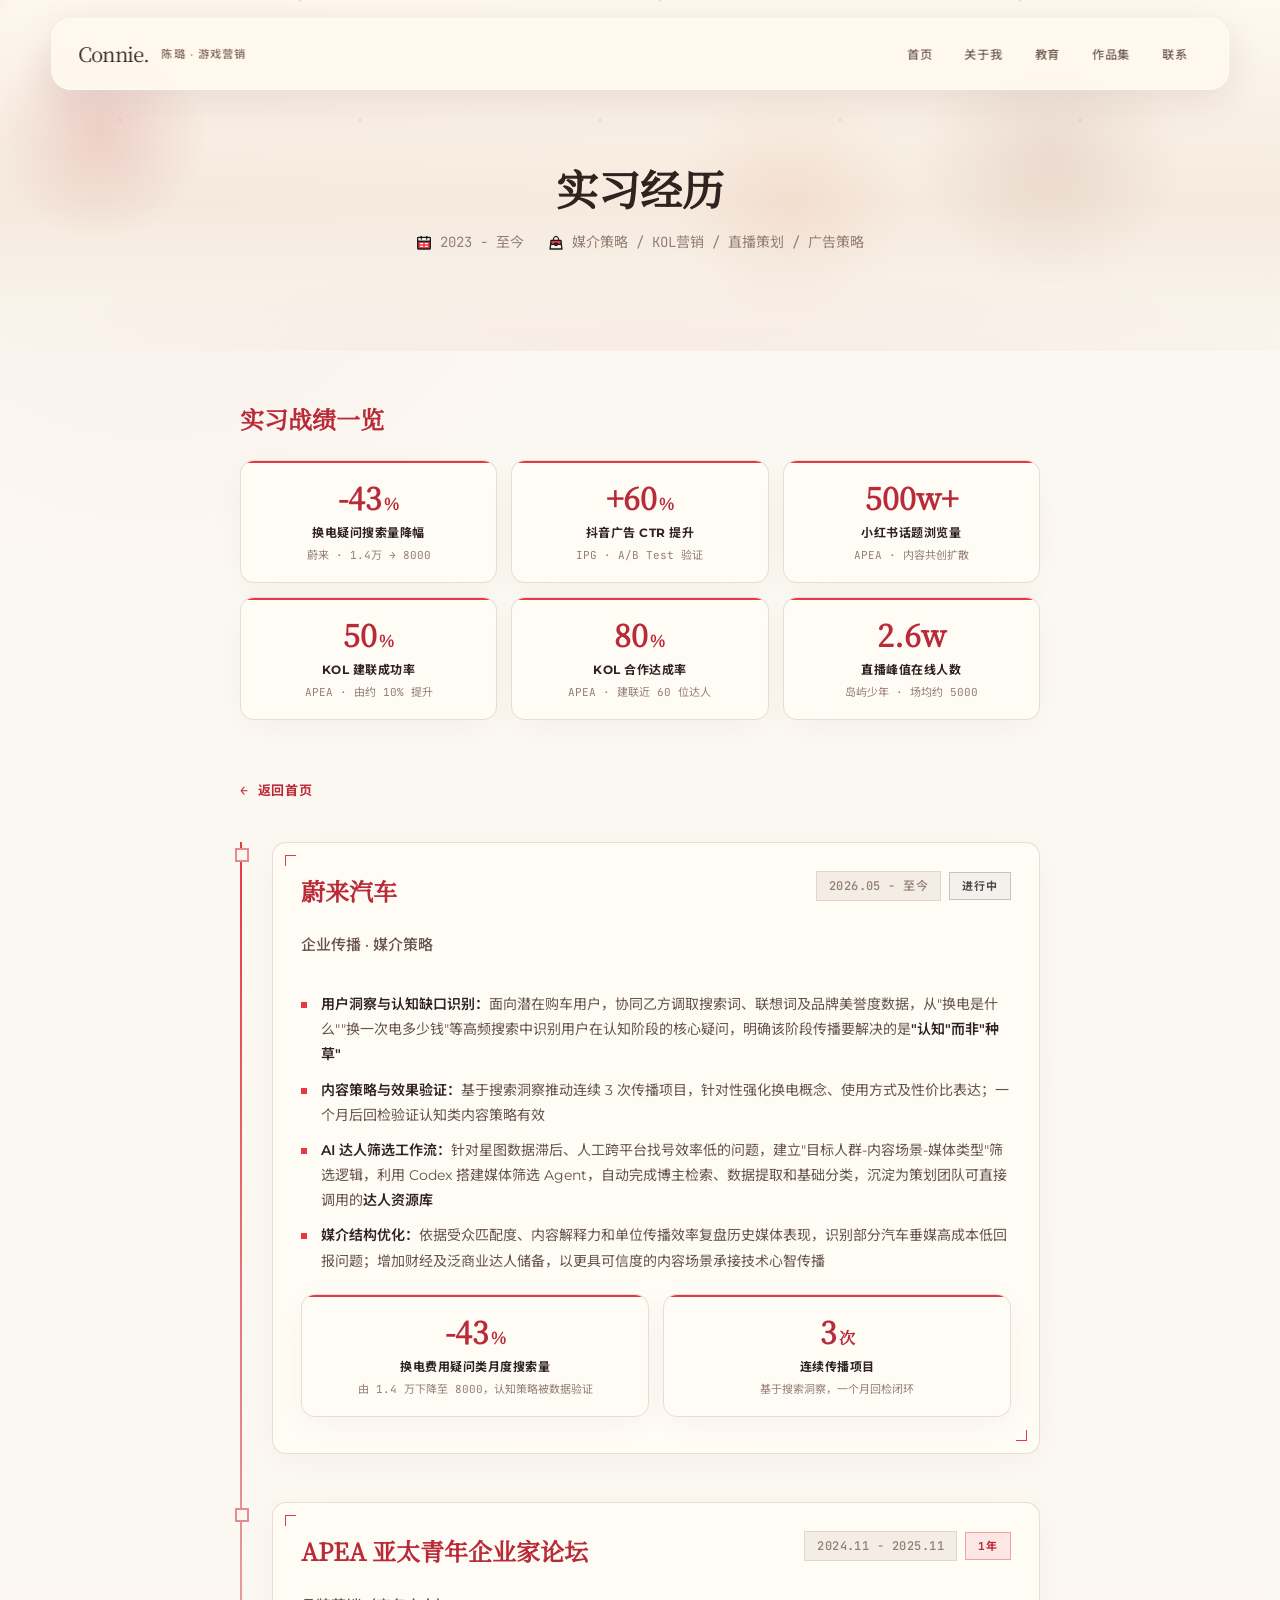
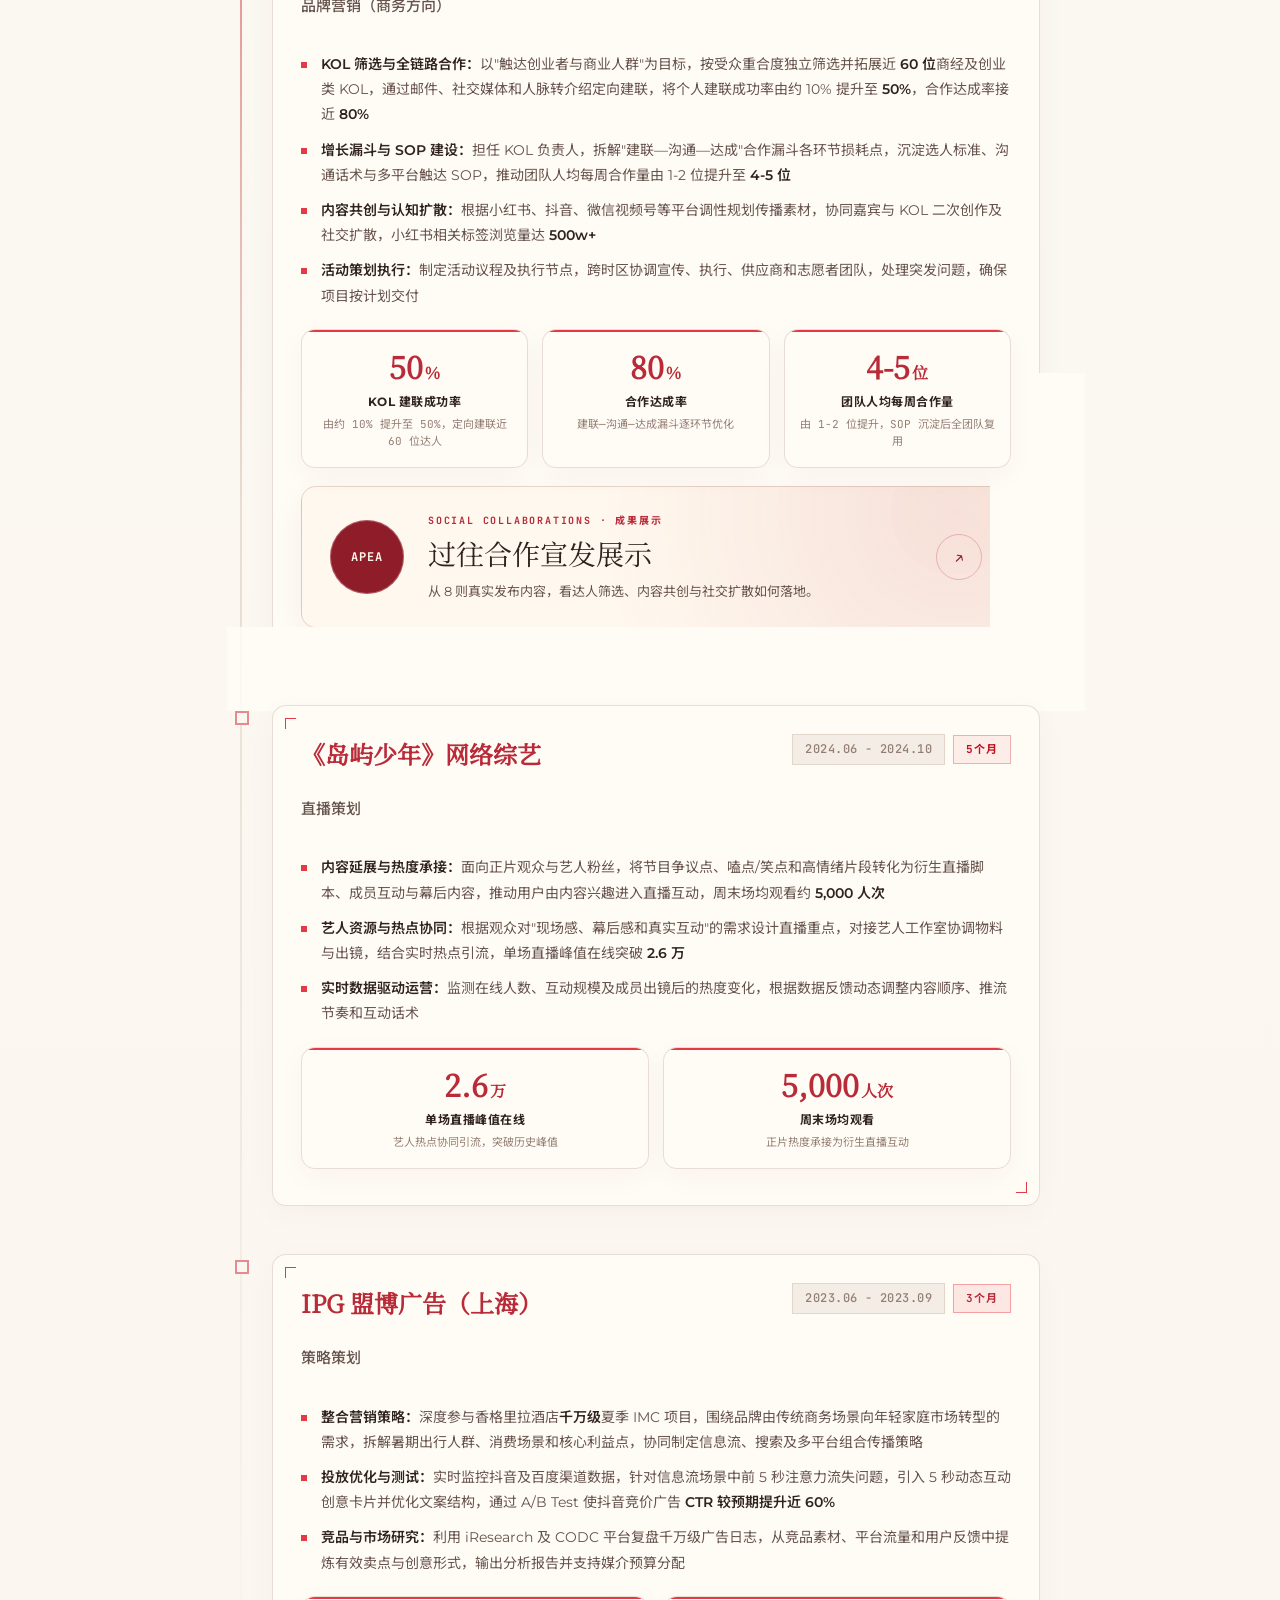
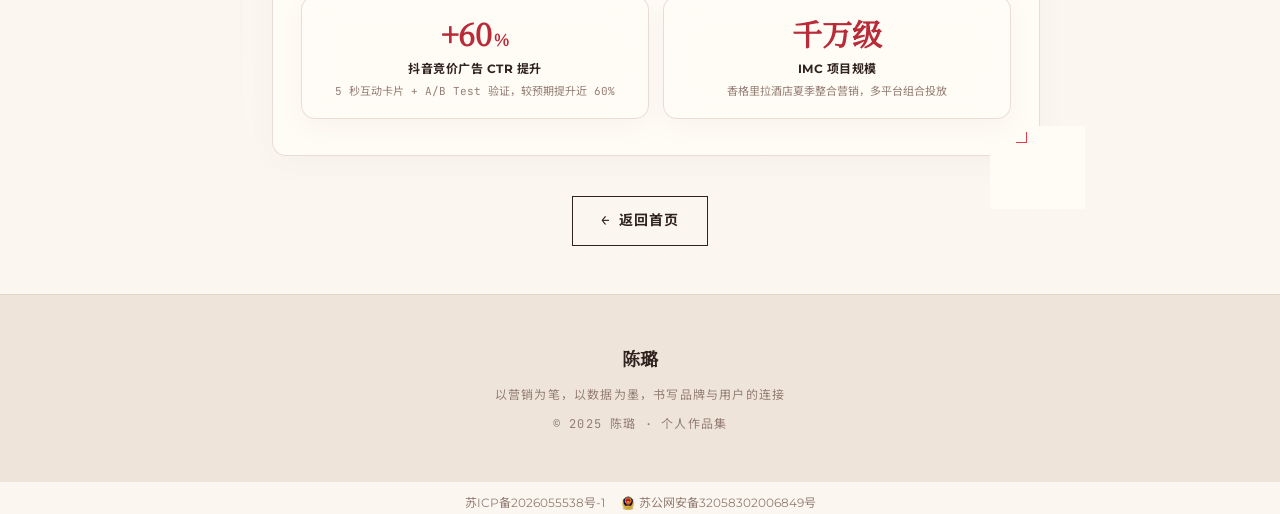
==== commit 0d881bc6: "Unify portfolio styling and add APEA social cases" ====
--- a/experience.html
+++ b/experience.html
@@ -11,7 +11,7 @@
     <!-- Navigation -->
     <nav class="nav">
         <div class="nav-container">
-            <a href="index.html" class="nav-logo">陈璐</a>
+            <a href="index.html" class="nav-logo"><strong>Connie.</strong><span>陈璐 · 游戏营销</span></a>
             <ul class="nav-links" id="navLinks">
                 <li><a href="index.html">首页</a></li>
                 <li><a href="index.html#profile">关于我</a></li>
@@ -115,7 +115,7 @@
                         </div>
                     </div>
                 </div>
-                <div class="exp-item reveal">
+                <div class="exp-item reveal" id="apea">
                     <div class="card exp-card">
                         <div class="card-header">
                             <div>
@@ -151,6 +151,15 @@
                                     <div class="metric-note">由 1-2 位提升，SOP 沉淀后全团队复用</div>
                                 </div>
                             </div>
+                            <a class="apea-history-card" href="apea-collaborations.html" aria-label="查看 APEA 过往社媒合作宣发案例">
+                                <span class="apea-history-mark" aria-hidden="true">APEA</span>
+                                <span class="apea-history-copy">
+                                    <span class="apea-history-kicker">SOCIAL COLLABORATIONS · 成果展示</span>
+                                    <strong>过往合作宣发展示</strong>
+                                    <small>从 8 则真实发布内容，看达人筛选、内容共创与社交扩散如何落地。</small>
+                                </span>
+                                <span class="apea-history-arrow" aria-hidden="true">↗</span>
+                            </a>
                         </div>
                     </div>
                 </div>
@@ -257,6 +266,6 @@
     </script>
     <script src="page-toc.js" defer></script>
     <script src="cursor.js" defer></script>
-<script src="interactions.js" defer></script>
+<script src="interactions.js?v=20260915" defer></script>
 </body>
 </html>
--- a/style.css
+++ b/style.css
@@ -1,18 +1,19 @@
 /* ========== 雷火战术版 v2.1（纯净版） 共享样式 ========== */
 /* 设计规范：tactical_precision_design_system_v2.1_pure.md —— 纯白/冷灰底 + 雷火红 #E63946 + 暗碳黑，无网格，红色括号角 */
 @import url('https://fonts.googleapis.com/css2?family=Montserrat:wght@400;500;600;700;800&family=JetBrains+Mono:wght@500;700&family=Noto+Sans+SC:wght@400;500;700&display=swap');
+@import url('assets/editorial-serif.css');
 
 :root {
     /* Surface 层级（纯净浅底，无网格） */
-    --bg-deep: #F1F4F4;
-    --bg-primary: #F8FAFA;
-    --bg-secondary: #F1F4F4;
-    --bg-card: rgba(255, 255, 255, 0.82);
-    --bg-hover: rgba(255, 255, 255, 0.96);
+    --bg-deep: #EDE4D9;
+    --bg-primary: #FBF7F0;
+    --bg-secondary: #F3EDE5;
+    --bg-card: rgba(255, 252, 246, 0.86);
+    --bg-hover: rgba(255, 250, 243, 0.98);
     /* 文本 */
-    --text-primary: #1A1C1C;
-    --text-secondary: #4A4D4D;
-    --text-muted: #8A8F8F;
+    --text-primary: #30231F;
+    --text-secondary: #66534C;
+    --text-muted: #947E74;
     /* 雷火红（文字级深红 / 容器级品牌红） */
     --gold: #B92B38;
     --gold-light: #E63946;
@@ -25,12 +26,12 @@
     --cinnabar: #C1121F;
     --cinnabar-light: #E63946;
     /* 描边 */
-    --ink: #DFE4E4;
-    --ink-light: #C9CFCF;
-    --border-color: #DFE4E4;
-    --border-hover: #C9CFCF;
-    --shadow-gold: 0 4px 20px rgba(230, 57, 70, 0.10);
-    --font-display: 'Montserrat', 'PingFang SC', 'Noto Sans SC', 'Microsoft YaHei', sans-serif;
+    --ink: #E7DDD2;
+    --ink-light: #D8C9BC;
+    --border-color: #E2D6CA;
+    --border-hover: #CDBBAE;
+    --shadow-gold: 0 12px 34px rgba(111, 51, 42, 0.09);
+    --font-display: 'Noto Serif SC', 'Songti SC', 'Montserrat', serif;
     --font-body: 'Montserrat', 'PingFang SC', 'Noto Sans SC', 'Microsoft YaHei', sans-serif;
     --font-mono: 'JetBrains Mono', 'PingFang SC', 'Noto Sans SC', monospace;
 }
@@ -279,6 +280,36 @@
 .profile-stat:hover { border-color: var(--gold-dim); }
 .profile-stat-value { font-family: var(--font-display); font-weight: 800; font-size: 28px; color: var(--gold); margin-bottom: 4px; }
 .profile-stat-label { font-family: var(--font-mono); font-size: 11px; color: var(--text-muted); font-weight: 500; letter-spacing: 0.08em; }
+
+/* ========== 爱好高亮框 · SIDE QUESTS ========== */
+.hobby-box {
+    margin-top: 48px; padding: 22px 24px 20px; position: relative;
+    background: linear-gradient(135deg, rgba(230, 57, 70, 0.05), rgba(230, 57, 70, 0.015));
+    border: 1px solid rgba(230, 57, 70, 0.22); border-radius: 4px;
+}
+.hobby-box::before {
+    content: ''; position: absolute; top: -1px; left: -1px; width: 16px; height: 16px;
+    border-top: 2px solid var(--gold-light); border-left: 2px solid var(--gold-light); pointer-events: none;
+}
+.hobby-box::after {
+    content: ''; position: absolute; bottom: -1px; right: -1px; width: 16px; height: 16px;
+    border-bottom: 2px solid var(--gold-light); border-right: 2px solid var(--gold-light); pointer-events: none;
+}
+.hobby-box-label {
+    display: flex; align-items: center; gap: 8px; margin-bottom: 14px;
+    font-family: var(--font-mono); font-size: 11px; font-weight: 700;
+    color: var(--gold); letter-spacing: 0.12em;
+}
+.hobby-box-label::before { content: ''; width: 8px; height: 8px; background: var(--gold-light); flex-shrink: 0; }
+.hobby-grid { display: grid; grid-template-columns: repeat(4, 1fr); gap: 20px 28px; }
+.hobby-item { display: flex; gap: 10px; align-items: flex-start; }
+.hobby-item .ip-icon { font-size: 15px; margin-top: 2px; }
+.hobby-item-title { font-size: 13.5px; font-weight: 700; color: var(--text-primary); line-height: 1.5; }
+.hobby-item-desc { font-size: 12px; color: var(--text-muted); line-height: 1.65; margin-top: 2px; }
+.hobby-item-desc a { color: var(--gold); text-decoration: none; border-bottom: 1px dashed var(--gold-dim); }
+.hobby-item-desc a:hover { color: var(--gold-light); border-bottom-style: solid; }
+@media (max-width: 1024px) { .hobby-grid { grid-template-columns: 1fr 1fr; } }
+@media (max-width: 640px) { .hobby-grid { grid-template-columns: 1fr; } }
 
 /* ========== EDUCATION ========== */
 .edu-grid { display: grid; gap: 20px; }
@@ -369,29 +400,31 @@
 .metric-label { font-size: 12px; color: var(--text-primary); font-weight: 700; margin-top: 8px; letter-spacing: 0.5px; }
 .metric-note { font-family: var(--font-mono); font-size: 11px; color: var(--text-muted); margin-top: 4px; line-height: 1.5; }
 
-/* ========== ARTICLE CARDS 文章模块 ========== */
-.article-list { display: grid; gap: 14px; margin-top: 20px; }
+/* ========== ARTICLE CARDS 文章模块（竖版卡片，最多一排 4 个） ========== */
+.article-list { display: grid; grid-template-columns: repeat(4, 1fr); gap: 18px; margin-top: 20px; }
 .article-card {
-    display: block; padding: 20px 22px; background: var(--bg-card); backdrop-filter: blur(20px);
-    border: 1px solid var(--border-color); border-radius: 4px;
+    display: flex; flex-direction: column; padding: 0 0 14px; background: var(--bg-card); backdrop-filter: blur(20px);
+    border: 1px solid var(--border-color); border-radius: 4px; overflow: hidden;
     text-decoration: none; position: relative; transition: all 0.25s ease;
 }
-.article-card::before { content: ''; position: absolute; left: 0; top: 0; width: 3px; height: 100%; background: var(--gold-light); opacity: 0; transition: opacity 0.25s ease; }
-a.article-card:hover { border-color: var(--gold-dim); transform: translateX(4px); box-shadow: var(--shadow-gold); }
+.article-card::before { content: ''; position: absolute; left: 0; top: 0; width: 100%; height: 3px; background: var(--gold-light); opacity: 0; transition: opacity 0.25s ease; z-index: 2; }
+a.article-card:hover { border-color: var(--gold-dim); transform: translateY(-4px); box-shadow: var(--shadow-gold); }
 a.article-card:hover::before { opacity: 1; }
 .article-badge {
-    display: inline-block; font-family: var(--font-mono); font-size: 11px; padding: 3px 10px;
+    display: inline-block; align-self: flex-start; font-family: var(--font-mono); font-size: 10px; padding: 3px 9px;
     font-weight: 700; letter-spacing: 0.08em; background: rgba(230, 57, 70, 0.10);
-    color: var(--gold); border: 1px solid rgba(230, 57, 70, 0.40); margin-bottom: 10px;
+    color: var(--gold); border: 1px solid rgba(230, 57, 70, 0.40); margin: 14px 16px 0;
 }
 .article-badge.article-badge-red { background: rgba(193, 18, 31, 0.06); color: var(--cinnabar); border-color: rgba(193, 18, 31, 0.28); }
-.article-card h4 { font-size: 16px !important; color: var(--text-primary) !important; margin: 0 0 8px !important; letter-spacing: 0.5px !important; line-height: 1.6; font-family: var(--font-display) !important; font-weight: 700 !important; }
-.article-card p { font-size: 13px !important; color: var(--text-secondary) !important; line-height: 1.7 !important; margin: 0 0 12px !important; }
-.article-meta { font-family: var(--font-mono); font-size: 12px; color: var(--text-muted); display: flex; justify-content: space-between; align-items: center; gap: 12px; }
+.article-card h4 { font-size: 15px !important; color: var(--text-primary) !important; margin: 10px 16px 8px !important; letter-spacing: 0.3px !important; line-height: 1.55; font-family: var(--font-display) !important; font-weight: 700 !important; display: -webkit-box; -webkit-line-clamp: 3; -webkit-box-orient: vertical; overflow: hidden; }
+.article-card p { font-size: 12.5px !important; color: var(--text-secondary) !important; line-height: 1.7 !important; margin: 0 16px 12px !important; display: -webkit-box; -webkit-line-clamp: 5; -webkit-box-orient: vertical; overflow: hidden; }
+.article-meta { font-family: var(--font-mono); font-size: 11px; color: var(--text-muted); display: flex; justify-content: space-between; align-items: center; flex-wrap: wrap; gap: 4px 10px; margin: auto 16px 0; padding-top: 10px; border-top: 1px dashed var(--border-color); }
 .article-jump { color: var(--gold-dim); white-space: nowrap; transition: color 0.3s ease; font-weight: 700; }
 a.article-card:hover .article-jump { color: var(--gold); }
 .article-card-disabled { cursor: default; }
 .article-card-disabled .article-jump { color: var(--text-muted); }
+@media (max-width: 1100px) { .article-list { grid-template-columns: repeat(2, 1fr); } }
+@media (max-width: 640px) { .article-list { grid-template-columns: 1fr; } }
 
 /* ========== CONTACT ========== */
 .contact-grid { display: grid; grid-template-columns: repeat(2, 1fr); gap: 20px; max-width: 760px; margin: 0 auto; }
@@ -573,7 +606,7 @@
 .detail-meta .ip-icon { margin-right: 2px; }
 
 /* ========== 品牌素材（CC 氪点信号 / 创业者） ========== */
-.portfolio-cover-img { width: 100%; height: 100%; object-fit: cover; object-position: center 20%; display: block; }
+.portfolio-cover-img { width: 100%; height: 100%; object-fit: contain; object-position: center; display: block; }
 .brand-strip {
     margin: 4px auto 0; display: inline-flex; align-items: center; gap: 16px;
     background: #111315; border: 1px solid rgba(26, 28, 28, 0.25);
@@ -583,7 +616,7 @@
 .brand-strip img.brand-logo { height: 42px; width: auto; display: block; }
 .brand-strip .brand-slogan { color: #F2F1EC; font-family: var(--font-mono); font-size: 12px; letter-spacing: 0.14em; text-align: left; line-height: 1.7; }
 .brand-strip .brand-slogan b { color: #B7F94A; font-weight: 700; }
-.article-cover { display: block; width: calc(100% + 44px); max-width: none; height: 165px; object-fit: cover; margin: -20px -22px 14px; border-bottom: 1px solid var(--border-color); }
+.article-cover { display: block; width: 100%; max-width: none; height: auto; aspect-ratio: 2.35 / 1; object-fit: cover; margin: 0; border-bottom: 1px solid var(--border-color); }
 .mascot-inline { height: 54px; width: auto; vertical-align: middle; }
 .article-head { display: flex; align-items: center; justify-content: space-between; gap: 12px; flex-wrap: wrap; }
 
@@ -861,3 +894,333 @@
     z-index: 10000; pointer-events: none;
     transition: width 0.08s linear;
 }
+
+/* ========== WECHAT FLIP CARDS 公众号翻页卡（logo 左滑揭示介绍） ========== */
+.wx-card { padding: 0; }
+.wx-flip { display: block; position: relative; aspect-ratio: 3 / 2; overflow: hidden; text-decoration: none; }
+.wx-flip-inner { position: absolute; inset: 0; }
+.wx-flip-face { position: absolute; inset: 0; overflow: hidden; }
+.wx-flip-front { z-index: 2; transition: transform 0.6s cubic-bezier(0.4, 0, 0.2, 1); box-shadow: 6px 0 18px rgba(26, 28, 28, 0.18); }
+.wx-flip-front img { width: 100%; height: 100%; object-fit: cover; object-position: center; display: block; }
+.wx-flip-back {
+    z-index: 1; background: #FBFAF8; border-left: 4px solid var(--gold);
+    padding: 28px 30px; display: flex; flex-direction: column; justify-content: center; gap: 13px;
+    transform: translateX(36px); opacity: 0.4;
+    transition: transform 0.6s cubic-bezier(0.4, 0, 0.2, 1), opacity 0.6s ease;
+}
+.wx-card:hover .wx-flip-front, .wx-flip:focus-visible .wx-flip-front { transform: translateX(-102%); }
+.wx-card:hover .wx-flip-back, .wx-flip:focus-visible .wx-flip-back { transform: translateX(0); opacity: 1; }
+.wx-flip-title { font-family: var(--font-mono); font-size: 12px; letter-spacing: 0.12em; color: var(--gold); margin: 0; font-weight: 700; }
+.wx-flip-desc { font-size: 13.5px; line-height: 1.8; color: var(--text-primary); margin: 0; }
+.wx-flip-tags { display: flex; flex-wrap: wrap; gap: 6px; }
+.wx-flip-tags span { font-family: var(--font-mono); font-size: 10.5px; padding: 3px 9px; font-weight: 700; letter-spacing: 0.08em; color: var(--gold); border: 1px solid rgba(230, 57, 70, 0.45); background: rgba(230, 57, 70, 0.07); }
+.wx-card-foot { display: flex; flex-direction: column; align-items: center; text-align: center; gap: 12px; padding: 22px 26px 26px; }
+.wx-card-foot .card-title { margin: 0 0 4px; }
+.wx-card-foot .card-subtitle { margin: 0; }
+@media (prefers-reduced-motion: reduce) { .wx-flip-front, .wx-flip-back { transition: none; } }
+
+/* ========== GMD 看板主题适配（--gmd-* → 雷火红白 v2.1） ========== */
+game-marketing-dashboard {
+    --gmd-font: var(--font-body);
+    --gmd-text: var(--text-primary);
+    --gmd-muted: var(--text-secondary);
+    --gmd-subtle: var(--text-muted);
+    --gmd-accent: var(--gold-light);
+    --gmd-action: var(--gold);
+    --gmd-link: var(--gold);
+    --gmd-bg-start: #FFFFFF;
+    --gmd-bg-end: var(--bg-primary);
+    --gmd-card: rgba(26, 28, 28, 0.035);
+    --gmd-card-open: rgba(230, 57, 70, 0.07);
+    --gmd-border: var(--border-color);
+    --gmd-radius: 6px;
+    --gmd-card-radius: 4px;
+    --gmd-max-width: 100%;
+    --gmd-padding: 24px;
+    --gmd-shadow: var(--shadow-gold);
+    display: block;
+    max-width: 100%;
+}
+
+/* ========== OIL EDITORIAL SYSTEM · 全站统一 ========== */
+body {
+    background:
+        radial-gradient(circle at 12% 4%, rgba(185, 43, 56, 0.045), transparent 28rem),
+        linear-gradient(180deg, #fcf8f2 0%, var(--bg-primary) 100%);
+}
+
+.nav {
+    inset: 18px auto auto 50%;
+    right: auto;
+    width: min(92%, 1320px);
+    height: 72px;
+    transform: translateX(-50%);
+    border: 1px solid rgba(255, 255, 255, 0.72);
+    border-radius: 20px;
+    background: rgba(255, 249, 237, 0.9);
+    box-shadow: 0 10px 38px rgba(78, 25, 21, 0.1);
+    -webkit-backdrop-filter: blur(18px);
+    backdrop-filter: blur(18px);
+}
+.nav-container { max-width: none; height: 100%; padding: 0 26px; }
+.nav-logo { gap: 12px; color: #34231f; letter-spacing: 0; }
+.nav-logo::before { display: none; }
+.nav-logo strong { font-family: 'Noto Serif SC', Georgia, serif; font-size: 20px; font-weight: 400; letter-spacing: -0.04em; }
+.nav-logo span { color: #80665c; font-family: var(--font-body); font-size: 11px; font-weight: 500; letter-spacing: 0.1em; }
+.nav-hamburger { border: 0; background: transparent; }
+.nav-links a { color: #715c54; font-size: 12px; }
+.nav-links a:hover,
+.nav-links a.active { color: var(--gold-dark); }
+.nav-links a::after { height: 1px; background: var(--gold-light); }
+
+.section-title,
+.detail-content h3,
+.detail-content h4,
+.card-title,
+.footer-brand { letter-spacing: 0; }
+
+.card,
+.metric-card,
+.article-card,
+.acc,
+.triad,
+.nine-q-item {
+    border-color: rgba(128, 91, 76, 0.18);
+    border-radius: 14px;
+    box-shadow: 0 8px 30px rgba(78, 25, 21, 0.035);
+}
+.card::before { top: 12px; left: 12px; width: 10px; height: 10px; border-width: 1px; }
+.card::after { right: 12px; bottom: 12px; width: 10px; height: 10px; border-width: 1px; }
+.metric-card { overflow: hidden; }
+.metric-card::before { height: 2px; }
+
+.detail-hero { min-height: 39vh; padding-top: 126px; }
+.detail-hero-bg {
+    background:
+        linear-gradient(180deg, rgba(255, 249, 238, 0.72) 0%, rgba(244, 232, 219, 0.88) 58%, var(--bg-primary) 100%);
+}
+.detail-hero-bg::before {
+    background:
+        radial-gradient(closest-side, rgba(187, 58, 64, 0.17), transparent 72%) 8% 18% / 300px 300px no-repeat,
+        radial-gradient(closest-side, rgba(139, 58, 46, 0.11), transparent 70%) 84% 12% / 380px 380px no-repeat,
+        radial-gradient(closest-side, rgba(230, 147, 117, 0.14), transparent 70%) 62% 78% / 340px 340px no-repeat,
+        radial-gradient(ellipse 80% 40% at 50% 100%, rgba(185, 43, 56, 0.08) 0%, transparent 70%);
+}
+.detail-section-alt { background: rgba(239, 230, 220, 0.6); }
+.exp-item[id] { scroll-margin-top: 112px; }
+.work-placeholder { background: rgba(255, 251, 244, 0.7); }
+.footer { background: #eee4d9; border-top-color: var(--border-color); }
+
+/* APEA 合作宣发展示入口 */
+.apea-history-card {
+    display: grid;
+    grid-template-columns: auto minmax(0, 1fr) auto;
+    align-items: center;
+    gap: 24px;
+    min-height: 142px;
+    margin-top: 18px;
+    padding: 24px 28px;
+    overflow: hidden;
+    border: 1px solid rgba(145, 64, 54, 0.2);
+    border-radius: 15px;
+    background:
+        radial-gradient(circle at 92% 18%, rgba(185, 43, 56, 0.12), transparent 22rem),
+        rgba(255, 249, 239, 0.9);
+    color: inherit;
+    text-decoration: none;
+    box-shadow: 0 12px 34px rgba(78, 25, 21, 0.05);
+    transition: transform 0.35s cubic-bezier(.22, 1, .36, 1), border-color 0.35s ease, box-shadow 0.35s ease;
+}
+.apea-history-card:hover,
+.apea-history-card:focus-visible {
+    transform: translateY(-3px);
+    border-color: rgba(185, 43, 56, 0.48);
+    box-shadow: 0 18px 42px rgba(78, 25, 21, 0.1);
+    outline: none;
+}
+.apea-history-mark {
+    display: grid;
+    place-items: center;
+    width: 74px;
+    height: 74px;
+    border-radius: 50%;
+    background: var(--gold-dark);
+    color: #fff8ec;
+    font-family: var(--font-mono);
+    font-size: 12px;
+    font-weight: 700;
+    letter-spacing: 0.08em;
+    box-shadow: inset 0 0 0 1px rgba(255, 255, 255, 0.28);
+}
+.apea-history-kicker {
+    display: block;
+    margin-bottom: 6px;
+    color: var(--gold);
+    font-family: var(--font-mono);
+    font-size: 10px;
+    font-weight: 700;
+    letter-spacing: 0.18em;
+}
+.apea-history-copy strong {
+    display: block;
+    color: var(--text-primary);
+    font-family: var(--font-display);
+    font-size: clamp(20px, 2.3vw, 28px);
+    font-weight: 400;
+    line-height: 1.35;
+}
+.apea-history-copy small {
+    display: block;
+    margin-top: 7px;
+    color: var(--text-secondary);
+    font-size: 13px;
+}
+.apea-history-arrow {
+    display: grid;
+    place-items: center;
+    width: 46px;
+    height: 46px;
+    border: 1px solid rgba(185, 43, 56, 0.28);
+    border-radius: 50%;
+    color: var(--gold-dark);
+    font-size: 20px;
+    transition: transform 0.35s cubic-bezier(.22, 1, .36, 1), background 0.35s ease;
+}
+.apea-history-card:hover .apea-history-arrow { transform: translate(3px, -3px); background: rgba(185, 43, 56, 0.08); }
+
+/* APEA 独立案例页 */
+.collab-page .detail-hero { min-height: 54vh; }
+.collab-page .detail-hero-content { max-width: 940px; }
+.collab-page .collab-kicker {
+    margin-bottom: 18px;
+    color: var(--gold);
+    font-family: var(--font-mono);
+    font-size: 11px;
+    font-weight: 700;
+    letter-spacing: 0.24em;
+}
+.collab-page .detail-hero .section-title {
+    font-size: clamp(42px, 7vw, 82px);
+    font-weight: 400;
+    line-height: 1.12;
+}
+.collab-lead {
+    max-width: 660px;
+    margin: 18px auto 0;
+    color: var(--text-secondary);
+    font-size: 16px;
+    line-height: 1.85;
+}
+.collab-section { padding: 66px 24px 90px; }
+.collab-wrap { width: min(1240px, 100%); margin: 0 auto; }
+.collab-toolbar {
+    display: flex;
+    align-items: end;
+    justify-content: space-between;
+    gap: 24px;
+    margin-bottom: 30px;
+    padding-bottom: 22px;
+    border-bottom: 1px solid var(--border-color);
+}
+.collab-toolbar h2 {
+    font-family: var(--font-display);
+    font-size: clamp(27px, 4vw, 42px);
+    font-weight: 400;
+}
+.collab-toolbar p { color: var(--text-muted); font-family: var(--font-mono); font-size: 11px; letter-spacing: 0.12em; }
+.collab-grid { columns: 4 240px; column-gap: 18px; }
+.social-case {
+    display: inline-block;
+    width: 100%;
+    margin: 0 0 18px;
+    overflow: hidden;
+    break-inside: avoid;
+    border: 1px solid rgba(128, 91, 76, 0.18);
+    border-radius: 16px;
+    background: rgba(255, 252, 246, 0.92);
+    color: inherit;
+    text-decoration: none;
+    box-shadow: 0 9px 28px rgba(78, 25, 21, 0.045);
+    transition: transform 0.35s cubic-bezier(.22, 1, .36, 1), box-shadow 0.35s ease;
+}
+.social-case:hover,
+.social-case:focus-visible { transform: translateY(-5px); box-shadow: 0 18px 42px rgba(78, 25, 21, 0.12); outline: none; }
+.social-case img { display: block; width: 100%; height: auto; background: var(--bg-secondary); transition: transform 0.6s cubic-bezier(.22, 1, .36, 1); }
+.social-case:hover img { transform: scale(1.018); }
+.social-case-copy { padding: 17px 17px 16px; }
+.social-case-copy h3 { color: var(--text-primary); font-size: 15px; line-height: 1.55; }
+.social-case-meta {
+    display: flex;
+    justify-content: space-between;
+    gap: 12px;
+    margin-top: 15px;
+    padding-top: 12px;
+    border-top: 1px solid var(--border-color);
+    color: var(--text-muted);
+    font-size: 11px;
+}
+.social-case-meta span:last-child { color: var(--gold); white-space: nowrap; }
+.collab-search-note {
+    margin-top: 46px;
+    padding: 32px;
+    border-radius: 18px;
+    background: var(--gold-dark);
+    color: rgba(255, 248, 236, 0.78);
+    text-align: center;
+    font-size: 14px;
+    line-height: 1.9;
+}
+.collab-search-note strong { color: #fff8ec; font-family: var(--font-display); font-size: clamp(19px, 3vw, 28px); font-weight: 400; }
+.collab-back-top {
+    position: fixed;
+    right: 22px;
+    bottom: 22px;
+    z-index: 90;
+    display: grid;
+    place-items: center;
+    width: 44px;
+    height: 44px;
+    border: 1px solid rgba(126, 23, 34, 0.24);
+    border-radius: 50%;
+    background: rgba(255, 248, 235, 0.9);
+    color: var(--gold-dark);
+    text-decoration: none;
+    box-shadow: 0 8px 26px rgba(78, 25, 21, 0.1);
+    -webkit-backdrop-filter: blur(12px);
+    backdrop-filter: blur(12px);
+}
+
+@media (max-width: 768px) {
+    .nav { top: 13px; width: min(92%, 720px); height: 60px; border-radius: 16px; }
+    .nav-container { padding: 0 17px; }
+    .nav-logo span { display: none; }
+    .nav-links {
+        top: 68px;
+        right: 0;
+        left: auto;
+        width: min(280px, calc(100vw - 32px));
+        padding: 12px;
+        border: 1px solid rgba(125, 69, 58, 0.16);
+        border-radius: 14px;
+        background: rgba(255, 249, 238, 0.97);
+        box-shadow: 0 18px 46px rgba(78, 25, 21, 0.12);
+    }
+    .nav-hamburger span { background: #34231f; }
+    .detail-hero { min-height: 36vh; padding-top: 105px; }
+    .exp-item[id] { scroll-margin-top: 92px; }
+    .apea-history-card { grid-template-columns: auto minmax(0, 1fr); gap: 16px; padding: 20px; }
+    .apea-history-mark { width: 58px; height: 58px; }
+    .apea-history-arrow { display: none; }
+    .apea-history-copy strong { font-size: 20px; }
+    .apea-history-copy small { font-size: 12px; }
+    .collab-page .detail-hero { min-height: 48vh; }
+    .collab-section { padding: 46px 18px 70px; }
+    .collab-toolbar { align-items: flex-start; flex-direction: column; gap: 8px; }
+    .collab-grid { columns: 2 150px; column-gap: 12px; }
+    .social-case { margin-bottom: 12px; border-radius: 13px; }
+    .social-case-copy { padding: 13px; }
+    .social-case-copy h3 { font-size: 13px; }
+    .social-case-meta { align-items: flex-start; flex-direction: column; gap: 3px; font-size: 10px; }
+    .collab-search-note { margin-top: 32px; padding: 25px 18px; font-size: 12px; }
+    .collab-back-top { right: 17px; bottom: 17px; width: 40px; height: 40px; }
+}
